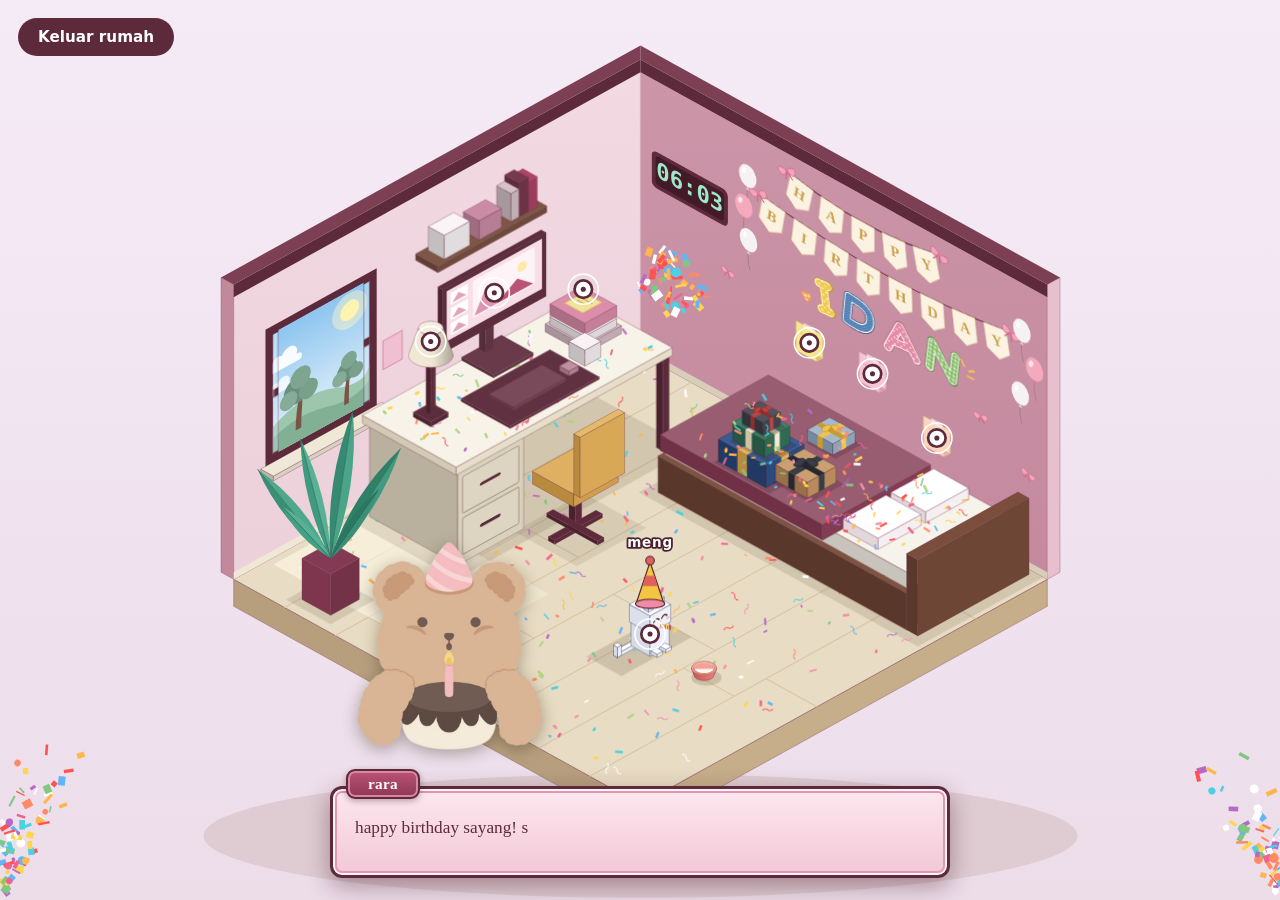
==== rara-space/index2.html @ e8132391 "Add files via upload" ====
<!DOCTYPE html>
<html lang="id">
<head>
  <meta charset="UTF-8">
  <meta name="viewport" content="width=device-width, initial-scale=1">
  <meta name="color-scheme" content="light dark">
  <meta name="supported-color-schemes" content="light dark">
  <title>his space</title>
  <link rel="stylesheet" href="style.css">
</head>
<body>

  <section class="inside" id="page2">
    <a href="index.html?exit=1" class="back-btn">Keluar rumah</a>

    <svg id="room" viewBox="0 0 1280 1132" preserveAspectRatio="xMidYMid meet"
         role="img" aria-label="Kamar tidur isometrik dengan meja kerja, tempat tidur, tanaman, kucing putih, dan mangkuk susu">
      <defs><linearGradient id="wallL" x1="0" y1="0" x2="0" y2="1"><stop offset="0" stop-color="#f2d9e2"/><stop offset="1" stop-color="#ecd0da"/></linearGradient><linearGradient id="wallR" x1="0" y1="0" x2="0" y2="1"><stop offset="0" stop-color="#cc95a8"/><stop offset="1" stop-color="#c4899e"/></linearGradient><linearGradient id="glass" x1="0" y1="0" x2="0" y2="1"><stop offset="0" stop-color="#ecb8cb"/><stop offset=".55" stop-color="#f2dbe3"/><stop offset="1" stop-color="#f3e4c8"/></linearGradient><linearGradient id="lightFloor" gradientUnits="userSpaceOnUse" x1="470" y1="640" x2="620" y2="780"><stop offset="0" stop-color="#fffbe9" stop-opacity=".6"/><stop offset="1" stop-color="#fffbe9" stop-opacity=".05"/></linearGradient><linearGradient id="gDeskLamp" x1="0" x2="1" y1="0" y2="0"><stop offset="0" stop-color="#f1e9d7"/><stop offset=".55" stop-color="#efe6d2"/><stop offset="1" stop-color="#aca697"/></linearGradient><linearGradient id="gNightLamp" x1="0" x2="1" y1="0" y2="0"><stop offset="0" stop-color="#ebb8ca"/><stop offset=".55" stop-color="#e9aec3"/><stop offset="1" stop-color="#a77e8d"/></linearGradient><radialGradient id="nightDark" gradientUnits="userSpaceOnUse" cx="376" cy="450" r="760" gradientTransform="translate(376 450) scale(1 .8) translate(-376 -450)"><stop offset="0" stop-color="#280e16" stop-opacity="0"/><stop offset=".15" stop-color="#280e16" stop-opacity=".18"/><stop offset=".35" stop-color="#280e16" stop-opacity=".62"/><stop offset=".6" stop-color="#230b12" stop-opacity=".87"/><stop offset="1" stop-color="#230b12" stop-opacity=".94"/></radialGradient><radialGradient id="nightWarm" gradientUnits="userSpaceOnUse" cx="376" cy="450" r="360" gradientTransform="translate(376 450) scale(1 .8) translate(-376 -450)"><stop offset="0" stop-color="#ffd48a" stop-opacity=".6"/><stop offset=".4" stop-color="#ffb85c" stop-opacity=".25"/><stop offset="1" stop-color="#ff9d3c" stop-opacity="0"/></radialGradient><radialGradient id="lampHalo" gradientUnits="userSpaceOnUse" cx="376" cy="440" r="70"><stop offset="0" stop-color="#fff0c0" stop-opacity=".85"/><stop offset="1" stop-color="#ffcf80" stop-opacity="0"/></radialGradient><radialGradient id="clockHalo"><stop offset="0" stop-color="#9fe8c8" stop-opacity=".55"/><stop offset=".35" stop-color="#7fd9b5" stop-opacity=".22"/><stop offset="1" stop-color="#7fd9b5" stop-opacity="0"/></radialGradient><filter id="clockGlow" x="-40%" y="-80%" width="180%" height="260%"><feGaussianBlur stdDeviation="3.2"/></filter><clipPath id="clockClip"><rect x="640" y="0" width="560" height="1100"/></clipPath><clipPath id="clockClipL"><rect x="0" y="0" width="640" height="1100"/></clipPath></defs>

      <ellipse class="room-shadow" cx="640" cy="1052" rx="550" ry="78" fill="#deccd2"/>

      <g class="room">
<polygon points="128.0,729.1 640.0,1012.3 640.0,1046.3 128.0,763.1" fill="#b79f7e" stroke="#773b4f" stroke-opacity=".5" stroke-width="0.9" stroke-linejoin="round" /><polygon points="640.0,1012.3 1152.0,729.1 1152.0,763.1 640.0,1046.3" fill="#c6ae8a" stroke="#773b4f" stroke-opacity=".5" stroke-width="0.9" stroke-linejoin="round" /><polygon points="640.0,446.0 128.0,729.1 640.0,1012.3 1152.0,729.1" fill="#e8dcc4" stroke="#773b4f" stroke-opacity=".5" stroke-width="1.2" stroke-linejoin="round" /><g stroke="#d3c2a2" stroke-width="1.5" opacity=".75" stroke-linecap="round"><line x1="704.0" y1="481.4" x2="192.0" y2="764.5"/><line x1="768.0" y1="516.8" x2="256.0" y2="799.9"/><line x1="832.0" y1="552.2" x2="320.0" y2="835.3"/><line x1="896.0" y1="587.6" x2="384.0" y2="870.7"/><line x1="960.0" y1="623.0" x2="448.0" y2="906.1"/><line x1="1024.0" y1="658.4" x2="512.0" y2="941.5"/><line x1="1088.0" y1="693.7" x2="576.0" y2="976.9"/><line x1="430.0" y1="562.1" x2="494.0" y2="597.5"/><line x1="230.0" y1="672.7" x2="294.0" y2="708.1"/><line x1="554.0" y1="564.3" x2="618.0" y2="599.7"/><line x1="354.0" y1="674.9" x2="418.0" y2="710.3"/><line x1="498.0" y1="666.1" x2="562.0" y2="701.5"/><line x1="298.0" y1="776.7" x2="362.0" y2="812.1"/><line x1="442.0" y1="767.8" x2="506.0" y2="803.2"/><line x1="754.0" y1="595.3" x2="818.0" y2="630.7"/><line x1="806.0" y1="637.3" x2="870.0" y2="672.7"/><line x1="606.0" y1="747.9" x2="670.0" y2="783.3"/><line x1="870.0" y1="672.7" x2="934.0" y2="708.1"/><line x1="670.0" y1="783.3" x2="734.0" y2="818.7"/><line x1="694.0" y1="840.8" x2="758.0" y2="876.2"/><line x1="1006.0" y1="668.3" x2="1070.0" y2="703.7"/><line x1="998.0" y1="743.5" x2="1062.0" y2="778.9"/><line x1="798.0" y1="854.1" x2="862.0" y2="889.5"/></g><polygon points="640.0,446.0 1152.0,729.1 1152.0,374.1 640.0,91.0" fill="url(#wallR)" /><polygon points="640.0,446.0 128.0,729.1 128.0,374.1 640.0,91.0" fill="url(#wallL)" /><line x1="640.0" y1="446.0" x2="640.0" y2="91.0" stroke="#d7adbc" stroke-width="1.5"/><polygon points="112.0,720.3 128.0,729.1 128.0,358.1 112.0,349.3" fill="#c2899d" stroke="#773b4f" stroke-opacity=".5" stroke-width="0.8" stroke-linejoin="round" /><polygon points="1168.0,720.3 1152.0,729.1 1152.0,358.1 1168.0,349.3" fill="#e7bfcd" stroke="#773b4f" stroke-opacity=".5" stroke-width="0.8" stroke-linejoin="round" /><polygon points="1152.0,374.1 640.0,91.0 640.0,75.0 1152.0,358.1" fill="#5d2a3b" /><polygon points="640.0,91.0 128.0,374.1 128.0,358.1 640.0,75.0" fill="#5d2a3b" /><polygon points="640.0,75.0 128.0,358.1 112.0,349.3 640.0,57.3" fill="#7c3f54" /><polygon points="640.0,75.0 640.0,57.3 1168.0,349.3 1152.0,358.1" fill="#7c3f54" /><polygon points="640.0,446.0 128.0,729.1 128.0,720.1 640.0,437.0" fill="#f0e7d4" /><polygon points="640.0,446.0 1152.0,729.1 1152.0,720.1 640.0,437.0" fill="#d8cdb8" /><polygon points="162.0,596.3 178.0,605.2 178.0,599.2 162.0,590.3" fill="#bbb5a7" stroke="#773b4f" stroke-opacity=".5" stroke-width="0.9" stroke-linejoin="round" /><polygon points="330.0,521.1 178.0,605.2 178.0,599.2 330.0,515.1" fill="#d8d1c1" stroke="#773b4f" stroke-opacity=".5" stroke-width="0.9" stroke-linejoin="round" /><polygon points="314.0,506.3 162.0,590.3 178.0,599.2 330.0,515.1" fill="#f0e8d6" stroke="#773b4f" stroke-opacity=".5" stroke-width="0.9" stroke-linejoin="round" /><g class="win" id="win" pointer-events="none" transform="matrix(1,-0.553,0,1,168.0,415.0)"><defs><linearGradient id="winSky" x1="0" y1="0" x2="0" y2="1"><stop offset="0" stop-color="#8ec5f0"/><stop offset="1" stop-color="#e9f3fb"/></linearGradient><linearGradient id="winNightSky" x1="0" y1="0" x2="0" y2="1"><stop offset="0" stop-color="#0b1330"/><stop offset="1" stop-color="#2a3b6e"/></linearGradient><clipPath id="winClip"><rect x="9" y="9" width="122" height="154"/></clipPath></defs><rect width="140" height="172" fill="#5d2a3b"/><g clip-path="url(#winClip)"><rect x="9" y="9" width="122" height="154" fill="url(#winSky)"/><g class="win-night"><rect x="9" y="9" width="122" height="154" fill="url(#winNightSky)"/><circle cx="24" cy="30" r="1.2" fill="#fff" opacity="0.9"/><circle cx="48" cy="52" r="1" fill="#fff" opacity="0.7"/><circle cx="70" cy="24" r="1.4" fill="#fff" opacity="0.95"/><circle cx="92" cy="60" r="1" fill="#fff" opacity="0.7"/><circle cx="118" cy="36" r="1.2" fill="#fff" opacity="0.85"/><circle cx="36" cy="78" r="0.9" fill="#fff" opacity="0.6"/><circle cx="104" cy="88" r="1" fill="#fff" opacity="0.7"/><circle cx="60" cy="100" r="0.9" fill="#fff" opacity="0.55"/><circle cx="104" cy="32" r="11" fill="#f6f1d2"/><circle cx="109" cy="29" r="10" fill="#2a3b6e"/></g><g class="win-day"><circle cx="106" cy="34" r="22" fill="#fff6c4" opacity=".45"/><circle cx="106" cy="34" r="12" fill="#fff3b0"/><g class="win-cloud"><g fill="#fff" opacity=".92"><rect x="0" y="52" width="46" height="9" rx="4.5"/><circle cx="16" cy="51" r="8"/><circle cx="30" cy="48" r="10"/></g></g><g class="win-cloud" style="animation-delay:-28s;animation-duration:78s"><g fill="#fff" opacity=".8"><rect x="0" y="82" width="34" height="7" rx="3.5"/><circle cx="12" cy="81" r="6"/><circle cx="23" cy="79" r="7.5"/></g></g></g><path d="M9,128 Q48,104 88,122 T131,114 V163 H9Z" fill="#9cc7ad"/><path d="M9,142 Q40,128 78,140 T131,134 V163 H9Z" fill="#82b095"/><g class="win-tree" style="--dur:4.6s;--dl:-1s"><path d="M38,148 C38,132 40,120 42,108 L47,108 C46,122 45,134 45,148 Z" fill="#7a5547"/><g class="win-canopy"><circle cx="40" cy="98" r="17" fill="#6b8f7d"/><circle cx="54" cy="104" r="12" fill="#79a08b"/><circle cx="29" cy="106" r="11" fill="#86ab98"/><circle cx="44" cy="84" r="13" fill="#7ea58f"/></g></g><g class="win-tree" style="--dur:3.8s;--dl:-2.3s"><path d="M99,150 C99,138 100,128 102,118 L106,118 C105,128 105,138 105,150 Z" fill="#7a5547"/><g class="win-canopy" style="--dur2:2.4s;--dl2:-.6s"><circle cx="103" cy="108" r="13" fill="#6a917c"/><circle cx="114" cy="113" r="9" fill="#79a08b"/><circle cx="93" cy="114" r="9" fill="#86ab98"/><circle cx="105" cy="96" r="10" fill="#7ea58f"/></g></g><rect class="win-dim" x="9" y="9" width="122" height="154" fill="#0b1330"/></g><g class="win-sash win-sash-l"><rect x="9" y="9" width="61" height="154" fill="#d6e8f8" fill-opacity=".34" stroke="#5d2a3b" stroke-width="5"/><rect x="9" y="81" width="61" height="10" fill="#5d2a3b"/><polygon points="28,12 52,12 28,95 12,95" fill="#fff" opacity=".28" class="glint"/></g><g class="win-sash win-sash-r"><rect x="70" y="9" width="61" height="154" fill="#d6e8f8" fill-opacity=".34" stroke="#5d2a3b" stroke-width="5"/><rect x="70" y="81" width="61" height="10" fill="#5d2a3b"/></g></g><g transform="matrix(1,-0.553,0,1,316.0,429.2)"><rect width="24" height="36" fill="#f0c0d2" stroke="#d895ad" stroke-width="1.5"/></g><g class="art-frame" data-art="1" transform="matrix(1,0.553,0,1,824.5,367.0) translate(0 18) translate(28 31) scale(0.6) translate(-28 -31)"><path d="M0,0 H56 V48 L42,62 H0 Z" fill="#f6e68f" stroke="#d8c26e" stroke-width="1"/><path d="M56,48 L42,62 V48 Z" fill="#d8c26e"/><rect x="16" y="-5" width="24" height="10" fill="#fff" opacity=".6" transform="rotate(-3 28 0)"/><line x1="9" y1="20" x2="47" y2="20" stroke="#d8c26e" stroke-width="1.6" stroke-linecap="round"/><line x1="9" y1="30" x2="47" y2="30" stroke="#d8c26e" stroke-width="1.6" stroke-linecap="round"/><line x1="9" y1="40" x2="30" y2="40" stroke="#d8c26e" stroke-width="1.6" stroke-linecap="round"/></g><g class="art-frame" data-art="2" transform="matrix(1,0.553,0,1,904.0,406.0) translate(0 18) translate(28 31) scale(0.6) translate(-28 -31)"><path d="M0,0 H56 V48 L42,62 H0 Z" fill="#f6c4d2" stroke="#dc9fb2" stroke-width="1"/><path d="M56,48 L42,62 V48 Z" fill="#dc9fb2"/><rect x="16" y="-5" width="24" height="10" fill="#fff" opacity=".6" transform="rotate(-3 28 0)"/><line x1="9" y1="20" x2="47" y2="20" stroke="#dc9fb2" stroke-width="1.6" stroke-linecap="round"/><line x1="9" y1="30" x2="47" y2="30" stroke="#dc9fb2" stroke-width="1.6" stroke-linecap="round"/><line x1="9" y1="40" x2="30" y2="40" stroke="#dc9fb2" stroke-width="1.6" stroke-linecap="round"/></g><g class="art-frame" data-art="3" transform="matrix(1,0.553,0,1,985.0,486.8) translate(0 18) translate(28 31) scale(0.6) translate(-28 -31)"><path d="M0,0 H56 V48 L42,62 H0 Z" fill="#fbd7bd" stroke="#e3b898" stroke-width="1"/><path d="M56,48 L42,62 V48 Z" fill="#e3b898"/><rect x="16" y="-5" width="24" height="10" fill="#fff" opacity=".6" transform="rotate(-3 28 0)"/><line x1="9" y1="20" x2="47" y2="20" stroke="#e3b898" stroke-width="1.6" stroke-linecap="round"/><line x1="9" y1="30" x2="47" y2="30" stroke="#e3b898" stroke-width="1.6" stroke-linecap="round"/><line x1="9" y1="40" x2="30" y2="40" stroke="#e3b898" stroke-width="1.6" stroke-linecap="round"/></g><g transform="matrix(1,0.553,0,1,640,91)"><g transform="translate(307 22) scale(1.2) translate(-297.5 -22)"><path d="M195,22 Q275.0,42.0 355,22" fill="none" stroke="#7a3d52" stroke-width="1.4"/><g transform="translate(211.0 25.6) rotate(11.3)"><path d="M-12,0 H12 V24 L0,32 L-12,24 Z" fill="#fbf2e1" stroke="#e0cba5" stroke-width=".8"/><text x="0" y="19" text-anchor="middle" font-family="Georgia, serif" font-size="15" font-weight="700" fill="#c9a24f">H</text></g><g transform="translate(243.0 30.4) rotate(5.7)"><path d="M-12,0 H12 V24 L0,32 L-12,24 Z" fill="#fbf2e1" stroke="#e0cba5" stroke-width=".8"/><text x="0" y="19" text-anchor="middle" font-family="Georgia, serif" font-size="15" font-weight="700" fill="#c9a24f">A</text></g><g transform="translate(275.0 32.0) rotate(0.0)"><path d="M-12,0 H12 V24 L0,32 L-12,24 Z" fill="#fbf2e1" stroke="#e0cba5" stroke-width=".8"/><text x="0" y="19" text-anchor="middle" font-family="Georgia, serif" font-size="15" font-weight="700" fill="#c9a24f">P</text></g><g transform="translate(307.0 30.4) rotate(-5.7)"><path d="M-12,0 H12 V24 L0,32 L-12,24 Z" fill="#fbf2e1" stroke="#e0cba5" stroke-width=".8"/><text x="0" y="19" text-anchor="middle" font-family="Georgia, serif" font-size="15" font-weight="700" fill="#c9a24f">P</text></g><g transform="translate(339.0 25.6) rotate(-11.3)"><path d="M-12,0 H12 V24 L0,32 L-12,24 Z" fill="#fbf2e1" stroke="#e0cba5" stroke-width=".8"/><text x="0" y="19" text-anchor="middle" font-family="Georgia, serif" font-size="15" font-weight="700" fill="#c9a24f">Y</text></g><path d="M165,62 Q297.5,86.0 430,62" fill="none" stroke="#7a3d52" stroke-width="1.4"/><g transform="translate(181.6 64.8) rotate(9.0)"><path d="M-12,0 H12 V24 L0,32 L-12,24 Z" fill="#fbf2e1" stroke="#e0cba5" stroke-width=".8"/><text x="0" y="19" text-anchor="middle" font-family="Georgia, serif" font-size="15" font-weight="700" fill="#c9a24f">B</text></g><g transform="translate(214.7 69.3) rotate(6.5)"><path d="M-12,0 H12 V24 L0,32 L-12,24 Z" fill="#fbf2e1" stroke="#e0cba5" stroke-width=".8"/><text x="0" y="19" text-anchor="middle" font-family="Georgia, serif" font-size="15" font-weight="700" fill="#c9a24f">I</text></g><g transform="translate(247.8 72.3) rotate(3.9)"><path d="M-12,0 H12 V24 L0,32 L-12,24 Z" fill="#fbf2e1" stroke="#e0cba5" stroke-width=".8"/><text x="0" y="19" text-anchor="middle" font-family="Georgia, serif" font-size="15" font-weight="700" fill="#c9a24f">R</text></g><g transform="translate(280.9 73.8) rotate(1.3)"><path d="M-12,0 H12 V24 L0,32 L-12,24 Z" fill="#fbf2e1" stroke="#e0cba5" stroke-width=".8"/><text x="0" y="19" text-anchor="middle" font-family="Georgia, serif" font-size="15" font-weight="700" fill="#c9a24f">T</text></g><g transform="translate(314.1 73.8) rotate(-1.3)"><path d="M-12,0 H12 V24 L0,32 L-12,24 Z" fill="#fbf2e1" stroke="#e0cba5" stroke-width=".8"/><text x="0" y="19" text-anchor="middle" font-family="Georgia, serif" font-size="15" font-weight="700" fill="#c9a24f">H</text></g><g transform="translate(347.2 72.3) rotate(-3.9)"><path d="M-12,0 H12 V24 L0,32 L-12,24 Z" fill="#fbf2e1" stroke="#e0cba5" stroke-width=".8"/><text x="0" y="19" text-anchor="middle" font-family="Georgia, serif" font-size="15" font-weight="700" fill="#c9a24f">D</text></g><g transform="translate(380.3 69.3) rotate(-6.5)"><path d="M-12,0 H12 V24 L0,32 L-12,24 Z" fill="#fbf2e1" stroke="#e0cba5" stroke-width=".8"/><text x="0" y="19" text-anchor="middle" font-family="Georgia, serif" font-size="15" font-weight="700" fill="#c9a24f">A</text></g><g transform="translate(413.4 64.8) rotate(-9.0)"><path d="M-12,0 H12 V24 L0,32 L-12,24 Z" fill="#fbf2e1" stroke="#e0cba5" stroke-width=".8"/><text x="0" y="19" text-anchor="middle" font-family="Georgia, serif" font-size="15" font-weight="700" fill="#c9a24f">Y</text></g><g transform="translate(195.0 22.0) rotate(-20) scale(0.90)"><path d="M0,0 C-8,-7 -13,-2 -9,3 C-6,8 -2,3 0,0 C8,-7 13,-2 9,3 C6,8 2,3 0,0Z" fill="#f3a3ba" stroke="#c96a86" stroke-width=".8"/><path d="M0,0 L-4,9 M0,0 L4,9" stroke="#c96a86" stroke-width="1.4" stroke-linecap="round" fill="none"/><circle cx="0" cy="0" r="2" fill="#e57a9a"/></g><g transform="translate(355.0 22.0) rotate(20) scale(0.90)"><path d="M0,0 C-8,-7 -13,-2 -9,3 C-6,8 -2,3 0,0 C8,-7 13,-2 9,3 C6,8 2,3 0,0Z" fill="#f3a3ba" stroke="#c96a86" stroke-width=".8"/><path d="M0,0 L-4,9 M0,0 L4,9" stroke="#c96a86" stroke-width="1.4" stroke-linecap="round" fill="none"/><circle cx="0" cy="0" r="2" fill="#e57a9a"/></g><g transform="translate(165.0 62.0) rotate(-20) scale(0.90)"><path d="M0,0 C-8,-7 -13,-2 -9,3 C-6,8 -2,3 0,0 C8,-7 13,-2 9,3 C6,8 2,3 0,0Z" fill="#f3a3ba" stroke="#c96a86" stroke-width=".8"/><path d="M0,0 L-4,9 M0,0 L4,9" stroke="#c96a86" stroke-width="1.4" stroke-linecap="round" fill="none"/><circle cx="0" cy="0" r="2" fill="#e57a9a"/></g><g transform="translate(430.0 62.0) rotate(20) scale(0.90)"><path d="M0,0 C-8,-7 -13,-2 -9,3 C-6,8 -2,3 0,0 C8,-7 13,-2 9,3 C6,8 2,3 0,0Z" fill="#f3a3ba" stroke="#c96a86" stroke-width=".8"/><path d="M0,0 L-4,9 M0,0 L4,9" stroke="#c96a86" stroke-width="1.4" stroke-linecap="round" fill="none"/><circle cx="0" cy="0" r="2" fill="#e57a9a"/></g></g><g id="idanText" transform="translate(221 134) scale(0.86)" fill="none" stroke-linecap="round" stroke-linejoin="round"><defs><pattern id="pgYel" width="9" height="9" patternUnits="userSpaceOnUse"><rect width="9" height="9" fill="#f2c94c"/><circle cx="2.2" cy="2.2" r="1.3" fill="#fff6d0"/><circle cx="6.7" cy="6.7" r="1.3" fill="#fff6d0"/></pattern><pattern id="pgGrn" width="6" height="6" patternUnits="userSpaceOnUse"><rect width="6" height="6" fill="#d6ecb8"/><rect width="3" height="6" fill="#6cae5a" opacity=".6"/><rect width="6" height="3" fill="#6cae5a" opacity=".6"/></pattern><pattern id="pgPnk" width="9" height="9" patternUnits="userSpaceOnUse"><rect width="9" height="9" fill="#e58aa8"/><circle cx="2.2" cy="2.2" r="1.3" fill="#fde7ee"/><circle cx="6.7" cy="6.7" r="1.3" fill="#fde7ee"/></pattern><pattern id="pgDen" width="4" height="4" patternUnits="userSpaceOnUse"><rect width="4" height="4" fill="#4f7fb5"/><path d="M0,4 L4,0" stroke="#8fb4dc" stroke-width=".9" opacity=".75"/><path d="M1,0 V4" stroke="#3b6598" stroke-width=".5" opacity=".6"/></pattern><pattern id="pgOrg" width="6" height="6" patternUnits="userSpaceOnUse"><rect width="6" height="6" fill="#fde3c4"/><rect width="3" height="6" fill="#f09a4a" opacity=".6"/><rect width="6" height="3" fill="#f09a4a" opacity=".6"/></pattern><path id="dI" d="M6,6 H20 M13,6 V42 M6,42 H20"/><path id="dD" d="M46,6 V42 H56 C74,42 79,32 79,24 C79,14 74,6 56,6 Z"/><path id="dA" d="M103,43 L124,5 L145,43 M112,31 H136"/><path id="dN" d="M168,43 V5 L202,43 V5"/></defs><g transform="translate(0 1) rotate(-7 13 24)"><use href="#dI" stroke="#c99a2e" stroke-width="14"/><use href="#dI" stroke="#fffaf0" stroke-width="12" stroke-dasharray="2.4 2.6"/><use href="#dI" stroke="url(#pgYel)" stroke-width="9"/></g><g transform="translate(0 -1) rotate(5 62 24)"><use href="#dD" stroke="#2f527f" stroke-width="14"/><use href="#dD" stroke="#fffaf0" stroke-width="12" stroke-dasharray="2.4 2.6"/><use href="#dD" stroke="url(#pgDen)" stroke-width="9"/></g><g transform="translate(0 1) rotate(-5 124 24)"><use href="#dA" stroke="#b5617c" stroke-width="14"/><use href="#dA" stroke="#fffaf0" stroke-width="12" stroke-dasharray="2.4 2.6"/><use href="#dA" stroke="url(#pgPnk)" stroke-width="9"/></g><g transform="translate(0 -1) rotate(6 185 24)"><use href="#dN" stroke="#4d8a40" stroke-width="14"/><use href="#dN" stroke="#fffaf0" stroke-width="12" stroke-dasharray="2.4 2.6"/><use href="#dN" stroke="url(#pgGrn)" stroke-width="9"/></g><g transform="translate(-14 38) rotate(-12)"><path d="M0,7 C-10,-1 -7,-10 0,-4 C7,-10 10,-1 0,7Z" fill="url(#pgOrg)" stroke="#f09a4a" stroke-width="1.6" stroke-linejoin="round"/></g><g stroke="#f0c24f" stroke-width="3" stroke-linecap="round" fill="none"><path d="M217,12 L212,5"/><path d="M224,16 L231,12"/><path d="M222,24 L230,24"/></g></g><g><path d="M135.0,70.0 q-2,12 2,24" fill="none" stroke="#9a7b86" stroke-width="1"/><ellipse cx="135.0" cy="56.0" rx="11" ry="14" fill="#f6f1f3"/><path d="M135.0,70.0 a11,14 0 0 0 11,-14 a11,14 0 0 1 -11,14z" fill="#d9ccd2" opacity=".55"/><polygon points="132.6,73.5 137.4,73.5 135.0,69.5" fill="#d9ccd2"/><ellipse cx="130.5" cy="51.0" rx="2.6" ry="4.4" fill="#fff" opacity=".7" transform="rotate(20 130.5 51.0)"/></g><g><path d="M130.0,110.0 q-2,12 2,24" fill="none" stroke="#9a7b86" stroke-width="1"/><ellipse cx="130.0" cy="96.0" rx="11" ry="14" fill="#f4a9bd"/><path d="M130.0,110.0 a11,14 0 0 0 11,-14 a11,14 0 0 1 -11,14z" fill="#d97c97" opacity=".55"/><polygon points="127.6,113.5 132.4,113.5 130.0,109.5" fill="#d97c97"/><ellipse cx="125.5" cy="91.0" rx="2.6" ry="4.4" fill="#fff" opacity=".7" transform="rotate(20 125.5 91.0)"/></g><g><path d="M136.0,150.0 q-2,12 2,24" fill="none" stroke="#9a7b86" stroke-width="1"/><ellipse cx="136.0" cy="136.0" rx="11" ry="14" fill="#f6f1f3"/><path d="M136.0,150.0 a11,14 0 0 0 11,-14 a11,14 0 0 1 -11,14z" fill="#d9ccd2" opacity=".55"/><polygon points="133.6,153.5 138.4,153.5 136.0,149.5" fill="#d9ccd2"/><ellipse cx="131.5" cy="131.0" rx="2.6" ry="4.4" fill="#fff" opacity=".7" transform="rotate(20 131.5 131.0)"/></g><g transform="translate(24 0)"><g><path d="M456.0,74.0 q-2,12 2,24" fill="none" stroke="#9a7b86" stroke-width="1"/><ellipse cx="456.0" cy="60.0" rx="11" ry="14" fill="#f6f1f3"/><path d="M456.0,74.0 a11,14 0 0 0 11,-14 a11,14 0 0 1 -11,14z" fill="#d9ccd2" opacity=".55"/><polygon points="453.6,77.5 458.4,77.5 456.0,73.5" fill="#d9ccd2"/><ellipse cx="451.5" cy="55.0" rx="2.6" ry="4.4" fill="#fff" opacity=".7" transform="rotate(20 451.5 55.0)"/></g><g><path d="M472.0,114.0 q-2,12 2,24" fill="none" stroke="#9a7b86" stroke-width="1"/><ellipse cx="472.0" cy="100.0" rx="11" ry="14" fill="#f4a9bd"/><path d="M472.0,114.0 a11,14 0 0 0 11,-14 a11,14 0 0 1 -11,14z" fill="#d97c97" opacity=".55"/><polygon points="469.6,117.5 474.4,117.5 472.0,113.5" fill="#d97c97"/><ellipse cx="467.5" cy="95.0" rx="2.6" ry="4.4" fill="#fff" opacity=".7" transform="rotate(20 467.5 95.0)"/></g><g><path d="M454.0,154.0 q-2,12 2,24" fill="none" stroke="#9a7b86" stroke-width="1"/><ellipse cx="454.0" cy="140.0" rx="11" ry="14" fill="#f6f1f3"/><path d="M454.0,154.0 a11,14 0 0 0 11,-14 a11,14 0 0 1 -11,14z" fill="#d9ccd2" opacity=".55"/><polygon points="451.6,157.5 456.4,157.5 454.0,153.5" fill="#d9ccd2"/><ellipse cx="449.5" cy="135.0" rx="2.6" ry="4.4" fill="#fff" opacity=".7" transform="rotate(20 449.5 135.0)"/></g></g><g transform="translate(428.0 196.0) rotate(-10) scale(0.85)"><path d="M0,0 C-8,-7 -13,-2 -9,3 C-6,8 -2,3 0,0 C8,-7 13,-2 9,3 C6,8 2,3 0,0Z" fill="#f3a3ba" stroke="#c96a86" stroke-width=".8"/><path d="M0,0 L-4,9 M0,0 L4,9" stroke="#c96a86" stroke-width="1.4" stroke-linecap="round" fill="none"/><circle cx="0" cy="0" r="2" fill="#e57a9a"/></g><g transform="translate(488.0 236.0) rotate(15) scale(0.85)"><path d="M0,0 C-8,-7 -13,-2 -9,3 C-6,8 -2,3 0,0 C8,-7 13,-2 9,3 C6,8 2,3 0,0Z" fill="#f3a3ba" stroke="#c96a86" stroke-width=".8"/><path d="M0,0 L-4,9 M0,0 L4,9" stroke="#c96a86" stroke-width="1.4" stroke-linecap="round" fill="none"/><circle cx="0" cy="0" r="2" fill="#e57a9a"/></g><g transform="translate(110.0 190.0) rotate(10) scale(0.80)"><path d="M0,0 C-8,-7 -13,-2 -9,3 C-6,8 -2,3 0,0 C8,-7 13,-2 9,3 C6,8 2,3 0,0Z" fill="#f3a3ba" stroke="#c96a86" stroke-width=".8"/><path d="M0,0 L-4,9 M0,0 L4,9" stroke="#c96a86" stroke-width="1.4" stroke-linecap="round" fill="none"/><circle cx="0" cy="0" r="2" fill="#e57a9a"/></g></g><g transform="matrix(1,0.553,0,1,702.0,237.3)"><rect x="-48" y="-23" width="96" height="46" rx="7" fill="#5d2a3b"/><rect x="-43" y="-18" width="86" height="36" rx="4" fill="#431a28"/><text x="0" y="8" text-anchor="middle" font-family="ui-monospace, Menlo, Consolas, monospace" font-size="28" font-weight="700" fill="#9fe8c8"><tspan id="clock-h">00</tspan><tspan class="clock-colon">:</tspan><tspan id="clock-m">00</tspan></text></g><polygon class="light-patch" points="318.0,632.9 178.0,710.3 385.0,824.8 525.0,747.4" fill="url(#lightFloor)"/><circle class="mote" cx="282.8" cy="676.6" r="2.3" fill="#fff8e0" style="--dx:-13px;--dy:-35px;--t:6.7s;--d:-0.6s"/><circle class="mote" cx="376.7" cy="693.5" r="2.8" fill="#fff8e0" style="--dx:-11px;--dy:-44px;--t:7.5s;--d:-4.7s"/><circle class="mote" cx="407.4" cy="706.8" r="1.7" fill="#fff8e0" style="--dx:-7px;--dy:-32px;--t:7.2s;--d:-1.1s"/><circle class="mote" cx="358.7" cy="725.3" r="2.4" fill="#fff8e0" style="--dx:3px;--dy:-41px;--t:5.4s;--d:-4.6s"/><circle class="mote" cx="310.0" cy="669.0" r="2.6" fill="#fff8e0" style="--dx:4px;--dy:-33px;--t:7.5s;--d:-4.0s"/><circle class="mote" cx="386.0" cy="754.7" r="2.3" fill="#fff8e0" style="--dx:0px;--dy:-53px;--t:6.2s;--d:-6.4s"/><circle class="mote" cx="276.1" cy="715.2" r="2.4" fill="#fff8e0" style="--dx:2px;--dy:-61px;--t:8.5s;--d:-5.8s"/><circle class="mote" cx="448.5" cy="758.3" r="1.8" fill="#fff8e0" style="--dx:-1px;--dy:-40px;--t:8.0s;--d:-1.2s"/><circle class="mote" cx="265.4" cy="682.6" r="2.5" fill="#fff8e0" style="--dx:10px;--dy:-65px;--t:7.3s;--d:-7.0s"/><polygon points="562.0,486.9 266.0,650.6 408.0,729.1 704.0,565.4" fill="#4a3b24" opacity="0.13" /><polygon points="796.0,532.3 638.0,619.7 989.0,813.7 1147.0,726.4" fill="#4a3b24" opacity="0.13" /><polygon points="568.0,620.7 481.0,668.9 560.0,712.5 647.0,664.4" fill="#4a3b24" opacity="0.1" /><polygon points="250.0,723.6 194.0,754.6 250.0,785.5 306.0,754.6" fill="#4a3b24" opacity="0.13" /><polygon points="660.0,777.8 572.0,826.5 616.0,850.8 704.0,802.1" fill="#4a3b24" opacity="0.16" /><g><g class="cf" style="animation-delay:2.96s"><path d="M-6,0 q3,-5 6,0 t6,0" fill="none" stroke="#64b5f6" stroke-width="1.8" stroke-linecap="round" transform="translate(591.2 762.8) rotate(163) scale(1 .58)"/></g><g class="cf" style="animation-delay:0.63s"><rect x="-4.5" y="-2.5" width="9.0" height="5.1" fill="#64b5f6" transform="translate(615.2 793.5) rotate(109) scale(1 .58)"/></g><g class="cf" style="animation-delay:0.46s"><rect x="-4.7" y="-2.4" width="9.4" height="4.8" fill="#ff5252" transform="translate(758.3 535.1) rotate(23) scale(1 .58)"/></g><g class="cf" style="animation-delay:2.30s"><circle r="2.8" fill="#ba68c8" transform="translate(924.8 630.7) rotate(187) scale(1 .58)"/></g><g class="cf" style="animation-delay:2.91s"><rect x="-4.3" y="-2.0" width="8.5" height="3.9" fill="#ff5252" transform="translate(806.3 704.8) rotate(358) scale(1 .58)"/></g><g class="cf" style="animation-delay:0.35s"><rect x="-3.0" y="-2.9" width="6.0" height="5.7" fill="#f06292" transform="translate(538.0 925.2) rotate(305) scale(1 .58)"/></g><g class="cf" style="animation-delay:0.40s"><rect x="-3.5" y="-2.9" width="7.1" height="5.8" fill="#ffd54f" transform="translate(772.6 886.6) rotate(112) scale(1 .58)"/></g><g class="cf" style="animation-delay:2.58s"><rect x="-2.8" y="-2.5" width="5.7" height="4.9" fill="#ff5252" transform="translate(626.5 832.1) rotate(69) scale(1 .58)"/></g><g class="cf" style="animation-delay:3.32s"><rect x="-4.0" y="-3.0" width="8.0" height="6.0" fill="#81c784" transform="translate(247.3 684.1) rotate(311) scale(1 .58)"/></g><g class="cf" style="animation-delay:1.25s"><rect x="-2.7" y="-1.6" width="5.4" height="3.3" fill="#aed581" transform="translate(277.9 695.9) rotate(118) scale(1 .58)"/></g><g class="cf" style="animation-delay:0.74s"><circle r="2.9" fill="#ff8a65" transform="translate(724.7 583.5) rotate(224) scale(1 .58)"/></g><g class="cf" style="animation-delay:1.11s"><rect x="-3.0" y="-2.6" width="5.9" height="5.2" fill="#ba68c8" transform="translate(523.4 801.0) rotate(294) scale(1 .58)"/></g><g class="cf" style="animation-delay:1.13s"><rect x="-4.3" y="-2.1" width="8.7" height="4.2" fill="#f06292" transform="translate(746.0 684.5) rotate(184) scale(1 .58)"/></g><g class="cf" style="animation-delay:1.81s"><path d="M-6,0 q3,-5 6,0 t6,0" fill="none" stroke="#ffd54f" stroke-width="1.8" stroke-linecap="round" transform="translate(630.8 740.4) rotate(46) scale(1 .58)"/></g><g class="cf" style="animation-delay:0.97s"><rect x="-2.5" y="-1.9" width="5.1" height="3.8" fill="#ba68c8" transform="translate(797.2 794.6) rotate(330) scale(1 .58)"/></g><g class="cf" style="animation-delay:0.77s"><circle r="2.7" fill="#4dd0e1" transform="translate(308.5 654.7) rotate(33) scale(1 .58)"/></g><g class="cf" style="animation-delay:3.17s"><circle r="2.8" fill="#4dd0e1" transform="translate(466.9 860.8) rotate(212) scale(1 .58)"/></g><g class="cf" style="animation-delay:1.82s"><rect x="-4.3" y="-2.0" width="8.7" height="4.0" fill="#aed581" transform="translate(494.1 622.5) rotate(229) scale(1 .58)"/></g><g class="cf" style="animation-delay:0.75s"><path d="M-6,0 q3,-5 6,0 t6,0" fill="none" stroke="#f48fb1" stroke-width="1.8" stroke-linecap="round" transform="translate(687.2 863.1) rotate(265) scale(1 .58)"/></g><g class="cf" style="animation-delay:0.44s"><rect x="-3.7" y="-1.5" width="7.5" height="3.0" fill="#ffffff" transform="translate(215.0 713.9) rotate(340) scale(1 .58)"/></g><g class="cf" style="animation-delay:2.30s"><rect x="-5.0" y="-2.8" width="10.0" height="5.6" fill="#ffd54f" transform="translate(806.2 660.6) rotate(29) scale(1 .58)"/></g><g class="cf" style="animation-delay:1.76s"><circle r="2.9" fill="#aed581" transform="translate(873.7 665.9) rotate(165) scale(1 .58)"/></g><g class="cf" style="animation-delay:1.05s"><rect x="-4.2" y="-2.2" width="8.5" height="4.5" fill="#ffd54f" transform="translate(659.1 737.2) rotate(173) scale(1 .58)"/></g><g class="cf" style="animation-delay:1.39s"><rect x="-4.8" y="-2.2" width="9.7" height="4.5" fill="#4dd0e1" transform="translate(436.3 829.8) rotate(271) scale(1 .58)"/></g><g class="cf" style="animation-delay:2.81s"><rect x="-4.8" y="-2.8" width="9.6" height="5.6" fill="#ffb74d" transform="translate(375.3 675.1) rotate(155) scale(1 .58)"/></g><g class="cf" style="animation-delay:1.42s"><rect x="-4.7" y="-1.6" width="9.5" height="3.1" fill="#4dd0e1" transform="translate(521.6 776.0) rotate(48) scale(1 .58)"/></g><g class="cf" style="animation-delay:1.86s"><path d="M-6,0 q3,-5 6,0 t6,0" fill="none" stroke="#ffffff" stroke-width="1.8" stroke-linecap="round" transform="translate(610.7 970.0) rotate(225) scale(1 .58)"/></g><g class="cf" style="animation-delay:0.76s"><rect x="-3.6" y="-1.5" width="7.3" height="3.1" fill="#aed581" transform="translate(853.6 768.9) rotate(7) scale(1 .58)"/></g><g class="cf" style="animation-delay:1.47s"><circle r="2.1" fill="#ffb74d" transform="translate(772.3 698.7) rotate(230) scale(1 .58)"/></g><g class="cf" style="animation-delay:0.90s"><circle r="2.4" fill="#ff5252" transform="translate(390.2 850.3) rotate(257) scale(1 .58)"/></g><g class="cf" style="animation-delay:0.84s"><circle r="3.4" fill="#aed581" transform="translate(482.0 840.7) rotate(359) scale(1 .58)"/></g><g class="cf" style="animation-delay:2.08s"><rect x="-4.7" y="-2.7" width="9.4" height="5.4" fill="#f06292" transform="translate(525.3 701.0) rotate(136) scale(1 .58)"/></g><g class="cf" style="animation-delay:0.73s"><circle r="2.4" fill="#ffb74d" transform="translate(795.0 562.0) rotate(333) scale(1 .58)"/></g><g class="cf" style="animation-delay:1.84s"><rect x="-2.6" y="-2.7" width="5.1" height="5.4" fill="#ffffff" transform="translate(644.8 467.0) rotate(277) scale(1 .58)"/></g><g class="cf" style="animation-delay:3.23s"><circle r="2.8" fill="#ffb74d" transform="translate(280.2 738.4) rotate(248) scale(1 .58)"/></g><g class="cf" style="animation-delay:0.85s"><rect x="-3.8" y="-2.9" width="7.6" height="5.7" fill="#f48fb1" transform="translate(354.7 744.1) rotate(202) scale(1 .58)"/></g><g class="cf" style="animation-delay:2.94s"><path d="M-6,0 q3,-5 6,0 t6,0" fill="none" stroke="#aed581" stroke-width="1.8" stroke-linecap="round" transform="translate(390.7 826.0) rotate(75) scale(1 .58)"/></g><g class="cf" style="animation-delay:1.50s"><circle r="2.9" fill="#ff5252" transform="translate(714.7 559.7) rotate(2) scale(1 .58)"/></g><g class="cf" style="animation-delay:1.79s"><path d="M-6,0 q3,-5 6,0 t6,0" fill="none" stroke="#ffffff" stroke-width="1.8" stroke-linecap="round" transform="translate(597.9 967.2) rotate(97) scale(1 .58)"/></g><g class="cf" style="animation-delay:0.68s"><path d="M-6,0 q3,-5 6,0 t6,0" fill="none" stroke="#64b5f6" stroke-width="1.8" stroke-linecap="round" transform="translate(258.0 691.5) rotate(189) scale(1 .58)"/></g><g class="cf" style="animation-delay:1.04s"><path d="M-6,0 q3,-5 6,0 t6,0" fill="none" stroke="#f06292" stroke-width="1.8" stroke-linecap="round" transform="translate(394.5 843.4) rotate(70) scale(1 .58)"/></g><g class="cf" style="animation-delay:1.87s"><rect x="-4.0" y="-2.8" width="7.9" height="5.6" fill="#aed581" transform="translate(831.5 628.3) rotate(180) scale(1 .58)"/></g><g class="cf" style="animation-delay:2.28s"><circle r="3.3" fill="#ffffff" transform="translate(766.5 852.2) rotate(8) scale(1 .58)"/></g><g class="cf" style="animation-delay:1.97s"><path d="M-6,0 q3,-5 6,0 t6,0" fill="none" stroke="#ff5252" stroke-width="1.8" stroke-linecap="round" transform="translate(758.6 750.6) rotate(230) scale(1 .58)"/></g><g class="cf" style="animation-delay:2.27s"><path d="M-6,0 q3,-5 6,0 t6,0" fill="none" stroke="#ba68c8" stroke-width="1.8" stroke-linecap="round" transform="translate(999.7 792.2) rotate(329) scale(1 .58)"/></g><g class="cf" style="animation-delay:0.40s"><rect x="-3.0" y="-2.5" width="6.0" height="5.0" fill="#ffb74d" transform="translate(684.3 844.9) rotate(247) scale(1 .58)"/></g><g class="cf" style="animation-delay:2.89s"><circle r="3.3" fill="#ff5252" transform="translate(246.2 732.2) rotate(359) scale(1 .58)"/></g><g class="cf" style="animation-delay:0.91s"><path d="M-6,0 q3,-5 6,0 t6,0" fill="none" stroke="#64b5f6" stroke-width="1.8" stroke-linecap="round" transform="translate(908.3 793.2) rotate(53) scale(1 .58)"/></g><g class="cf" style="animation-delay:0.99s"><rect x="-3.4" y="-2.5" width="6.9" height="4.9" fill="#ff5252" transform="translate(911.1 631.0) rotate(128) scale(1 .58)"/></g><g class="cf" style="animation-delay:0.64s"><rect x="-4.5" y="-2.0" width="9.0" height="4.0" fill="#ba68c8" transform="translate(545.7 649.5) rotate(218) scale(1 .58)"/></g><g class="cf" style="animation-delay:0.70s"><rect x="-4.4" y="-1.7" width="8.7" height="3.5" fill="#81c784" transform="translate(323.5 776.9) rotate(101) scale(1 .58)"/></g><g class="cf" style="animation-delay:1.59s"><rect x="-4.3" y="-1.6" width="8.6" height="3.2" fill="#ffffff" transform="translate(465.8 751.0) rotate(275) scale(1 .58)"/></g><g class="cf" style="animation-delay:3.10s"><rect x="-2.6" y="-1.9" width="5.2" height="3.8" fill="#ff8a65" transform="translate(477.9 711.4) rotate(357) scale(1 .58)"/></g><g class="cf" style="animation-delay:3.40s"><rect x="-4.1" y="-2.6" width="8.2" height="5.1" fill="#ffd54f" transform="translate(349.2 675.9) rotate(140) scale(1 .58)"/></g><g class="cf" style="animation-delay:1.39s"><rect x="-3.9" y="-2.1" width="7.7" height="4.2" fill="#81c784" transform="translate(328.1 658.6) rotate(99) scale(1 .58)"/></g><g class="cf" style="animation-delay:0.58s"><rect x="-4.0" y="-2.6" width="8.0" height="5.3" fill="#64b5f6" transform="translate(661.2 925.1) rotate(291) scale(1 .58)"/></g><g class="cf" style="animation-delay:2.17s"><rect x="-3.6" y="-2.2" width="7.1" height="4.5" fill="#64b5f6" transform="translate(291.8 713.0) rotate(195) scale(1 .58)"/></g><g class="cf" style="animation-delay:2.35s"><rect x="-3.9" y="-1.9" width="7.8" height="3.9" fill="#ff5252" transform="translate(419.3 671.6) rotate(103) scale(1 .58)"/></g><g class="cf" style="animation-delay:2.28s"><rect x="-3.5" y="-2.5" width="7.0" height="5.1" fill="#ba68c8" transform="translate(861.8 613.6) rotate(211) scale(1 .58)"/></g><g class="cf" style="animation-delay:3.11s"><circle r="2.7" fill="#ff8a65" transform="translate(535.3 775.3) rotate(26) scale(1 .58)"/></g><g class="cf" style="animation-delay:0.79s"><path d="M-6,0 q3,-5 6,0 t6,0" fill="none" stroke="#f48fb1" stroke-width="1.8" stroke-linecap="round" transform="translate(377.6 742.2) rotate(327) scale(1 .58)"/></g><g class="cf" style="animation-delay:0.73s"><path d="M-6,0 q3,-5 6,0 t6,0" fill="none" stroke="#ff8a65" stroke-width="1.8" stroke-linecap="round" transform="translate(555.2 512.8) rotate(190) scale(1 .58)"/></g><g class="cf" style="animation-delay:2.43s"><rect x="-3.4" y="-2.6" width="6.8" height="5.2" fill="#81c784" transform="translate(581.5 824.0) rotate(230) scale(1 .58)"/></g><g class="cf" style="animation-delay:1.45s"><rect x="-3.2" y="-2.5" width="6.4" height="5.1" fill="#ff5252" transform="translate(620.7 730.7) rotate(225) scale(1 .58)"/></g><g class="cf" style="animation-delay:1.11s"><circle r="3.6" fill="#ba68c8" transform="translate(706.4 780.9) rotate(68) scale(1 .58)"/></g><g class="cf" style="animation-delay:1.20s"><circle r="3.2" fill="#ffd54f" transform="translate(405.4 686.7) rotate(80) scale(1 .58)"/></g><g class="cf" style="animation-delay:2.91s"><rect x="-2.7" y="-1.7" width="5.4" height="3.4" fill="#64b5f6" transform="translate(623.6 646.4) rotate(268) scale(1 .58)"/></g><g class="cf" style="animation-delay:2.63s"><path d="M-6,0 q3,-5 6,0 t6,0" fill="none" stroke="#ba68c8" stroke-width="1.8" stroke-linecap="round" transform="translate(956.6 799.0) rotate(160) scale(1 .58)"/></g><g class="cf" style="animation-delay:2.02s"><rect x="-4.4" y="-2.9" width="8.7" height="5.8" fill="#aed581" transform="translate(527.5 531.3) rotate(117) scale(1 .58)"/></g><g class="cf" style="animation-delay:0.60s"><rect x="-3.9" y="-2.2" width="7.8" height="4.5" fill="#ff8a65" transform="translate(565.9 655.0) rotate(28) scale(1 .58)"/></g><g class="cf" style="animation-delay:3.13s"><path d="M-6,0 q3,-5 6,0 t6,0" fill="none" stroke="#ffd54f" stroke-width="1.8" stroke-linecap="round" transform="translate(829.8 615.2) rotate(112) scale(1 .58)"/></g><g class="cf" style="animation-delay:3.04s"><rect x="-3.0" y="-2.5" width="6.1" height="5.0" fill="#f48fb1" transform="translate(746.2 839.4) rotate(118) scale(1 .58)"/></g><g class="cf" style="animation-delay:1.69s"><circle r="3.3" fill="#ffb74d" transform="translate(458.2 695.6) rotate(329) scale(1 .58)"/></g><g class="cf" style="animation-delay:1.11s"><rect x="-3.4" y="-2.0" width="6.8" height="4.1" fill="#f48fb1" transform="translate(440.1 625.8) rotate(322) scale(1 .58)"/></g><g class="cf" style="animation-delay:1.47s"><rect x="-3.5" y="-1.7" width="7.0" height="3.5" fill="#ba68c8" transform="translate(500.0 669.9) rotate(266) scale(1 .58)"/></g><g class="cf" style="animation-delay:1.21s"><rect x="-2.6" y="-2.3" width="5.1" height="4.5" fill="#64b5f6" transform="translate(733.3 546.3) rotate(317) scale(1 .58)"/></g><g class="cf" style="animation-delay:1.64s"><path d="M-6,0 q3,-5 6,0 t6,0" fill="none" stroke="#ffb74d" stroke-width="1.8" stroke-linecap="round" transform="translate(685.2 767.2) rotate(303) scale(1 .58)"/></g><g class="cf" style="animation-delay:2.60s"><circle r="3.4" fill="#ff8a65" transform="translate(723.9 618.9) rotate(29) scale(1 .58)"/></g><g class="cf" style="animation-delay:1.75s"><rect x="-3.4" y="-2.7" width="6.8" height="5.4" fill="#ff5252" transform="translate(792.6 584.9) rotate(122) scale(1 .58)"/></g><g class="cf" style="animation-delay:1.60s"><rect x="-4.6" y="-2.5" width="9.1" height="5.0" fill="#aed581" transform="translate(627.8 901.5) rotate(329) scale(1 .58)"/></g><g class="cf" style="animation-delay:3.14s"><path d="M-6,0 q3,-5 6,0 t6,0" fill="none" stroke="#ffffff" stroke-width="1.8" stroke-linecap="round" transform="translate(664.4 847.9) rotate(332) scale(1 .58)"/></g><g class="cf" style="animation-delay:1.24s"><rect x="-4.9" y="-1.6" width="9.8" height="3.2" fill="#ffffff" transform="translate(778.4 833.2) rotate(153) scale(1 .58)"/></g><g class="cf" style="animation-delay:0.40s"><rect x="-3.7" y="-2.7" width="7.4" height="5.4" fill="#f06292" transform="translate(791.5 885.2) rotate(271) scale(1 .58)"/></g><g class="cf" style="animation-delay:1.03s"><circle r="2.3" fill="#64b5f6" transform="translate(495.9 779.0) rotate(214) scale(1 .58)"/></g><g class="cf" style="animation-delay:1.14s"><circle r="3.4" fill="#ff5252" transform="translate(903.7 622.4) rotate(173) scale(1 .58)"/></g><g class="cf" style="animation-delay:1.52s"><rect x="-3.8" y="-2.3" width="7.6" height="4.5" fill="#4dd0e1" transform="translate(622.2 571.1) rotate(289) scale(1 .58)"/></g><g class="cf" style="animation-delay:1.72s"><rect x="-3.1" y="-2.1" width="6.2" height="4.3" fill="#64b5f6" transform="translate(801.3 580.5) rotate(326) scale(1 .58)"/></g><g class="cf" style="animation-delay:3.00s"><path d="M-6,0 q3,-5 6,0 t6,0" fill="none" stroke="#4dd0e1" stroke-width="1.8" stroke-linecap="round" transform="translate(1023.8 681.3) rotate(93) scale(1 .58)"/></g><g class="cf" style="animation-delay:0.51s"><path d="M-6,0 q3,-5 6,0 t6,0" fill="none" stroke="#81c784" stroke-width="1.8" stroke-linecap="round" transform="translate(656.5 806.5) rotate(186) scale(1 .58)"/></g><g class="cf" style="animation-delay:0.60s"><rect x="-3.2" y="-2.6" width="6.3" height="5.1" fill="#4dd0e1" transform="translate(713.6 546.9) rotate(296) scale(1 .58)"/></g><g class="cf" style="animation-delay:2.96s"><rect x="-3.3" y="-2.7" width="6.5" height="5.4" fill="#f48fb1" transform="translate(227.5 717.7) rotate(211) scale(1 .58)"/></g><g class="cf" style="animation-delay:3.29s"><circle r="2.5" fill="#4dd0e1" transform="translate(341.4 753.5) rotate(341) scale(1 .58)"/></g><g class="cf" style="animation-delay:1.45s"><path d="M-6,0 q3,-5 6,0 t6,0" fill="none" stroke="#ffb74d" stroke-width="1.8" stroke-linecap="round" transform="translate(543.2 760.9) rotate(257) scale(1 .58)"/></g><g class="cf" style="animation-delay:0.39s"><path d="M-6,0 q3,-5 6,0 t6,0" fill="none" stroke="#ffd54f" stroke-width="1.8" stroke-linecap="round" transform="translate(531.7 707.4) rotate(235) scale(1 .58)"/></g><g class="cf" style="animation-delay:2.70s"><rect x="-4.6" y="-2.8" width="9.3" height="5.5" fill="#aed581" transform="translate(514.2 847.9) rotate(41) scale(1 .58)"/></g><g class="cf" style="animation-delay:1.35s"><rect x="-4.9" y="-2.3" width="9.7" height="4.7" fill="#ffffff" transform="translate(696.9 495.2) rotate(263) scale(1 .58)"/></g><g class="cf" style="animation-delay:2.25s"><path d="M-6,0 q3,-5 6,0 t6,0" fill="none" stroke="#ffd54f" stroke-width="1.8" stroke-linecap="round" transform="translate(869.2 633.7) rotate(37) scale(1 .58)"/></g><g class="cf" style="animation-delay:0.77s"><rect x="-3.0" y="-1.7" width="6.0" height="3.4" fill="#ffffff" transform="translate(572.2 882.5) rotate(334) scale(1 .58)"/></g><g class="cf" style="animation-delay:1.57s"><path d="M-6,0 q3,-5 6,0 t6,0" fill="none" stroke="#aed581" stroke-width="1.8" stroke-linecap="round" transform="translate(835.9 719.2) rotate(6) scale(1 .58)"/></g><g class="cf" style="animation-delay:0.93s"><circle r="2.5" fill="#f06292" transform="translate(936.6 819.7) rotate(94) scale(1 .58)"/></g><g class="cf" style="animation-delay:2.87s"><rect x="-4.0" y="-1.7" width="8.1" height="3.5" fill="#ff8a65" transform="translate(579.8 761.4) rotate(284) scale(1 .58)"/></g><g class="cf" style="animation-delay:0.95s"><rect x="-4.8" y="-3.0" width="9.7" height="6.0" fill="#4dd0e1" transform="translate(689.4 645.5) rotate(207) scale(1 .58)"/></g><g class="cf" style="animation-delay:2.48s"><rect x="-3.3" y="-2.9" width="6.6" height="5.8" fill="#64b5f6" transform="translate(803.3 885.6) rotate(208) scale(1 .58)"/></g><g class="cf" style="animation-delay:3.11s"><rect x="-3.9" y="-2.3" width="7.7" height="4.7" fill="#f48fb1" transform="translate(497.9 708.1) rotate(49) scale(1 .58)"/></g><g class="cf" style="animation-delay:0.72s"><path d="M-6,0 q3,-5 6,0 t6,0" fill="none" stroke="#ff8a65" stroke-width="1.8" stroke-linecap="round" transform="translate(701.8 595.6) rotate(217) scale(1 .58)"/></g><g class="cf" style="animation-delay:1.74s"><rect x="-3.5" y="-2.7" width="7.0" height="5.3" fill="#ff5252" transform="translate(715.4 916.2) rotate(292) scale(1 .58)"/></g><g class="cf" style="animation-delay:1.78s"><path d="M-6,0 q3,-5 6,0 t6,0" fill="none" stroke="#4dd0e1" stroke-width="1.8" stroke-linecap="round" transform="translate(758.0 808.4) rotate(72) scale(1 .58)"/></g><g class="cf" style="animation-delay:3.19s"><rect x="-2.6" y="-2.7" width="5.3" height="5.4" fill="#81c784" transform="translate(711.2 544.3) rotate(88) scale(1 .58)"/></g><g class="cf" style="animation-delay:2.25s"><rect x="-4.2" y="-2.6" width="8.4" height="5.3" fill="#ff8a65" transform="translate(540.9 727.6) rotate(148) scale(1 .58)"/></g><g class="cf" style="animation-delay:1.67s"><path d="M-6,0 q3,-5 6,0 t6,0" fill="none" stroke="#f48fb1" stroke-width="1.8" stroke-linecap="round" transform="translate(897.8 721.0) rotate(147) scale(1 .58)"/></g><g class="cf" style="animation-delay:0.52s"><rect x="-4.3" y="-2.9" width="8.6" height="5.7" fill="#f06292" transform="translate(666.6 743.2) rotate(115) scale(1 .58)"/></g><g class="cf" style="animation-delay:3.03s"><circle r="2.4" fill="#81c784" transform="translate(877.6 784.2) rotate(318) scale(1 .58)"/></g><g class="cf" style="animation-delay:1.56s"><path d="M-6,0 q3,-5 6,0 t6,0" fill="none" stroke="#ff5252" stroke-width="1.8" stroke-linecap="round" transform="translate(615.1 505.6) rotate(110) scale(1 .58)"/></g><g class="cf" style="animation-delay:0.72s"><rect x="-2.7" y="-2.3" width="5.4" height="4.6" fill="#f48fb1" transform="translate(559.5 901.8) rotate(152) scale(1 .58)"/></g><g class="cf" style="animation-delay:1.34s"><rect x="-2.7" y="-2.8" width="5.3" height="5.7" fill="#f48fb1" transform="translate(717.7 702.5) rotate(108) scale(1 .58)"/></g><g class="cf" style="animation-delay:1.28s"><rect x="-3.6" y="-2.0" width="7.3" height="3.9" fill="#aed581" transform="translate(963.0 670.8) rotate(83) scale(1 .58)"/></g><g class="cf" style="animation-delay:3.03s"><circle r="2.1" fill="#ba68c8" transform="translate(842.7 762.9) rotate(69) scale(1 .58)"/></g><g class="cf" style="animation-delay:1.88s"><rect x="-3.2" y="-1.9" width="6.5" height="3.8" fill="#4dd0e1" transform="translate(442.5 848.2) rotate(259) scale(1 .58)"/></g><g class="cf" style="animation-delay:1.27s"><rect x="-4.8" y="-2.5" width="9.6" height="5.0" fill="#ff5252" transform="translate(951.0 742.8) rotate(82) scale(1 .58)"/></g><g class="cf" style="animation-delay:1.96s"><rect x="-3.8" y="-1.6" width="7.7" height="3.1" fill="#ffd54f" transform="translate(411.5 808.2) rotate(159) scale(1 .58)"/></g><g class="cf" style="animation-delay:1.22s"><rect x="-4.4" y="-1.9" width="8.8" height="3.7" fill="#aed581" transform="translate(742.1 607.0) rotate(31) scale(1 .58)"/></g><g class="cf" style="animation-delay:0.45s"><rect x="-3.7" y="-2.6" width="7.3" height="5.3" fill="#4dd0e1" transform="translate(413.8 756.2) rotate(356) scale(1 .58)"/></g><g class="cf" style="animation-delay:1.33s"><circle r="2.8" fill="#ffb74d" transform="translate(639.9 547.8) rotate(327) scale(1 .58)"/></g><g class="cf" style="animation-delay:0.88s"><path d="M-6,0 q3,-5 6,0 t6,0" fill="none" stroke="#f48fb1" stroke-width="1.8" stroke-linecap="round" transform="translate(974.9 805.3) rotate(343) scale(1 .58)"/></g><g class="cf" style="animation-delay:2.76s"><rect x="-3.1" y="-2.2" width="6.2" height="4.5" fill="#81c784" transform="translate(750.7 579.2) rotate(283) scale(1 .58)"/></g><g class="cf" style="animation-delay:3.31s"><rect x="-2.6" y="-2.2" width="5.3" height="4.3" fill="#f06292" transform="translate(354.5 774.3) rotate(73) scale(1 .58)"/></g><g class="cf" style="animation-delay:1.15s"><path d="M-6,0 q3,-5 6,0 t6,0" fill="none" stroke="#ff5252" stroke-width="1.8" stroke-linecap="round" transform="translate(750.9 790.4) rotate(159) scale(1 .58)"/></g><g class="cf" style="animation-delay:1.65s"><rect x="-4.2" y="-2.7" width="8.5" height="5.5" fill="#4dd0e1" transform="translate(684.3 894.0) rotate(19) scale(1 .58)"/></g><g class="cf" style="animation-delay:1.13s"><circle r="2.3" fill="#ff5252" transform="translate(911.7 728.1) rotate(62) scale(1 .58)"/></g><g class="cf" style="animation-delay:2.65s"><rect x="-4.0" y="-1.7" width="8.0" height="3.4" fill="#f06292" transform="translate(548.5 652.3) rotate(46) scale(1 .58)"/></g><g class="cf" style="animation-delay:3.06s"><path d="M-6,0 q3,-5 6,0 t6,0" fill="none" stroke="#f06292" stroke-width="1.8" stroke-linecap="round" transform="translate(890.5 741.3) rotate(87) scale(1 .58)"/></g><g class="cf" style="animation-delay:3.31s"><rect x="-4.2" y="-2.6" width="8.4" height="5.2" fill="#ffffff" transform="translate(272.9 668.4) rotate(337) scale(1 .58)"/></g><g class="cf" style="animation-delay:1.38s"><rect x="-5.0" y="-2.4" width="9.9" height="4.8" fill="#ba68c8" transform="translate(1003.9 682.8) rotate(131) scale(1 .58)"/></g><g class="cf" style="animation-delay:0.89s"><path d="M-6,0 q3,-5 6,0 t6,0" fill="none" stroke="#aed581" stroke-width="1.8" stroke-linecap="round" transform="translate(479.4 839.2) rotate(333) scale(1 .58)"/></g><g class="cf" style="animation-delay:0.91s"><rect x="-3.9" y="-1.7" width="7.7" height="3.5" fill="#ffffff" transform="translate(346.4 660.4) rotate(125) scale(1 .58)"/></g><g class="cf" style="animation-delay:2.98s"><rect x="-3.0" y="-2.1" width="6.0" height="4.1" fill="#ffb74d" transform="translate(606.9 620.6) rotate(245) scale(1 .58)"/></g><g class="cf" style="animation-delay:1.91s"><rect x="-3.9" y="-2.5" width="7.8" height="4.9" fill="#4dd0e1" transform="translate(499.5 601.4) rotate(267) scale(1 .58)"/></g><g class="cf" style="animation-delay:2.70s"><path d="M-6,0 q3,-5 6,0 t6,0" fill="none" stroke="#ffffff" stroke-width="1.8" stroke-linecap="round" transform="translate(987.0 700.7) rotate(117) scale(1 .58)"/></g><g class="cf" style="animation-delay:0.92s"><rect x="-3.8" y="-1.7" width="7.6" height="3.4" fill="#ba68c8" transform="translate(659.8 477.1) rotate(176) scale(1 .58)"/></g><g class="cf" style="animation-delay:2.51s"><rect x="-3.2" y="-2.6" width="6.3" height="5.2" fill="#f48fb1" transform="translate(341.5 678.4) rotate(49) scale(1 .58)"/></g><g class="cf" style="animation-delay:1.24s"><rect x="-3.4" y="-1.8" width="6.7" height="3.6" fill="#ff8a65" transform="translate(857.9 675.4) rotate(81) scale(1 .58)"/></g><g class="cf" style="animation-delay:2.39s"><path d="M-6,0 q3,-5 6,0 t6,0" fill="none" stroke="#f48fb1" stroke-width="1.8" stroke-linecap="round" transform="translate(773.5 766.3) rotate(107) scale(1 .58)"/></g><g class="cf" style="animation-delay:2.28s"><path d="M-6,0 q3,-5 6,0 t6,0" fill="none" stroke="#ff8a65" stroke-width="1.8" stroke-linecap="round" transform="translate(833.8 823.3) rotate(84) scale(1 .58)"/></g><g class="cf" style="animation-delay:3.17s"><rect x="-3.0" y="-2.7" width="6.0" height="5.3" fill="#81c784" transform="translate(520.6 631.8) rotate(80) scale(1 .58)"/></g><g class="cf" style="animation-delay:1.64s"><circle r="2.2" fill="#f48fb1" transform="translate(487.1 849.2) rotate(123) scale(1 .58)"/></g><g class="cf" style="animation-delay:3.10s"><circle r="2.2" fill="#f48fb1" transform="translate(724.6 843.0) rotate(329) scale(1 .58)"/></g><g class="cf" style="animation-delay:1.34s"><path d="M-6,0 q3,-5 6,0 t6,0" fill="none" stroke="#81c784" stroke-width="1.8" stroke-linecap="round" transform="translate(406.5 659.5) rotate(169) scale(1 .58)"/></g><g class="cf" style="animation-delay:1.52s"><circle r="2.5" fill="#4dd0e1" transform="translate(707.3 594.2) rotate(231) scale(1 .58)"/></g><g class="cf" style="animation-delay:3.03s"><rect x="-3.5" y="-2.9" width="6.9" height="5.7" fill="#ffd54f" transform="translate(683.9 792.9) rotate(299) scale(1 .58)"/></g><g class="cf" style="animation-delay:0.94s"><rect x="-3.1" y="-2.5" width="6.1" height="5.0" fill="#f06292" transform="translate(647.2 620.7) rotate(54) scale(1 .58)"/></g><g class="cf" style="animation-delay:2.68s"><rect x="-2.7" y="-2.7" width="5.4" height="5.5" fill="#64b5f6" transform="translate(684.9 669.0) rotate(306) scale(1 .58)"/></g><g class="cf" style="animation-delay:2.25s"><rect x="-3.7" y="-2.3" width="7.5" height="4.7" fill="#4dd0e1" transform="translate(533.7 534.5) rotate(57) scale(1 .58)"/></g><g class="cf" style="animation-delay:2.32s"><circle r="2.6" fill="#ff5252" transform="translate(506.4 607.7) rotate(179) scale(1 .58)"/></g><g class="cf" style="animation-delay:2.99s"><circle r="3.4" fill="#f06292" transform="translate(997.3 736.0) rotate(59) scale(1 .58)"/></g><g class="cf" style="animation-delay:1.47s"><rect x="-4.2" y="-1.8" width="8.4" height="3.6" fill="#f48fb1" transform="translate(647.6 896.8) rotate(229) scale(1 .58)"/></g><g class="cf" style="animation-delay:2.25s"><path d="M-6,0 q3,-5 6,0 t6,0" fill="none" stroke="#ffb74d" stroke-width="1.8" stroke-linecap="round" transform="translate(705.3 519.2) rotate(254) scale(1 .58)"/></g><g class="cf" style="animation-delay:2.47s"><rect x="-4.5" y="-2.9" width="9.0" height="5.8" fill="#f06292" transform="translate(813.4 576.8) rotate(170) scale(1 .58)"/></g><g class="cf" style="animation-delay:3.20s"><rect x="-5.0" y="-1.6" width="9.9" height="3.1" fill="#ffb74d" transform="translate(402.5 599.4) rotate(143) scale(1 .58)"/></g><g class="cf" style="animation-delay:1.54s"><rect x="-4.0" y="-2.6" width="8.1" height="5.3" fill="#ffb74d" transform="translate(622.6 657.4) rotate(102) scale(1 .58)"/></g><g class="cf" style="animation-delay:2.89s"><path d="M-6,0 q3,-5 6,0 t6,0" fill="none" stroke="#4dd0e1" stroke-width="1.8" stroke-linecap="round" transform="translate(838.7 755.0) rotate(159) scale(1 .58)"/></g><g class="cf" style="animation-delay:1.34s"><path d="M-6,0 q3,-5 6,0 t6,0" fill="none" stroke="#ffffff" stroke-width="1.8" stroke-linecap="round" transform="translate(697.5 953.5) rotate(43) scale(1 .58)"/></g><g class="cf" style="animation-delay:0.37s"><rect x="-4.4" y="-2.5" width="8.8" height="5.0" fill="#f06292" transform="translate(621.8 653.1) rotate(55) scale(1 .58)"/></g><g class="cf" style="animation-delay:2.25s"><rect x="-3.2" y="-2.9" width="6.4" height="5.8" fill="#aed581" transform="translate(701.2 761.5) rotate(236) scale(1 .58)"/></g><g class="cf" style="animation-delay:3.23s"><circle r="2.9" fill="#4dd0e1" transform="translate(581.8 917.9) rotate(309) scale(1 .58)"/></g><g class="cf" style="animation-delay:1.92s"><rect x="-2.5" y="-1.8" width="5.1" height="3.6" fill="#ff5252" transform="translate(819.0 599.4) rotate(112) scale(1 .58)"/></g><g class="cf" style="animation-delay:1.29s"><path d="M-6,0 q3,-5 6,0 t6,0" fill="none" stroke="#f48fb1" stroke-width="1.8" stroke-linecap="round" transform="translate(667.9 904.5) rotate(178) scale(1 .58)"/></g><g class="cf" style="animation-delay:1.82s"><path d="M-6,0 q3,-5 6,0 t6,0" fill="none" stroke="#ffd54f" stroke-width="1.8" stroke-linecap="round" transform="translate(672.1 822.9) rotate(337) scale(1 .58)"/></g><g class="cf" style="animation-delay:2.11s"><path d="M-6,0 q3,-5 6,0 t6,0" fill="none" stroke="#aed581" stroke-width="1.8" stroke-linecap="round" transform="translate(988.1 677.2) rotate(8) scale(1 .58)"/></g><g class="cf" style="animation-delay:3.38s"><rect x="-4.1" y="-2.2" width="8.1" height="4.3" fill="#ffb74d" transform="translate(360.7 665.8) rotate(100) scale(1 .58)"/></g><g class="cf" style="animation-delay:0.99s"><rect x="-4.4" y="-2.3" width="8.7" height="4.6" fill="#ba68c8" transform="translate(797.0 782.3) rotate(267) scale(1 .58)"/></g><g class="cf" style="animation-delay:0.64s"><rect x="-4.9" y="-2.8" width="9.8" height="5.5" fill="#ff5252" transform="translate(486.7 689.8) rotate(19) scale(1 .58)"/></g><g class="cf" style="animation-delay:1.02s"><rect x="-3.5" y="-2.6" width="7.0" height="5.1" fill="#64b5f6" transform="translate(731.2 773.6) rotate(347) scale(1 .58)"/></g><g class="cf" style="animation-delay:1.69s"><rect x="-4.3" y="-2.1" width="8.6" height="4.3" fill="#aed581" transform="translate(515.2 810.4) rotate(124) scale(1 .58)"/></g><g class="cf" style="animation-delay:1.50s"><rect x="-3.9" y="-1.6" width="7.7" height="3.1" fill="#ffffff" transform="translate(890.0 692.9) rotate(181) scale(1 .58)"/></g><g class="cf" style="animation-delay:2.16s"><rect x="-4.8" y="-1.7" width="9.7" height="3.5" fill="#81c784" transform="translate(1070.0 745.0) rotate(214) scale(1 .58)"/></g><g class="cf" style="animation-delay:3.00s"><circle r="2.2" fill="#ff5252" transform="translate(883.7 623.1) rotate(145) scale(1 .58)"/></g><g class="cf" style="animation-delay:0.39s"><path d="M-6,0 q3,-5 6,0 t6,0" fill="none" stroke="#64b5f6" stroke-width="1.8" stroke-linecap="round" transform="translate(856.7 587.9) rotate(75) scale(1 .58)"/></g><g class="cf" style="animation-delay:2.04s"><path d="M-6,0 q3,-5 6,0 t6,0" fill="none" stroke="#ba68c8" stroke-width="1.8" stroke-linecap="round" transform="translate(565.1 722.8) rotate(26) scale(1 .58)"/></g><g class="cf" style="animation-delay:2.70s"><rect x="-3.9" y="-2.9" width="7.7" height="5.7" fill="#64b5f6" transform="translate(934.0 723.8) rotate(308) scale(1 .58)"/></g><g class="cf" style="animation-delay:3.36s"><circle r="2.3" fill="#64b5f6" transform="translate(526.0 926.6) rotate(26) scale(1 .58)"/></g><g class="cf" style="animation-delay:2.93s"><rect x="-4.9" y="-2.5" width="9.7" height="5.0" fill="#ff8a65" transform="translate(812.4 689.8) rotate(252) scale(1 .58)"/></g><g class="cf" style="animation-delay:0.95s"><rect x="-5.0" y="-2.5" width="10.0" height="5.1" fill="#aed581" transform="translate(412.9 592.4) rotate(129) scale(1 .58)"/></g><g class="cf" style="animation-delay:0.57s"><rect x="-3.2" y="-2.1" width="6.3" height="4.1" fill="#ffffff" transform="translate(881.9 649.9) rotate(72) scale(1 .58)"/></g><g class="cf" style="animation-delay:1.41s"><rect x="-4.3" y="-1.9" width="8.5" height="3.7" fill="#ffd54f" transform="translate(755.4 604.1) rotate(339) scale(1 .58)"/></g><g class="cf" style="animation-delay:0.59s"><path d="M-6,0 q3,-5 6,0 t6,0" fill="none" stroke="#81c784" stroke-width="1.8" stroke-linecap="round" transform="translate(721.2 607.2) rotate(343) scale(1 .58)"/></g><g class="cf" style="animation-delay:2.18s"><rect x="-3.6" y="-1.6" width="7.2" height="3.2" fill="#ba68c8" transform="translate(791.9 573.7) rotate(268) scale(1 .58)"/></g><g class="cf" style="animation-delay:2.47s"><rect x="-4.2" y="-1.9" width="8.4" height="3.7" fill="#81c784" transform="translate(557.2 605.2) rotate(105) scale(1 .58)"/></g><g class="cf" style="animation-delay:1.20s"><path d="M-6,0 q3,-5 6,0 t6,0" fill="none" stroke="#81c784" stroke-width="1.8" stroke-linecap="round" transform="translate(549.4 520.8) rotate(140) scale(1 .58)"/></g><g class="cf" style="animation-delay:0.44s"><rect x="-4.0" y="-2.5" width="8.0" height="5.1" fill="#ff8a65" transform="translate(801.2 702.5) rotate(6) scale(1 .58)"/></g><g class="cf" style="animation-delay:3.31s"><rect x="-4.9" y="-3.0" width="9.9" height="6.0" fill="#ffb74d" transform="translate(302.5 732.3) rotate(218) scale(1 .58)"/></g><g class="cf" style="animation-delay:0.53s"><circle r="3.6" fill="#f48fb1" transform="translate(532.6 915.0) rotate(40) scale(1 .58)"/></g><g class="cf" style="animation-delay:0.99s"><path d="M-6,0 q3,-5 6,0 t6,0" fill="none" stroke="#ff5252" stroke-width="1.8" stroke-linecap="round" transform="translate(799.9 893.3) rotate(356) scale(1 .58)"/></g><g class="cf" style="animation-delay:2.47s"><rect x="-4.5" y="-2.9" width="8.9" height="5.7" fill="#4dd0e1" transform="translate(532.1 865.9) rotate(345) scale(1 .58)"/></g><g class="cf" style="animation-delay:2.97s"><rect x="-4.9" y="-2.8" width="9.7" height="5.7" fill="#4dd0e1" transform="translate(613.1 946.4) rotate(6) scale(1 .58)"/></g><g class="cf" style="animation-delay:1.90s"><rect x="-2.8" y="-2.4" width="5.6" height="4.7" fill="#ffd54f" transform="translate(676.7 748.1) rotate(109) scale(1 .58)"/></g><g class="cf" style="animation-delay:1.77s"><path d="M-6,0 q3,-5 6,0 t6,0" fill="none" stroke="#ba68c8" stroke-width="1.8" stroke-linecap="round" transform="translate(652.5 612.4) rotate(213) scale(1 .58)"/></g><g class="cf" style="animation-delay:1.59s"><rect x="-4.0" y="-2.8" width="8.1" height="5.6" fill="#aed581" transform="translate(957.1 731.1) rotate(189) scale(1 .58)"/></g><g class="cf" style="animation-delay:1.88s"><path d="M-6,0 q3,-5 6,0 t6,0" fill="none" stroke="#4dd0e1" stroke-width="1.8" stroke-linecap="round" transform="translate(628.7 816.2) rotate(204) scale(1 .58)"/></g><g class="cf" style="animation-delay:2.76s"><rect x="-3.5" y="-2.5" width="6.9" height="4.9" fill="#ff8a65" transform="translate(434.5 864.5) rotate(30) scale(1 .58)"/></g><g class="cf" style="animation-delay:1.57s"><rect x="-3.1" y="-1.6" width="6.1" height="3.3" fill="#ffffff" transform="translate(446.6 746.6) rotate(197) scale(1 .58)"/></g><g class="cf" style="animation-delay:1.96s"><rect x="-4.3" y="-2.1" width="8.7" height="4.1" fill="#ba68c8" transform="translate(508.9 624.0) rotate(187) scale(1 .58)"/></g><g class="cf" style="animation-delay:2.91s"><rect x="-3.0" y="-2.6" width="6.0" height="5.3" fill="#aed581" transform="translate(832.1 648.2) rotate(250) scale(1 .58)"/></g><g class="cf" style="animation-delay:1.49s"><path d="M-6,0 q3,-5 6,0 t6,0" fill="none" stroke="#ffffff" stroke-width="1.8" stroke-linecap="round" transform="translate(346.4 779.6) rotate(233) scale(1 .58)"/></g><g class="cf" style="animation-delay:2.30s"><rect x="-2.6" y="-2.9" width="5.1" height="5.8" fill="#4dd0e1" transform="translate(630.1 669.7) rotate(334) scale(1 .58)"/></g><g class="cf" style="animation-delay:1.37s"><rect x="-4.1" y="-2.9" width="8.1" height="5.7" fill="#f48fb1" transform="translate(898.8 774.2) rotate(173) scale(1 .58)"/></g><g class="cf" style="animation-delay:1.44s"><circle r="3.3" fill="#ffd54f" transform="translate(583.7 953.9) rotate(344) scale(1 .58)"/></g><g class="cf" style="animation-delay:2.06s"><rect x="-4.8" y="-1.8" width="9.6" height="3.6" fill="#f48fb1" transform="translate(857.1 843.9) rotate(343) scale(1 .58)"/></g><g class="cf" style="animation-delay:1.19s"><path d="M-6,0 q3,-5 6,0 t6,0" fill="none" stroke="#ffd54f" stroke-width="1.8" stroke-linecap="round" transform="translate(552.8 749.6) rotate(56) scale(1 .58)"/></g><g class="cf" style="animation-delay:1.82s"><rect x="-3.9" y="-2.8" width="7.7" height="5.6" fill="#ffffff" transform="translate(847.8 725.8) rotate(184) scale(1 .58)"/></g><g class="cf" style="animation-delay:1.50s"><rect x="-4.5" y="-2.5" width="9.0" height="5.1" fill="#4dd0e1" transform="translate(919.5 629.4) rotate(235) scale(1 .58)"/></g><g class="cf" style="animation-delay:2.50s"><rect x="-3.5" y="-1.6" width="7.0" height="3.3" fill="#aed581" transform="translate(591.7 779.3) rotate(53) scale(1 .58)"/></g><g class="cf" style="animation-delay:1.13s"><rect x="-2.7" y="-2.7" width="5.3" height="5.5" fill="#ffffff" transform="translate(629.3 803.9) rotate(207) scale(1 .58)"/></g><g class="cf" style="animation-delay:0.90s"><rect x="-3.5" y="-2.3" width="7.1" height="4.6" fill="#aed581" transform="translate(514.6 851.5) rotate(23) scale(1 .58)"/></g><g class="cf" style="animation-delay:0.46s"><circle r="3.1" fill="#ff5252" transform="translate(318.7 796.9) rotate(305) scale(1 .58)"/></g><g class="cf" style="animation-delay:3.31s"><rect x="-3.4" y="-2.0" width="6.8" height="3.9" fill="#4dd0e1" transform="translate(709.7 758.2) rotate(161) scale(1 .58)"/></g><g class="cf" style="animation-delay:3.09s"><rect x="-4.8" y="-2.5" width="9.6" height="5.1" fill="#ba68c8" transform="translate(883.3 640.8) rotate(210) scale(1 .58)"/></g><g class="cf" style="animation-delay:0.69s"><path d="M-6,0 q3,-5 6,0 t6,0" fill="none" stroke="#f48fb1" stroke-width="1.8" stroke-linecap="round" transform="translate(863.8 610.6) rotate(354) scale(1 .58)"/></g><g class="cf" style="animation-delay:1.12s"><path d="M-6,0 q3,-5 6,0 t6,0" fill="none" stroke="#ffb74d" stroke-width="1.8" stroke-linecap="round" transform="translate(494.6 543.6) rotate(105) scale(1 .58)"/></g><g class="cf" style="animation-delay:3.23s"><rect x="-2.9" y="-2.1" width="5.8" height="4.2" fill="#81c784" transform="translate(262.7 720.4) rotate(286) scale(1 .58)"/></g><g class="cf" style="animation-delay:2.59s"><rect x="-3.8" y="-2.5" width="7.7" height="5.0" fill="#ffd54f" transform="translate(969.6 754.1) rotate(196) scale(1 .58)"/></g><g class="cf" style="animation-delay:2.08s"><circle r="2.6" fill="#ffb74d" transform="translate(591.7 655.7) rotate(182) scale(1 .58)"/></g><g class="cf" style="animation-delay:0.78s"><path d="M-6,0 q3,-5 6,0 t6,0" fill="none" stroke="#81c784" stroke-width="1.8" stroke-linecap="round" transform="translate(707.0 513.8) rotate(127) scale(1 .58)"/></g><g class="cf" style="animation-delay:3.32s"><rect x="-4.8" y="-2.3" width="9.6" height="4.6" fill="#ffb74d" transform="translate(272.1 679.9) rotate(351) scale(1 .58)"/></g><g class="cf" style="animation-delay:1.87s"><rect x="-3.0" y="-2.6" width="6.0" height="5.1" fill="#f48fb1" transform="translate(575.3 830.6) rotate(128) scale(1 .58)"/></g><g class="cf" style="animation-delay:3.22s"><rect x="-4.7" y="-1.6" width="9.5" height="3.3" fill="#64b5f6" transform="translate(555.3 721.0) rotate(11) scale(1 .58)"/></g><g class="cf" style="animation-delay:3.20s"><path d="M-6,0 q3,-5 6,0 t6,0" fill="none" stroke="#4dd0e1" stroke-width="1.8" stroke-linecap="round" transform="translate(282.8 752.3) rotate(309) scale(1 .58)"/></g><g class="cf" style="animation-delay:0.87s"><circle r="3.2" fill="#aed581" transform="translate(732.8 834.1) rotate(114) scale(1 .58)"/></g><g class="cf" style="animation-delay:2.12s"><rect x="-4.4" y="-2.7" width="8.8" height="5.4" fill="#aed581" transform="translate(552.1 530.4) rotate(187) scale(1 .58)"/></g><g class="cf" style="animation-delay:3.09s"><rect x="-3.1" y="-1.6" width="6.2" height="3.1" fill="#ff8a65" transform="translate(981.4 676.7) rotate(141) scale(1 .58)"/></g><g class="cf" style="animation-delay:1.06s"><circle r="3.4" fill="#ff8a65" transform="translate(506.6 855.1) rotate(164) scale(1 .58)"/></g></g><polygon points="357.0,327.5 385.0,343.0 385.0,335.0 357.0,319.5" fill="#5f3f33" stroke="#773b4f" stroke-opacity=".5" stroke-width="0.9" stroke-linejoin="round" /><polygon points="522.0,267.2 385.0,343.0 385.0,335.0 522.0,259.2" fill="#6e4a3b" stroke="#773b4f" stroke-opacity=".5" stroke-width="0.9" stroke-linejoin="round" /><polygon points="494.0,243.7 357.0,319.5 385.0,335.0 522.0,259.2" fill="#7d5646" stroke="#773b4f" stroke-opacity=".5" stroke-width="0.9" stroke-linejoin="round" /><polygon points="481.0,256.5 499.0,266.4 499.0,228.4 481.0,218.5" fill="#893452" stroke="#773b4f" stroke-opacity=".5" stroke-width="0.9" stroke-linejoin="round" /><polygon points="499.0,266.4 510.0,260.3 510.0,222.3 499.0,228.4" fill="#9d3d5e" stroke="#773b4f" stroke-opacity=".5" stroke-width="0.9" stroke-linejoin="round" /><polygon points="481.0,218.5 492.0,212.4 510.0,222.3 499.0,228.4" fill="#af4369" stroke="#773b4f" stroke-opacity=".5" stroke-width="0.9" stroke-linejoin="round" /><polygon points="469.0,263.1 487.0,273.0 487.0,230.0 469.0,220.1" fill="#5e2d3d" stroke="#773b4f" stroke-opacity=".5" stroke-width="0.9" stroke-linejoin="round" /><polygon points="487.0,273.0 499.0,266.4 499.0,223.4 487.0,230.0" fill="#6c3346" stroke="#773b4f" stroke-opacity=".5" stroke-width="0.9" stroke-linejoin="round" /><polygon points="469.0,220.1 481.0,213.5 499.0,223.4 487.0,230.0" fill="#77394d" stroke="#773b4f" stroke-opacity=".5" stroke-width="0.9" stroke-linejoin="round" /><polygon points="459.0,268.6 477.0,278.6 477.0,243.6 459.0,233.6" fill="#a7989d" stroke="#773b4f" stroke-opacity=".5" stroke-width="0.9" stroke-linejoin="round" /><polygon points="477.0,278.6 487.0,273.0 487.0,238.0 477.0,243.6" fill="#c0b0b5" stroke="#773b4f" stroke-opacity=".5" stroke-width="0.9" stroke-linejoin="round" /><polygon points="459.0,233.6 469.0,228.1 487.0,238.0 477.0,243.6" fill="#d6c3c9" stroke="#773b4f" stroke-opacity=".5" stroke-width="0.9" stroke-linejoin="round" /><polygon points="417.0,290.7 437.0,301.8 437.0,277.8 417.0,266.7" fill="#9e6d80" stroke="#773b4f" stroke-opacity=".5" stroke-width="0.9" stroke-linejoin="round" /><polygon points="437.0,301.8 465.0,286.3 465.0,262.3 437.0,277.8" fill="#b67e94" stroke="#773b4f" stroke-opacity=".5" stroke-width="0.9" stroke-linejoin="round" /><polygon points="417.0,266.7 445.0,251.3 465.0,262.3 437.0,277.8" fill="#ca8ca4" stroke="#773b4f" stroke-opacity=".5" stroke-width="0.9" stroke-linejoin="round" /><polygon points="373.0,315.1 393.0,326.1 393.0,296.1 373.0,285.1" fill="#c3bec0" stroke="#773b4f" stroke-opacity=".5" stroke-width="0.9" stroke-linejoin="round" /><polygon points="393.0,326.1 425.0,308.4 425.0,278.4 393.0,296.1" fill="#e1dcde" stroke="#773b4f" stroke-opacity=".5" stroke-width="0.9" stroke-linejoin="round" /><polygon points="373.0,285.1 405.0,267.4 425.0,278.4 393.0,296.1" fill="#faf4f6" stroke="#773b4f" stroke-opacity=".5" stroke-width="0.9" stroke-linejoin="round" /><polygon points="660.0,563.2 668.0,567.7 668.0,449.7 660.0,445.2" fill="#49202e" stroke="#773b4f" stroke-opacity=".5" stroke-width="0.9" stroke-linejoin="round" /><polygon points="676.0,563.2 668.0,567.7 668.0,449.7 676.0,445.2" fill="#5a2c3c" stroke="#773b4f" stroke-opacity=".5" stroke-width="0.9" stroke-linejoin="round" /><polygon points="668.0,440.8 660.0,445.2 668.0,449.7 676.0,445.2" fill="#5a2c3c" stroke="#773b4f" stroke-opacity=".5" stroke-width="0.9" stroke-linejoin="round" /><polygon points="299.0,650.1 410.0,711.4 410.0,593.4 299.0,532.1" fill="#b9b09d" stroke="#773b4f" stroke-opacity=".5" stroke-width="0.9" stroke-linejoin="round" /><polygon points="493.0,665.5 410.0,711.4 410.0,593.4 493.0,547.5" fill="#d9d1be" stroke="#773b4f" stroke-opacity=".5" stroke-width="0.9" stroke-linejoin="round" /><polygon points="382.0,486.2 299.0,532.1 410.0,593.4 493.0,547.5" fill="#cfc6b3" stroke="#773b4f" stroke-opacity=".5" stroke-width="0.9" stroke-linejoin="round" /><polygon points="290.0,532.6 408.0,597.9 408.0,587.9 290.0,522.6" fill="#d3cab6" stroke="#773b4f" stroke-opacity=".5" stroke-width="0.9" stroke-linejoin="round" /><polygon points="680.0,447.4 408.0,597.9 408.0,587.9 680.0,437.4" fill="#e6dec9" stroke="#773b4f" stroke-opacity=".5" stroke-width="0.9" stroke-linejoin="round" /><polygon points="562.0,372.2 290.0,522.6 408.0,587.9 680.0,437.4" fill="#f8f3e8" stroke="#773b4f" stroke-opacity=".5" stroke-width="0.9" stroke-linejoin="round" /><g><g class="cf" style="animation-delay:3.15s"><rect x="-3.0" y="-2.5" width="5.9" height="5.0" fill="#64b5f6" transform="translate(362.2 509.0) rotate(80) scale(1 .58)"/></g><g class="cf" style="animation-delay:0.91s"><circle r="2.4" fill="#aed581" transform="translate(520.9 473.5) rotate(316) scale(1 .58)"/></g><g class="cf" style="animation-delay:1.11s"><circle r="2.1" fill="#ffb74d" transform="translate(420.8 491.7) rotate(12) scale(1 .58)"/></g><g class="cf" style="animation-delay:3.37s"><rect x="-3.4" y="-2.0" width="6.9" height="4.1" fill="#f06292" transform="translate(506.0 490.6) rotate(149) scale(1 .58)"/></g><g class="cf" style="animation-delay:2.39s"><rect x="-3.1" y="-3.0" width="6.2" height="6.0" fill="#4dd0e1" transform="translate(652.3 436.9) rotate(151) scale(1 .58)"/></g><g class="cf" style="animation-delay:3.32s"><circle r="3.5" fill="#f48fb1" transform="translate(555.0 406.2) rotate(25) scale(1 .58)"/></g><g class="cf" style="animation-delay:0.79s"><path d="M-6,0 q3,-5 6,0 t6,0" fill="none" stroke="#ffffff" stroke-width="1.8" stroke-linecap="round" transform="translate(319.5 517.8) rotate(329) scale(1 .58)"/></g><g class="cf" style="animation-delay:3.19s"><path d="M-6,0 q3,-5 6,0 t6,0" fill="none" stroke="#ff8a65" stroke-width="1.8" stroke-linecap="round" transform="translate(547.7 410.0) rotate(123) scale(1 .58)"/></g><g class="cf" style="animation-delay:2.49s"><path d="M-6,0 q3,-5 6,0 t6,0" fill="none" stroke="#ba68c8" stroke-width="1.8" stroke-linecap="round" transform="translate(499.8 428.8) rotate(85) scale(1 .58)"/></g><g class="cf" style="animation-delay:1.49s"><path d="M-6,0 q3,-5 6,0 t6,0" fill="none" stroke="#ffb74d" stroke-width="1.8" stroke-linecap="round" transform="translate(543.8 415.9) rotate(163) scale(1 .58)"/></g><g class="cf" style="animation-delay:2.56s"><path d="M-6,0 q3,-5 6,0 t6,0" fill="none" stroke="#ffd54f" stroke-width="1.8" stroke-linecap="round" transform="translate(387.0 488.6) rotate(354) scale(1 .58)"/></g><g class="cf" style="animation-delay:1.96s"><rect x="-3.9" y="-2.4" width="7.7" height="4.7" fill="#aed581" transform="translate(409.8 542.8) rotate(44) scale(1 .58)"/></g><g class="cf" style="animation-delay:0.40s"><path d="M-6,0 q3,-5 6,0 t6,0" fill="none" stroke="#ffd54f" stroke-width="1.8" stroke-linecap="round" transform="translate(520.2 492.1) rotate(235) scale(1 .58)"/></g><g class="cf" style="animation-delay:0.84s"><path d="M-6,0 q3,-5 6,0 t6,0" fill="none" stroke="#ffb74d" stroke-width="1.8" stroke-linecap="round" transform="translate(649.8 439.6) rotate(181) scale(1 .58)"/></g><g class="cf" style="animation-delay:2.19s"><rect x="-4.6" y="-2.2" width="9.2" height="4.4" fill="#aed581" transform="translate(483.7 460.4) rotate(166) scale(1 .58)"/></g><g class="cf" style="animation-delay:2.13s"><path d="M-6,0 q3,-5 6,0 t6,0" fill="none" stroke="#f06292" stroke-width="1.8" stroke-linecap="round" transform="translate(562.6 400.0) rotate(158) scale(1 .58)"/></g><g class="cf" style="animation-delay:1.00s"><rect x="-2.5" y="-1.8" width="5.1" height="3.7" fill="#ffffff" transform="translate(435.1 512.9) rotate(265) scale(1 .58)"/></g><g class="cf" style="animation-delay:1.39s"><circle r="2.3" fill="#64b5f6" transform="translate(517.3 498.1) rotate(9) scale(1 .58)"/></g><g class="cf" style="animation-delay:1.79s"><path d="M-6,0 q3,-5 6,0 t6,0" fill="none" stroke="#ff5252" stroke-width="1.8" stroke-linecap="round" transform="translate(495.3 531.0) rotate(133) scale(1 .58)"/></g><g class="cf" style="animation-delay:1.62s"><rect x="-3.9" y="-2.2" width="7.7" height="4.4" fill="#aed581" transform="translate(452.7 512.8) rotate(209) scale(1 .58)"/></g><g class="cf" style="animation-delay:3.04s"><rect x="-2.9" y="-2.3" width="5.8" height="4.5" fill="#aed581" transform="translate(570.3 412.7) rotate(307) scale(1 .58)"/></g><g class="cf" style="animation-delay:2.04s"><rect x="-3.5" y="-2.6" width="7.0" height="5.1" fill="#f48fb1" transform="translate(484.7 538.4) rotate(113) scale(1 .58)"/></g><g class="cf" style="animation-delay:2.06s"><circle r="2.8" fill="#f06292" transform="translate(502.4 451.2) rotate(125) scale(1 .58)"/></g><g class="cf" style="animation-delay:1.57s"><rect x="-3.7" y="-2.8" width="7.5" height="5.5" fill="#f06292" transform="translate(534.4 503.5) rotate(239) scale(1 .58)"/></g><g class="cf" style="animation-delay:2.31s"><rect x="-4.9" y="-1.9" width="9.9" height="3.8" fill="#ffb74d" transform="translate(381.4 545.6) rotate(173) scale(1 .58)"/></g><g class="cf" style="animation-delay:1.57s"><path d="M-6,0 q3,-5 6,0 t6,0" fill="none" stroke="#ba68c8" stroke-width="1.8" stroke-linecap="round" transform="translate(374.8 534.1) rotate(210) scale(1 .58)"/></g><g class="cf" style="animation-delay:2.04s"><circle r="3.5" fill="#ffd54f" transform="translate(358.9 494.7) rotate(153) scale(1 .58)"/></g><g class="cf" style="animation-delay:1.39s"><rect x="-3.0" y="-1.8" width="6.0" height="3.6" fill="#ffb74d" transform="translate(479.4 481.9) rotate(181) scale(1 .58)"/></g><g class="cf" style="animation-delay:2.78s"><path d="M-6,0 q3,-5 6,0 t6,0" fill="none" stroke="#4dd0e1" stroke-width="1.8" stroke-linecap="round" transform="translate(597.2 458.1) rotate(247) scale(1 .58)"/></g><g class="cf" style="animation-delay:1.80s"><path d="M-6,0 q3,-5 6,0 t6,0" fill="none" stroke="#4dd0e1" stroke-width="1.8" stroke-linecap="round" transform="translate(585.5 449.9) rotate(42) scale(1 .58)"/></g><g class="cf" style="animation-delay:1.79s"><path d="M-6,0 q3,-5 6,0 t6,0" fill="none" stroke="#ff5252" stroke-width="1.8" stroke-linecap="round" transform="translate(394.2 556.0) rotate(237) scale(1 .58)"/></g><g class="cf" style="animation-delay:3.33s"><rect x="-2.9" y="-1.9" width="5.8" height="3.8" fill="#ffb74d" transform="translate(544.5 464.4) rotate(312) scale(1 .58)"/></g><g class="cf" style="animation-delay:2.66s"><rect x="-5.0" y="-2.4" width="9.9" height="4.9" fill="#aed581" transform="translate(434.5 482.5) rotate(250) scale(1 .58)"/></g><g class="cf" style="animation-delay:2.75s"><rect x="-4.7" y="-2.4" width="9.4" height="4.7" fill="#ffffff" transform="translate(501.1 426.2) rotate(277) scale(1 .58)"/></g><g class="cf" style="animation-delay:0.47s"><rect x="-4.7" y="-2.2" width="9.4" height="4.5" fill="#ffffff" transform="translate(568.0 487.4) rotate(256) scale(1 .58)"/></g><g class="cf" style="animation-delay:1.92s"><circle r="2.5" fill="#ffd54f" transform="translate(469.7 546.1) rotate(250) scale(1 .58)"/></g><g class="cf" style="animation-delay:0.66s"><circle r="2.5" fill="#ffb74d" transform="translate(382.1 509.7) rotate(278) scale(1 .58)"/></g><g class="cf" style="animation-delay:3.29s"><circle r="3.2" fill="#aed581" transform="translate(318.2 518.8) rotate(223) scale(1 .58)"/></g><g class="cf" style="animation-delay:0.64s"><circle r="3.1" fill="#64b5f6" transform="translate(411.7 500.6) rotate(24) scale(1 .58)"/></g><g class="cf" style="animation-delay:2.12s"><circle r="2.4" fill="#81c784" transform="translate(500.4 417.5) rotate(72) scale(1 .58)"/></g><g class="cf" style="animation-delay:2.97s"><rect x="-4.6" y="-2.3" width="9.3" height="4.6" fill="#ff8a65" transform="translate(358.7 529.2) rotate(106) scale(1 .58)"/></g><g class="cf" style="animation-delay:1.67s"><path d="M-6,0 q3,-5 6,0 t6,0" fill="none" stroke="#ffd54f" stroke-width="1.8" stroke-linecap="round" transform="translate(559.2 404.8) rotate(44) scale(1 .58)"/></g><g class="cf" style="animation-delay:1.88s"><circle r="3.5" fill="#ffb74d" transform="translate(570.8 454.9) rotate(333) scale(1 .58)"/></g><g class="cf" style="animation-delay:2.69s"><rect x="-2.6" y="-1.7" width="5.3" height="3.5" fill="#ffd54f" transform="translate(474.3 496.3) rotate(68) scale(1 .58)"/></g><g class="cf" style="animation-delay:1.17s"><circle r="3.3" fill="#f48fb1" transform="translate(433.7 514.6) rotate(337) scale(1 .58)"/></g><g class="cf" style="animation-delay:0.94s"><rect x="-3.1" y="-2.9" width="6.3" height="5.7" fill="#ffd54f" transform="translate(324.6 513.7) rotate(343) scale(1 .58)"/></g><g class="cf" style="animation-delay:0.74s"><rect x="-3.6" y="-2.4" width="7.1" height="4.7" fill="#aed581" transform="translate(365.9 552.0) rotate(158) scale(1 .58)"/></g><g class="cf" style="animation-delay:1.60s"><circle r="2.1" fill="#ffb74d" transform="translate(487.2 508.1) rotate(311) scale(1 .58)"/></g><g class="cf" style="animation-delay:0.57s"><circle r="2.6" fill="#ffffff" transform="translate(428.2 519.1) rotate(6) scale(1 .58)"/></g><g class="cf" style="animation-delay:2.14s"><path d="M-6,0 q3,-5 6,0 t6,0" fill="none" stroke="#f48fb1" stroke-width="1.8" stroke-linecap="round" transform="translate(382.9 532.7) rotate(175) scale(1 .58)"/></g><g class="cf" style="animation-delay:2.90s"><rect x="-4.3" y="-2.4" width="8.6" height="4.7" fill="#81c784" transform="translate(586.0 402.0) rotate(8) scale(1 .58)"/></g><g class="cf" style="animation-delay:2.51s"><rect x="-3.6" y="-2.0" width="7.2" height="4.1" fill="#f06292" transform="translate(603.5 443.3) rotate(285) scale(1 .58)"/></g><g class="cf" style="animation-delay:3.01s"><rect x="-4.1" y="-1.6" width="8.1" height="3.3" fill="#aed581" transform="translate(466.4 482.8) rotate(8) scale(1 .58)"/></g><g class="cf" style="animation-delay:3.09s"><circle r="3.6" fill="#ffb74d" transform="translate(541.9 476.8) rotate(135) scale(1 .58)"/></g><g class="cf" style="animation-delay:1.05s"><circle r="3.0" fill="#f48fb1" transform="translate(491.4 510.9) rotate(82) scale(1 .58)"/></g><g class="cf" style="animation-delay:1.04s"><rect x="-4.4" y="-2.3" width="8.9" height="4.6" fill="#ba68c8" transform="translate(619.9 417.2) rotate(235) scale(1 .58)"/></g><g class="cf" style="animation-delay:1.40s"><circle r="2.7" fill="#f06292" transform="translate(497.5 530.8) rotate(302) scale(1 .58)"/></g><g class="cf" style="animation-delay:0.95s"><path d="M-6,0 q3,-5 6,0 t6,0" fill="none" stroke="#81c784" stroke-width="1.8" stroke-linecap="round" transform="translate(410.4 472.1) rotate(358) scale(1 .58)"/></g><g class="cf" style="animation-delay:1.54s"><circle r="2.9" fill="#ba68c8" transform="translate(419.6 565.8) rotate(301) scale(1 .58)"/></g><g class="cf" style="animation-delay:1.13s"><circle r="3.1" fill="#aed581" transform="translate(573.5 456.6) rotate(172) scale(1 .58)"/></g><g class="cf" style="animation-delay:2.57s"><rect x="-4.9" y="-1.9" width="9.8" height="3.8" fill="#aed581" transform="translate(389.2 521.9) rotate(117) scale(1 .58)"/></g><g class="cf" style="animation-delay:2.77s"><rect x="-3.7" y="-2.2" width="7.5" height="4.5" fill="#4dd0e1" transform="translate(499.4 480.2) rotate(332) scale(1 .58)"/></g><g class="cf" style="animation-delay:1.75s"><circle r="2.8" fill="#ffd54f" transform="translate(646.0 439.8) rotate(218) scale(1 .58)"/></g><g class="cf" style="animation-delay:0.51s"><path d="M-6,0 q3,-5 6,0 t6,0" fill="none" stroke="#ff8a65" stroke-width="1.8" stroke-linecap="round" transform="translate(555.7 499.9) rotate(156) scale(1 .58)"/></g><g class="cf" style="animation-delay:1.51s"><rect x="-3.2" y="-2.0" width="6.4" height="4.1" fill="#ff8a65" transform="translate(443.2 444.2) rotate(298) scale(1 .58)"/></g><g class="cf" style="animation-delay:2.75s"><rect x="-4.1" y="-2.8" width="8.1" height="5.5" fill="#ffb74d" transform="translate(370.0 548.1) rotate(146) scale(1 .58)"/></g><g class="cf" style="animation-delay:0.43s"><rect x="-3.0" y="-1.5" width="6.0" height="3.1" fill="#ffd54f" transform="translate(423.7 527.3) rotate(229) scale(1 .58)"/></g><g class="cf" style="animation-delay:0.99s"><circle r="3.1" fill="#81c784" transform="translate(457.6 442.1) rotate(309) scale(1 .58)"/></g><g class="cf" style="animation-delay:2.49s"><path d="M-6,0 q3,-5 6,0 t6,0" fill="none" stroke="#ba68c8" stroke-width="1.8" stroke-linecap="round" transform="translate(465.9 514.6) rotate(304) scale(1 .58)"/></g><g class="cf" style="animation-delay:3.36s"><path d="M-6,0 q3,-5 6,0 t6,0" fill="none" stroke="#81c784" stroke-width="1.8" stroke-linecap="round" transform="translate(538.2 393.9) rotate(219) scale(1 .58)"/></g><g class="cf" style="animation-delay:3.16s"><circle r="3.3" fill="#4dd0e1" transform="translate(385.6 501.8) rotate(233) scale(1 .58)"/></g><g class="cf" style="animation-delay:0.87s"><rect x="-3.4" y="-2.6" width="6.8" height="5.1" fill="#aed581" transform="translate(445.8 548.2) rotate(244) scale(1 .58)"/></g><g class="cf" style="animation-delay:0.53s"><path d="M-6,0 q3,-5 6,0 t6,0" fill="none" stroke="#ba68c8" stroke-width="1.8" stroke-linecap="round" transform="translate(549.9 410.0) rotate(172) scale(1 .58)"/></g><g class="cf" style="animation-delay:2.92s"><path d="M-6,0 q3,-5 6,0 t6,0" fill="none" stroke="#f48fb1" stroke-width="1.8" stroke-linecap="round" transform="translate(526.5 456.3) rotate(23) scale(1 .58)"/></g><g class="cf" style="animation-delay:2.67s"><rect x="-3.7" y="-2.3" width="7.5" height="4.6" fill="#f06292" transform="translate(510.5 471.1) rotate(214) scale(1 .58)"/></g></g><g transform="matrix(1,-0.553,0,1,410.0,593.4)"><rect x="6" y="10" width="71" height="46" rx="2" fill="#ddd5c1" stroke="#a79d86" stroke-width="1.4"/><rect x="6" y="62" width="71" height="46" rx="2" fill="#ddd5c1" stroke="#a79d86" stroke-width="1.4"/><rect x="28" y="30" width="26" height="4" rx="2" fill="#5d2a3b"/><rect x="28" y="82" width="26" height="4" rx="2" fill="#5d2a3b"/></g><polygon points="520.0,417.5 570.0,445.2 570.0,435.2 520.0,407.5" fill="#a6949a" stroke="#773b4f" stroke-opacity=".5" stroke-width="0.9" stroke-linejoin="round" /><polygon points="616.0,419.8 570.0,445.2 570.0,435.2 616.0,409.8" fill="#bfabb2" stroke="#773b4f" stroke-opacity=".5" stroke-width="0.9" stroke-linejoin="round" /><polygon points="566.0,382.1 520.0,407.5 570.0,435.2 616.0,409.8" fill="#d4bec5" stroke="#773b4f" stroke-opacity=".5" stroke-width="0.9" stroke-linejoin="round" /><polygon points="526.0,408.6 570.0,433.0 570.0,423.0 526.0,398.6" fill="#c0bbbd" stroke="#773b4f" stroke-opacity=".5" stroke-width="0.9" stroke-linejoin="round" /><polygon points="610.0,410.9 570.0,433.0 570.0,423.0 610.0,400.9" fill="#ded7d9" stroke="#773b4f" stroke-opacity=".5" stroke-width="0.9" stroke-linejoin="round" /><polygon points="566.0,376.5 526.0,398.6 570.0,423.0 610.0,400.9" fill="#f7eff2" stroke="#773b4f" stroke-opacity=".5" stroke-width="0.9" stroke-linejoin="round" /><polygon points="526.0,396.4 570.0,420.8 570.0,406.8 526.0,382.4" fill="#ab6e84" stroke="#773b4f" stroke-opacity=".5" stroke-width="0.9" stroke-linejoin="round" /><polygon points="610.0,398.6 570.0,420.8 570.0,406.8 610.0,384.6" fill="#c57f98" stroke="#773b4f" stroke-opacity=".5" stroke-width="0.9" stroke-linejoin="round" /><polygon points="566.0,360.3 526.0,382.4 570.0,406.8 610.0,384.6" fill="#db8da9" stroke="#773b4f" stroke-opacity=".5" stroke-width="0.9" stroke-linejoin="round" /><g id="sticky-paper" transform="matrix(0.75,0.415,-0.75,0.415,568.75,368.1)"><rect width="30" height="32" fill="#f3e29c" stroke="#d8c26e" stroke-width="1.5"/><line x1="6" y1="10" x2="24" y2="10" stroke="#c9b25c" stroke-width="2"/><line x1="6" y1="17" x2="20" y2="17" stroke="#c9b25c" stroke-width="2"/></g><polygon points="550.0,449.6 570.0,460.7 570.0,440.7 550.0,429.6" fill="#c2bebf" stroke="#773b4f" stroke-opacity=".5" stroke-width="0.9" stroke-linejoin="round" /><polygon points="590.0,449.6 570.0,460.7 570.0,440.7 590.0,429.6" fill="#e0dbdd" stroke="#773b4f" stroke-opacity=".5" stroke-width="0.9" stroke-linejoin="round" /><polygon points="570.0,418.6 550.0,429.6 570.0,440.7 590.0,429.6" fill="#f9f3f5" stroke="#773b4f" stroke-opacity=".5" stroke-width="0.9" stroke-linejoin="round" /><polygon points="415.0,453.5 455.0,475.6 455.0,471.6 415.0,449.5" fill="#542e3b" stroke="#773b4f" stroke-opacity=".5" stroke-width="0.9" stroke-linejoin="round" /><polygon points="505.0,448.0 455.0,475.6 455.0,471.6 505.0,444.0" fill="#5f3543" stroke="#773b4f" stroke-opacity=".5" stroke-width="0.9" stroke-linejoin="round" /><polygon points="465.0,421.8 415.0,449.5 455.0,471.6 505.0,444.0" fill="#693a4a" stroke="#773b4f" stroke-opacity=".5" stroke-width="0.9" stroke-linejoin="round" /><polygon points="437.0,439.5 445.0,444.0 445.0,404.0 437.0,399.5" fill="#542e3b" stroke="#773b4f" stroke-opacity=".5" stroke-width="0.9" stroke-linejoin="round" /><polygon points="455.0,438.4 445.0,444.0 445.0,404.0 455.0,398.4" fill="#5f3543" stroke="#773b4f" stroke-opacity=".5" stroke-width="0.9" stroke-linejoin="round" /><polygon points="447.0,394.0 437.0,399.5 445.0,404.0 455.0,398.4" fill="#693a4a" stroke="#773b4f" stroke-opacity=".5" stroke-width="0.9" stroke-linejoin="round" /><polygon points="385.0,441.1 391.0,444.5 391.0,364.5 385.0,361.1" fill="#492431" stroke="#773b4f" stroke-opacity=".5" stroke-width="0.9" stroke-linejoin="round" /><polygon points="521.0,372.6 391.0,444.5 391.0,364.5 521.0,292.6" fill="#532937" stroke="#773b4f" stroke-opacity=".5" stroke-width="0.9" stroke-linejoin="round" /><polygon points="515.0,289.2 385.0,361.1 391.0,364.5 521.0,292.6" fill="#5b2d3d" stroke="#773b4f" stroke-opacity=".5" stroke-width="0.9" stroke-linejoin="round" /><g transform="matrix(1,-0.553,0,1,391.0,364.5)"><rect width="130" height="80" fill="#5b2d3d"/><rect x="5" y="5" width="120" height="63" fill="#f8dee7"/><rect x="10" y="10" width="22" height="15" rx="1.5" fill="#fff"/><polygon points="12,23 20,14 30,23" fill="#e2a3b9"/><rect x="10" y="29" width="22" height="15" rx="1.5" fill="#fff"/><polygon points="12,42 20,33 30,42" fill="#e2a3b9"/><rect x="10" y="48" width="22" height="15" rx="1.5" fill="#fff"/><polygon points="12,61 20,52 30,61" fill="#e2a3b9"/><rect x="38" y="10" width="78" height="47" rx="2" fill="#fef4f8"/><polygon points="40,55 55,26 81,55" fill="#dd94ae"/><polygon points="68,55 94,38 114,55" fill="#bb5376"/><circle cx="100" cy="26" r="6" fill="#ffe9a8"/><rect class="monitor-glow" x="5" y="5" width="120" height="63" fill="#fff" opacity="0"/></g><polygon points="414.0,504.9 476.0,539.2 476.0,536.2 414.0,501.9" fill="#4f2533" stroke="#773b4f" stroke-opacity=".5" stroke-width="0.9" stroke-linejoin="round" /><polygon points="588.0,477.3 476.0,539.2 476.0,536.2 588.0,474.3" fill="#603141" stroke="#773b4f" stroke-opacity=".5" stroke-width="0.9" stroke-linejoin="round" /><polygon points="526.0,440.0 414.0,501.9 476.0,536.2 588.0,474.3" fill="#603141" stroke="#773b4f" stroke-opacity=".5" stroke-width="0.9" stroke-linejoin="round" /><polygon points="450.0,499.7 480.0,516.3 480.0,512.3 450.0,495.7" fill="#5f3a46" stroke="#773b4f" stroke-opacity=".5" stroke-width="0.9" stroke-linejoin="round" /><polygon points="546.0,479.8 480.0,516.3 480.0,512.3 546.0,475.8" fill="#6c4351" stroke="#773b4f" stroke-opacity=".5" stroke-width="0.9" stroke-linejoin="round" /><polygon points="516.0,459.2 450.0,495.7 480.0,512.3 546.0,475.8" fill="#794a5a" stroke="#773b4f" stroke-opacity=".5" stroke-width="0.9" stroke-linejoin="round" /><polygon points="538.0,466.5 550.0,473.2 550.0,467.2 538.0,460.5" fill="#966f7c" stroke="#773b4f" stroke-opacity=".5" stroke-width="0.9" stroke-linejoin="round" /><polygon points="562.0,466.5 550.0,473.2 550.0,467.2 562.0,460.5" fill="#ac8190" stroke="#773b4f" stroke-opacity=".5" stroke-width="0.9" stroke-linejoin="round" /><polygon points="550.0,453.9 538.0,460.5 550.0,467.2 562.0,460.5" fill="#c08fa0" stroke="#773b4f" stroke-opacity=".5" stroke-width="0.9" stroke-linejoin="round" /><polygon points="354.0,524.8 376.0,537.0 376.0,531.0 354.0,518.8" fill="#492431" stroke="#773b4f" stroke-opacity=".5" stroke-width="0.9" stroke-linejoin="round" /><polygon points="398.0,524.8 376.0,537.0 376.0,531.0 398.0,518.8" fill="#532937" stroke="#773b4f" stroke-opacity=".5" stroke-width="0.9" stroke-linejoin="round" /><polygon points="376.0,506.7 354.0,518.8 376.0,531.0 398.0,518.8" fill="#5b2d3d" stroke="#773b4f" stroke-opacity=".5" stroke-width="0.9" stroke-linejoin="round" /><polygon points="370.0,518.8 376.0,522.1 376.0,450.1 370.0,446.8" fill="#49202e" stroke="#773b4f" stroke-opacity=".5" stroke-width="0.9" stroke-linejoin="round" /><polygon points="382.0,518.8 376.0,522.1 376.0,450.1 382.0,446.8" fill="#5b2d3d" stroke="#773b4f" stroke-opacity=".5" stroke-width="0.9" stroke-linejoin="round" /><polygon points="376.0,443.5 370.0,446.8 376.0,450.1 382.0,446.8" fill="#5b2d3d" stroke="#773b4f" stroke-opacity=".5" stroke-width="0.9" stroke-linejoin="round" /><path d="M347.7,446.8 A28.3,15.6 0 0 0 404.3,446.8 L391.6,412.8 A15.6,8.6 0 0 1 360.4,412.8 Z" fill="url(#gDeskLamp)" stroke="#773b4f" stroke-opacity=".5" stroke-width=".9" stroke-linejoin="round"/><ellipse cx="376.0" cy="412.8" rx="15.6" ry="8.6" fill="#f4eee0" stroke="#773b4f" stroke-opacity=".5" stroke-width=".9"/><polygon points="662.0,619.7 975.0,792.7 975.0,746.7 662.0,573.7" fill="#59372b" stroke="#773b4f" stroke-opacity=".5" stroke-width="0.9" stroke-linejoin="round" /><polygon points="1115.0,715.3 975.0,792.7 975.0,746.7 1115.0,669.3" fill="#6c4636" stroke="#773b4f" stroke-opacity=".5" stroke-width="0.9" stroke-linejoin="round" /><polygon points="802.0,496.3 662.0,573.7 975.0,746.7 1115.0,669.3" fill="#7d5342" stroke="#773b4f" stroke-opacity=".5" stroke-width="0.9" stroke-linejoin="round" /><polygon points="671.0,572.0 977.0,741.2 977.0,721.2 671.0,552.0" fill="#c9c4bb" stroke="#773b4f" stroke-opacity=".5" stroke-width="0.9" stroke-linejoin="round" /><polygon points="1105.0,670.4 977.0,741.2 977.0,721.2 1105.0,650.4" fill="#f0ede4" stroke="#773b4f" stroke-opacity=".5" stroke-width="0.9" stroke-linejoin="round" /><polygon points="799.0,481.2 671.0,552.0 977.0,721.2 1105.0,650.4" fill="#f6f3ec" stroke="#773b4f" stroke-opacity=".5" stroke-width="0.9" stroke-linejoin="round" /><polygon points="665.0,567.1 869.0,679.9 869.0,659.9 665.0,547.1" fill="#703046" stroke="#773b4f" stroke-opacity=".5" stroke-width="0.9" stroke-linejoin="round" /><polygon points="1005.0,604.7 869.0,679.9 869.0,659.9 1005.0,584.7" fill="#823c54" stroke="#773b4f" stroke-opacity=".5" stroke-width="0.9" stroke-linejoin="round" /><polygon points="801.0,471.9 665.0,547.1 869.0,659.9 1005.0,584.7" fill="#995d72" stroke="#773b4f" stroke-opacity=".5" stroke-width="0.9" stroke-linejoin="round" /><polygon points="955.0,633.8 999.0,658.2 999.0,644.2 955.0,619.8" fill="#e3d7db" stroke="#773b4f" stroke-opacity=".5" stroke-width="0.9" stroke-linejoin="round" /><polygon points="1053.0,628.3 999.0,658.2 999.0,644.2 1053.0,614.3" fill="#f6eff1" stroke="#773b4f" stroke-opacity=".5" stroke-width="0.9" stroke-linejoin="round" /><polygon points="1009.0,590.0 955.0,619.8 999.0,644.2 1053.0,614.3" fill="#ffffff" stroke="#773b4f" stroke-opacity=".5" stroke-width="0.9" stroke-linejoin="round" /><polygon points="895.0,667.0 939.0,691.3 939.0,677.3 895.0,653.0" fill="#e3d7db" stroke="#773b4f" stroke-opacity=".5" stroke-width="0.9" stroke-linejoin="round" /><polygon points="993.0,661.5 939.0,691.3 939.0,677.3 993.0,647.5" fill="#f6eff1" stroke="#773b4f" stroke-opacity=".5" stroke-width="0.9" stroke-linejoin="round" /><polygon points="949.0,623.1 895.0,653.0 939.0,677.3 993.0,647.5" fill="#ffffff" stroke="#773b4f" stroke-opacity=".5" stroke-width="0.9" stroke-linejoin="round" /><g class="cf" style="animation-delay:1.00s"><polygon points="880.6,538.4 918.4,559.3 885.4,577.6 847.6,556.7" fill="#3a1a28" opacity=".22"/><polygon points="850.0,554.9 882.0,572.6 882.0,558.6 850.0,540.9" fill="#75899e" stroke="#3a1a28" stroke-opacity=".4" stroke-width=".8" stroke-linejoin="round"/><polygon points="882.0,572.6 910.0,557.1 910.0,543.1 882.0,558.6" fill="#8fa3b8" stroke="#3a1a28" stroke-opacity=".4" stroke-width=".8" stroke-linejoin="round"/><polygon points="878.0,525.4 910.0,543.1 882.0,558.6 850.0,540.9" fill="#a6b8cb" stroke="#3a1a28" stroke-opacity=".4" stroke-width=".8" stroke-linejoin="round"/><polygon points="862.8,562.0 869.2,565.5 869.2,551.5 862.8,548.0" fill="#c99a2e"/><polygon points="898.8,563.3 893.2,566.4 893.2,552.4 898.8,549.3" fill="#f0c24f"/><polygon points="890.8,532.5 897.2,536.0 869.2,551.5 862.8,548.0" fill="#f0c24f"/><polygon points="866.8,531.6 898.8,549.3 893.2,552.4 861.2,534.7" fill="#c99a2e"/><g transform="translate(880.0 542.0) scale(1.00)"><ellipse cx="-6" cy="-3" rx="6.2" ry="3.4" transform="rotate(-24 -6 -3)" fill="#f0c24f" stroke="#c99a2e" stroke-width=".8"/><ellipse cx="6" cy="-3" rx="6.2" ry="3.4" transform="rotate(24 6 -3)" fill="#f0c24f" stroke="#c99a2e" stroke-width=".8"/><circle cx="0" cy="-1.5" r="2.4" fill="#c99a2e" stroke="#c99a2e" stroke-width=".8"/></g></g><g class="cf" style="animation-delay:1.20s"><polygon points="787.9,550.8 858.7,589.9 802.1,621.2 731.3,582.1" fill="#3a1a28" opacity=".22"/><polygon points="738.0,580.7 798.0,613.9 798.0,585.9 738.0,552.7" fill="#223a63" stroke="#3a1a28" stroke-opacity=".4" stroke-width=".8" stroke-linejoin="round"/><polygon points="798.0,613.9 846.0,587.3 846.0,559.3 798.0,585.9" fill="#2c4a7c" stroke="#3a1a28" stroke-opacity=".4" stroke-width=".8" stroke-linejoin="round"/><polygon points="786.0,526.1 846.0,559.3 798.0,585.9 738.0,552.7" fill="#3a5c94" stroke="#3a1a28" stroke-opacity=".4" stroke-width=".8" stroke-linejoin="round"/><polygon points="762.0,594.0 774.0,600.6 774.0,572.6 762.0,566.0" fill="#b88a3e"/><polygon points="826.8,597.9 817.2,603.2 817.2,575.2 826.8,569.9" fill="#e0b062"/><polygon points="810.0,539.4 822.0,546.0 774.0,572.6 762.0,566.0" fill="#e0b062"/><polygon points="766.8,536.8 826.8,569.9 817.2,575.2 757.2,542.1" fill="#b88a3e"/><g transform="translate(792.0 556.0) scale(1.71)"><ellipse cx="-6" cy="-3" rx="6.2" ry="3.4" transform="rotate(-24 -6 -3)" fill="#e0b062" stroke="#b88a3e" stroke-width=".8"/><ellipse cx="6" cy="-3" rx="6.2" ry="3.4" transform="rotate(24 6 -3)" fill="#e0b062" stroke="#b88a3e" stroke-width=".8"/><circle cx="0" cy="-1.5" r="2.4" fill="#b88a3e" stroke="#b88a3e" stroke-width=".8"/></g></g><g class="cf" style="animation-delay:1.50s"><polygon points="790.3,534.5 837.5,560.6 799.7,581.5 752.5,555.4" fill="#3a1a28" opacity=".22"/><polygon points="756.0,553.8 796.0,575.9 796.0,553.9 756.0,531.8" fill="#265643" stroke="#3a1a28" stroke-opacity=".4" stroke-width=".8" stroke-linejoin="round"/><polygon points="796.0,575.9 828.0,558.2 828.0,536.2 796.0,553.9" fill="#2f6b52" stroke="#3a1a28" stroke-opacity=".4" stroke-width=".8" stroke-linejoin="round"/><polygon points="788.0,514.1 828.0,536.2 796.0,553.9 756.0,531.8" fill="#3b8466" stroke="#3a1a28" stroke-opacity=".4" stroke-width=".8" stroke-linejoin="round"/><polygon points="772.0,562.6 780.0,567.1 780.0,545.1 772.0,540.6" fill="#cfc3a6"/><polygon points="815.2,565.3 808.8,568.8 808.8,546.8 815.2,543.3" fill="#f3ead6"/><polygon points="804.0,522.9 812.0,527.4 780.0,545.1 772.0,540.6" fill="#f3ead6"/><polygon points="775.2,521.2 815.2,543.3 808.8,546.8 768.8,524.7" fill="#cfc3a6"/><g transform="translate(792.0 534.0) scale(1.14)"><ellipse cx="-6" cy="-3" rx="6.2" ry="3.4" transform="rotate(-24 -6 -3)" fill="#f3ead6" stroke="#cfc3a6" stroke-width=".8"/><ellipse cx="6" cy="-3" rx="6.2" ry="3.4" transform="rotate(24 6 -3)" fill="#f3ead6" stroke="#cfc3a6" stroke-width=".8"/><circle cx="0" cy="-1.5" r="2.4" fill="#cfc3a6" stroke="#cfc3a6" stroke-width=".8"/></g></g><g class="cf" style="animation-delay:1.80s"><polygon points="792.6,520.3 823.3,537.3 797.4,551.7 766.7,534.7" fill="#3a1a28" opacity=".22"/><polygon points="768.0,532.9 794.0,547.3 794.0,531.3 768.0,516.9" fill="#31343c" stroke="#3a1a28" stroke-opacity=".4" stroke-width=".8" stroke-linejoin="round"/><polygon points="794.0,547.3 816.0,535.1 816.0,519.1 794.0,531.3" fill="#40434d" stroke="#3a1a28" stroke-opacity=".4" stroke-width=".8" stroke-linejoin="round"/><polygon points="790.0,504.7 816.0,519.1 794.0,531.3 768.0,516.9" fill="#50545f" stroke="#3a1a28" stroke-opacity=".4" stroke-width=".8" stroke-linejoin="round"/><polygon points="778.4,538.6 783.6,541.5 783.6,525.5 778.4,522.6" fill="#8f2f2b"/><polygon points="807.2,540.0 802.8,542.4 802.8,526.4 807.2,524.0" fill="#c0443f"/><polygon points="800.4,510.5 805.6,513.4 783.6,525.5 778.4,522.6" fill="#c0443f"/><polygon points="781.2,509.6 807.2,524.0 802.8,526.4 776.8,512.0" fill="#8f2f2b"/><g transform="translate(792.0 518.0) scale(0.79)"><ellipse cx="-6" cy="-3" rx="6.2" ry="3.4" transform="rotate(-24 -6 -3)" fill="#c0443f" stroke="#8f2f2b" stroke-width=".8"/><ellipse cx="6" cy="-3" rx="6.2" ry="3.4" transform="rotate(24 6 -3)" fill="#c0443f" stroke="#8f2f2b" stroke-width=".8"/><circle cx="0" cy="-1.5" r="2.4" fill="#8f2f2b" stroke="#8f2f2b" stroke-width=".8"/></g></g><g class="cf" style="animation-delay:1.35s"><polygon points="848.6,583.2 895.8,609.3 853.4,632.8 806.2,606.7" fill="#3a1a28" opacity=".22"/><polygon points="810.0,604.9 850.0,627.0 850.0,607.0 810.0,584.9" fill="#9a704a" stroke="#3a1a28" stroke-opacity=".4" stroke-width=".8" stroke-linejoin="round"/><polygon points="850.0,627.0 886.0,607.1 886.0,587.1 850.0,607.0" fill="#b98a5c" stroke="#3a1a28" stroke-opacity=".4" stroke-width=".8" stroke-linejoin="round"/><polygon points="846.0,565.0 886.0,587.1 850.0,607.0 810.0,584.9" fill="#cc9f72" stroke="#3a1a28" stroke-opacity=".4" stroke-width=".8" stroke-linejoin="round"/><polygon points="826.0,613.7 834.0,618.2 834.0,598.2 826.0,593.7" fill="#262831"/><polygon points="871.6,615.1 864.4,619.1 864.4,599.1 871.6,595.1" fill="#3a3d46"/><polygon points="862.0,573.8 870.0,578.3 834.0,598.2 826.0,593.7" fill="#3a3d46"/><polygon points="831.6,572.9 871.6,595.1 864.4,599.1 824.4,576.9" fill="#262831"/><g transform="translate(848.0 586.0) scale(1.29)"><ellipse cx="-6" cy="-3" rx="6.2" ry="3.4" transform="rotate(-24 -6 -3)" fill="#3a3d46" stroke="#262831" stroke-width=".8"/><ellipse cx="6" cy="-3" rx="6.2" ry="3.4" transform="rotate(24 6 -3)" fill="#3a3d46" stroke="#262831" stroke-width=".8"/><circle cx="0" cy="-1.5" r="2.4" fill="#262831" stroke="#262831" stroke-width=".8"/></g></g><g><g class="cf" style="animation-delay:2.04s"><rect x="-2.6" y="-1.7" width="5.2" height="3.5" fill="#f48fb1" transform="translate(890.6 564.5) rotate(221) scale(1 .58)"/></g><g class="cf" style="animation-delay:1.44s"><path d="M-6,0 q3,-5 6,0 t6,0" fill="none" stroke="#ba68c8" stroke-width="1.8" stroke-linecap="round" transform="translate(885.7 658.1) rotate(202) scale(1 .58)"/></g><g class="cf" style="animation-delay:1.46s"><rect x="-3.5" y="-1.8" width="7.1" height="3.5" fill="#81c784" transform="translate(819.0 595.8) rotate(5) scale(1 .58)"/></g><g class="cf" style="animation-delay:1.30s"><rect x="-4.7" y="-2.6" width="9.4" height="5.3" fill="#ffb74d" transform="translate(756.2 572.3) rotate(184) scale(1 .58)"/></g><g class="cf" style="animation-delay:2.84s"><circle r="2.6" fill="#ff5252" transform="translate(941.3 609.9) rotate(88) scale(1 .58)"/></g><g class="cf" style="animation-delay:1.25s"><circle r="2.6" fill="#ba68c8" transform="translate(815.4 568.4) rotate(103) scale(1 .58)"/></g><g class="cf" style="animation-delay:3.00s"><rect x="-4.6" y="-2.5" width="9.2" height="5.1" fill="#ff5252" transform="translate(875.4 654.2) rotate(69) scale(1 .58)"/></g><g class="cf" style="animation-delay:1.04s"><rect x="-4.0" y="-2.5" width="7.9" height="5.0" fill="#ffffff" transform="translate(970.8 615.1) rotate(180) scale(1 .58)"/></g><g class="cf" style="animation-delay:2.01s"><rect x="-3.8" y="-2.0" width="7.6" height="3.9" fill="#ff5252" transform="translate(957.0 679.1) rotate(350) scale(1 .58)"/></g><g class="cf" style="animation-delay:0.69s"><path d="M-6,0 q3,-5 6,0 t6,0" fill="none" stroke="#ffd54f" stroke-width="1.8" stroke-linecap="round" transform="translate(991.9 656.5) rotate(191) scale(1 .58)"/></g><g class="cf" style="animation-delay:3.37s"><circle r="3.4" fill="#ffd54f" transform="translate(1026.3 638.8) rotate(161) scale(1 .58)"/></g><g class="cf" style="animation-delay:1.77s"><rect x="-4.8" y="-2.5" width="9.5" height="5.0" fill="#f48fb1" transform="translate(919.3 612.4) rotate(62) scale(1 .58)"/></g><g class="cf" style="animation-delay:3.16s"><circle r="3.0" fill="#ff8a65" transform="translate(802.0 560.6) rotate(356) scale(1 .58)"/></g><g class="cf" style="animation-delay:2.67s"><path d="M-6,0 q3,-5 6,0 t6,0" fill="none" stroke="#aed581" stroke-width="1.8" stroke-linecap="round" transform="translate(776.8 510.9) rotate(26) scale(1 .58)"/></g><g class="cf" style="animation-delay:0.91s"><circle r="2.3" fill="#ffd54f" transform="translate(895.1 545.5) rotate(352) scale(1 .58)"/></g><g class="cf" style="animation-delay:2.78s"><rect x="-2.9" y="-1.8" width="5.7" height="3.6" fill="#ff8a65" transform="translate(939.0 665.4) rotate(12) scale(1 .58)"/></g><g class="cf" style="animation-delay:3.10s"><rect x="-4.4" y="-2.0" width="8.7" height="4.0" fill="#ff8a65" transform="translate(716.0 549.9) rotate(290) scale(1 .58)"/></g><g class="cf" style="animation-delay:3.03s"><circle r="3.1" fill="#aed581" transform="translate(721.6 573.4) rotate(109) scale(1 .58)"/></g><g class="cf" style="animation-delay:1.08s"><rect x="-3.2" y="-2.9" width="6.4" height="5.8" fill="#ffb74d" transform="translate(873.8 574.1) rotate(349) scale(1 .58)"/></g><g class="cf" style="animation-delay:3.20s"><rect x="-4.2" y="-1.7" width="8.3" height="3.4" fill="#ba68c8" transform="translate(886.0 656.6) rotate(137) scale(1 .58)"/></g><g class="cf" style="animation-delay:0.37s"><circle r="2.7" fill="#f48fb1" transform="translate(943.4 612.2) rotate(115) scale(1 .58)"/></g><g class="cf" style="animation-delay:3.35s"><rect x="-3.4" y="-2.0" width="6.9" height="4.0" fill="#ffd54f" transform="translate(868.3 639.5) rotate(10) scale(1 .58)"/></g><g class="cf" style="animation-delay:0.38s"><path d="M-6,0 q3,-5 6,0 t6,0" fill="none" stroke="#4dd0e1" stroke-width="1.8" stroke-linecap="round" transform="translate(799.9 540.4) rotate(73) scale(1 .58)"/></g><g class="cf" style="animation-delay:2.56s"><circle r="2.1" fill="#64b5f6" transform="translate(949.5 616.4) rotate(68) scale(1 .58)"/></g><g class="cf" style="animation-delay:1.68s"><rect x="-3.4" y="-1.7" width="6.9" height="3.5" fill="#64b5f6" transform="translate(935.7 688.4) rotate(81) scale(1 .58)"/></g><g class="cf" style="animation-delay:0.85s"><rect x="-2.6" y="-1.5" width="5.2" height="3.1" fill="#ffd54f" transform="translate(893.9 555.6) rotate(53) scale(1 .58)"/></g><g class="cf" style="animation-delay:1.39s"><rect x="-5.0" y="-2.7" width="9.9" height="5.4" fill="#f06292" transform="translate(980.1 667.6) rotate(50) scale(1 .58)"/></g><g class="cf" style="animation-delay:0.96s"><rect x="-4.1" y="-1.8" width="8.2" height="3.5" fill="#64b5f6" transform="translate(882.3 633.2) rotate(40) scale(1 .58)"/></g><g class="cf" style="animation-delay:2.63s"><rect x="-2.7" y="-1.5" width="5.5" height="3.0" fill="#4dd0e1" transform="translate(798.9 547.3) rotate(136) scale(1 .58)"/></g><g class="cf" style="animation-delay:1.64s"><rect x="-4.5" y="-2.8" width="8.9" height="5.6" fill="#ff8a65" transform="translate(891.2 539.5) rotate(337) scale(1 .58)"/></g><g class="cf" style="animation-delay:2.51s"><circle r="2.6" fill="#4dd0e1" transform="translate(803.6 582.4) rotate(138) scale(1 .58)"/></g><g class="cf" style="animation-delay:1.10s"><rect x="-5.0" y="-1.6" width="10.0" height="3.3" fill="#81c784" transform="translate(994.3 606.8) rotate(107) scale(1 .58)"/></g><g class="cf" style="animation-delay:0.69s"><circle r="3.6" fill="#ff8a65" transform="translate(970.6 628.2) rotate(276) scale(1 .58)"/></g><g class="cf" style="animation-delay:2.11s"><rect x="-4.7" y="-2.8" width="9.4" height="5.7" fill="#aed581" transform="translate(998.8 614.8) rotate(244) scale(1 .58)"/></g><g class="cf" style="animation-delay:0.79s"><rect x="-3.5" y="-2.3" width="7.0" height="4.7" fill="#81c784" transform="translate(794.0 583.9) rotate(346) scale(1 .58)"/></g><g class="cf" style="animation-delay:0.99s"><rect x="-4.9" y="-2.1" width="9.8" height="4.2" fill="#ffb74d" transform="translate(817.4 525.6) rotate(208) scale(1 .58)"/></g><g class="cf" style="animation-delay:1.47s"><path d="M-6,0 q3,-5 6,0 t6,0" fill="none" stroke="#f06292" stroke-width="1.8" stroke-linecap="round" transform="translate(842.4 554.1) rotate(95) scale(1 .58)"/></g><g class="cf" style="animation-delay:2.20s"><path d="M-6,0 q3,-5 6,0 t6,0" fill="none" stroke="#ba68c8" stroke-width="1.8" stroke-linecap="round" transform="translate(906.0 651.6) rotate(137) scale(1 .58)"/></g><g class="cf" style="animation-delay:1.19s"><circle r="3.6" fill="#ffb74d" transform="translate(908.4 662.6) rotate(118) scale(1 .58)"/></g><g class="cf" style="animation-delay:0.89s"><circle r="2.7" fill="#ba68c8" transform="translate(875.6 650.9) rotate(288) scale(1 .58)"/></g><g class="cf" style="animation-delay:1.30s"><rect x="-4.4" y="-2.2" width="8.7" height="4.4" fill="#ff5252" transform="translate(901.0 586.0) rotate(143) scale(1 .58)"/></g><g class="cf" style="animation-delay:2.18s"><path d="M-6,0 q3,-5 6,0 t6,0" fill="none" stroke="#ba68c8" stroke-width="1.8" stroke-linecap="round" transform="translate(899.2 652.7) rotate(45) scale(1 .58)"/></g><g class="cf" style="animation-delay:2.10s"><path d="M-6,0 q3,-5 6,0 t6,0" fill="none" stroke="#ff5252" stroke-width="1.8" stroke-linecap="round" transform="translate(931.0 635.1) rotate(263) scale(1 .58)"/></g><g class="cf" style="animation-delay:0.77s"><rect x="-4.2" y="-1.9" width="8.4" height="3.8" fill="#ffd54f" transform="translate(992.2 597.9) rotate(336) scale(1 .58)"/></g><g class="cf" style="animation-delay:2.33s"><path d="M-6,0 q3,-5 6,0 t6,0" fill="none" stroke="#ffd54f" stroke-width="1.8" stroke-linecap="round" transform="translate(814.0 566.1) rotate(21) scale(1 .58)"/></g><g class="cf" style="animation-delay:1.41s"><circle r="2.1" fill="#ffd54f" transform="translate(834.3 623.5) rotate(58) scale(1 .58)"/></g><g class="cf" style="animation-delay:2.57s"><path d="M-6,0 q3,-5 6,0 t6,0" fill="none" stroke="#ff8a65" stroke-width="1.8" stroke-linecap="round" transform="translate(986.9 609.0) rotate(242) scale(1 .58)"/></g><g class="cf" style="animation-delay:3.32s"><circle r="2.5" fill="#f06292" transform="translate(1002.5 657.5) rotate(244) scale(1 .58)"/></g><g class="cf" style="animation-delay:2.95s"><rect x="-3.7" y="-2.9" width="7.4" height="5.7" fill="#f06292" transform="translate(980.9 635.3) rotate(159) scale(1 .58)"/></g><g class="cf" style="animation-delay:2.43s"><circle r="3.6" fill="#ff8a65" transform="translate(763.9 563.0) rotate(218) scale(1 .58)"/></g><g class="cf" style="animation-delay:1.20s"><rect x="-4.9" y="-2.5" width="9.8" height="5.1" fill="#ff5252" transform="translate(945.7 660.4) rotate(151) scale(1 .58)"/></g><g class="cf" style="animation-delay:0.49s"><path d="M-6,0 q3,-5 6,0 t6,0" fill="none" stroke="#ffd54f" stroke-width="1.8" stroke-linecap="round" transform="translate(1030.3 656.2) rotate(360) scale(1 .58)"/></g><g class="cf" style="animation-delay:2.08s"><circle r="2.2" fill="#4dd0e1" transform="translate(810.2 613.0) rotate(160) scale(1 .58)"/></g><g class="cf" style="animation-delay:3.06s"><circle r="2.3" fill="#81c784" transform="translate(770.6 582.1) rotate(132) scale(1 .58)"/></g><g class="cf" style="animation-delay:0.70s"><rect x="-4.7" y="-2.6" width="9.4" height="5.2" fill="#4dd0e1" transform="translate(795.9 500.0) rotate(58) scale(1 .58)"/></g><g class="cf" style="animation-delay:0.51s"><rect x="-4.8" y="-2.0" width="9.7" height="4.0" fill="#4dd0e1" transform="translate(866.0 634.0) rotate(218) scale(1 .58)"/></g><g class="cf" style="animation-delay:1.36s"><rect x="-3.5" y="-2.9" width="7.0" height="5.8" fill="#f06292" transform="translate(820.8 527.5) rotate(351) scale(1 .58)"/></g><g class="cf" style="animation-delay:1.27s"><path d="M-6,0 q3,-5 6,0 t6,0" fill="none" stroke="#4dd0e1" stroke-width="1.8" stroke-linecap="round" transform="translate(1000.8 620.8) rotate(169) scale(1 .58)"/></g><g class="cf" style="animation-delay:0.83s"><circle r="2.7" fill="#ffd54f" transform="translate(971.0 685.1) rotate(151) scale(1 .58)"/></g><g class="cf" style="animation-delay:1.08s"><rect x="-4.6" y="-2.3" width="9.2" height="4.5" fill="#f06292" transform="translate(746.3 580.1) rotate(294) scale(1 .58)"/></g><g class="cf" style="animation-delay:0.86s"><rect x="-4.4" y="-2.6" width="8.7" height="5.3" fill="#ff5252" transform="translate(875.6 622.5) rotate(114) scale(1 .58)"/></g><g class="cf" style="animation-delay:0.54s"><circle r="2.8" fill="#f48fb1" transform="translate(832.6 581.0) rotate(81) scale(1 .58)"/></g><g class="cf" style="animation-delay:0.96s"><rect x="-2.7" y="-1.8" width="5.4" height="3.7" fill="#ffb74d" transform="translate(782.1 576.1) rotate(175) scale(1 .58)"/></g><g class="cf" style="animation-delay:2.22s"><rect x="-4.4" y="-2.4" width="8.8" height="4.8" fill="#ff5252" transform="translate(888.3 634.2) rotate(215) scale(1 .58)"/></g><g class="cf" style="animation-delay:3.13s"><rect x="-4.5" y="-1.7" width="8.9" height="3.4" fill="#ffb74d" transform="translate(1049.3 629.2) rotate(353) scale(1 .58)"/></g><g class="cf" style="animation-delay:2.41s"><circle r="3.3" fill="#81c784" transform="translate(813.7 564.6) rotate(288) scale(1 .58)"/></g><g class="cf" style="animation-delay:3.31s"><rect x="-2.9" y="-2.9" width="5.9" height="5.7" fill="#ff8a65" transform="translate(872.7 574.2) rotate(205) scale(1 .58)"/></g><g class="cf" style="animation-delay:2.27s"><circle r="2.9" fill="#ffb74d" transform="translate(929.8 606.6) rotate(191) scale(1 .58)"/></g><g class="cf" style="animation-delay:1.79s"><rect x="-3.0" y="-1.9" width="6.0" height="3.9" fill="#ffd54f" transform="translate(964.9 645.1) rotate(127) scale(1 .58)"/></g><g class="cf" style="animation-delay:2.09s"><circle r="3.2" fill="#f06292" transform="translate(840.6 603.9) rotate(75) scale(1 .58)"/></g><g class="cf" style="animation-delay:2.19s"><rect x="-2.5" y="-2.2" width="5.1" height="4.4" fill="#ffd54f" transform="translate(829.5 632.4) rotate(285) scale(1 .58)"/></g><g class="cf" style="animation-delay:1.14s"><rect x="-2.8" y="-2.4" width="5.7" height="4.9" fill="#ffffff" transform="translate(894.5 628.3) rotate(158) scale(1 .58)"/></g><g class="cf" style="animation-delay:0.62s"><rect x="-3.9" y="-1.6" width="7.8" height="3.3" fill="#ff8a65" transform="translate(982.0 629.2) rotate(291) scale(1 .58)"/></g><g class="cf" style="animation-delay:3.09s"><rect x="-4.9" y="-2.6" width="9.8" height="5.3" fill="#ff8a65" transform="translate(762.8 543.6) rotate(208) scale(1 .58)"/></g><g class="cf" style="animation-delay:1.93s"><path d="M-6,0 q3,-5 6,0 t6,0" fill="none" stroke="#ffb74d" stroke-width="1.8" stroke-linecap="round" transform="translate(925.9 625.6) rotate(43) scale(1 .58)"/></g><g class="cf" style="animation-delay:2.86s"><circle r="3.2" fill="#f48fb1" transform="translate(1028.6 639.1) rotate(219) scale(1 .58)"/></g><g class="cf" style="animation-delay:2.72s"><circle r="2.2" fill="#4dd0e1" transform="translate(909.9 571.9) rotate(346) scale(1 .58)"/></g><g class="cf" style="animation-delay:1.36s"><circle r="3.4" fill="#ffb74d" transform="translate(747.7 566.7) rotate(280) scale(1 .58)"/></g><g class="cf" style="animation-delay:1.00s"><circle r="2.6" fill="#ffd54f" transform="translate(914.7 680.9) rotate(326) scale(1 .58)"/></g><g class="cf" style="animation-delay:1.94s"><circle r="2.3" fill="#4dd0e1" transform="translate(949.4 613.4) rotate(149) scale(1 .58)"/></g><g class="cf" style="animation-delay:2.17s"><circle r="2.9" fill="#ffd54f" transform="translate(848.8 611.2) rotate(197) scale(1 .58)"/></g><g class="cf" style="animation-delay:1.51s"><path d="M-6,0 q3,-5 6,0 t6,0" fill="none" stroke="#ba68c8" stroke-width="1.8" stroke-linecap="round" transform="translate(897.9 608.0) rotate(301) scale(1 .58)"/></g><g class="cf" style="animation-delay:3.01s"><path d="M-6,0 q3,-5 6,0 t6,0" fill="none" stroke="#4dd0e1" stroke-width="1.8" stroke-linecap="round" transform="translate(830.3 526.9) rotate(253) scale(1 .58)"/></g><g class="cf" style="animation-delay:1.06s"><circle r="3.4" fill="#ff8a65" transform="translate(896.6 594.8) rotate(59) scale(1 .58)"/></g><g class="cf" style="animation-delay:1.22s"><rect x="-4.6" y="-2.3" width="9.2" height="4.6" fill="#ff8a65" transform="translate(1000.3 666.7) rotate(33) scale(1 .58)"/></g><g class="cf" style="animation-delay:1.89s"><rect x="-4.9" y="-2.8" width="9.8" height="5.6" fill="#ff8a65" transform="translate(899.4 547.6) rotate(286) scale(1 .58)"/></g><g class="cf" style="animation-delay:1.45s"><rect x="-2.6" y="-1.6" width="5.2" height="3.2" fill="#ff5252" transform="translate(1044.1 661.7) rotate(139) scale(1 .58)"/></g><g class="cf" style="animation-delay:1.03s"><path d="M-6,0 q3,-5 6,0 t6,0" fill="none" stroke="#f06292" stroke-width="1.8" stroke-linecap="round" transform="translate(919.2 560.8) rotate(29) scale(1 .58)"/></g><g class="cf" style="animation-delay:1.51s"><rect x="-2.9" y="-1.7" width="5.9" height="3.3" fill="#ffb74d" transform="translate(813.0 522.5) rotate(302) scale(1 .58)"/></g><g class="cf" style="animation-delay:3.22s"><rect x="-3.0" y="-2.1" width="6.0" height="4.1" fill="#f48fb1" transform="translate(782.8 508.4) rotate(294) scale(1 .58)"/></g><g class="cf" style="animation-delay:1.43s"><path d="M-6,0 q3,-5 6,0 t6,0" fill="none" stroke="#f06292" stroke-width="1.8" stroke-linecap="round" transform="translate(831.4 623.2) rotate(163) scale(1 .58)"/></g><g class="cf" style="animation-delay:2.18s"><rect x="-4.9" y="-2.9" width="9.8" height="5.8" fill="#ffd54f" transform="translate(914.6 577.7) rotate(331) scale(1 .58)"/></g><g class="cf" style="animation-delay:1.27s"><rect x="-3.6" y="-2.8" width="7.2" height="5.5" fill="#ba68c8" transform="translate(853.3 518.0) rotate(44) scale(1 .58)"/></g><g class="cf" style="animation-delay:1.25s"><path d="M-6,0 q3,-5 6,0 t6,0" fill="none" stroke="#ff5252" stroke-width="1.8" stroke-linecap="round" transform="translate(904.0 648.6) rotate(12) scale(1 .58)"/></g><g class="cf" style="animation-delay:2.85s"><rect x="-2.7" y="-1.9" width="5.4" height="3.7" fill="#ffd54f" transform="translate(1040.2 645.5) rotate(214) scale(1 .58)"/></g><g class="cf" style="animation-delay:1.29s"><rect x="-3.2" y="-1.9" width="6.4" height="3.9" fill="#ffd54f" transform="translate(934.3 647.6) rotate(279) scale(1 .58)"/></g><g class="cf" style="animation-delay:1.37s"><rect x="-3.7" y="-2.1" width="7.5" height="4.1" fill="#64b5f6" transform="translate(1012.2 664.9) rotate(243) scale(1 .58)"/></g><g class="cf" style="animation-delay:1.07s"><rect x="-4.5" y="-2.4" width="9.0" height="4.8" fill="#81c784" transform="translate(770.5 594.6) rotate(57) scale(1 .58)"/></g><g class="cf" style="animation-delay:0.42s"><rect x="-2.8" y="-2.7" width="5.5" height="5.4" fill="#ff5252" transform="translate(898.3 668.3) rotate(189) scale(1 .58)"/></g><g class="cf" style="animation-delay:2.77s"><rect x="-4.6" y="-2.8" width="9.2" height="5.7" fill="#81c784" transform="translate(903.1 610.4) rotate(181) scale(1 .58)"/></g><g class="cf" style="animation-delay:2.90s"><rect x="-3.8" y="-3.0" width="7.6" height="6.0" fill="#ff5252" transform="translate(972.1 625.0) rotate(323) scale(1 .58)"/></g><g class="cf" style="animation-delay:3.12s"><path d="M-6,0 q3,-5 6,0 t6,0" fill="none" stroke="#ff5252" stroke-width="1.8" stroke-linecap="round" transform="translate(1045.9 645.1) rotate(215) scale(1 .58)"/></g><g class="cf" style="animation-delay:2.07s"><rect x="-2.9" y="-2.6" width="5.7" height="5.3" fill="#aed581" transform="translate(758.3 532.7) rotate(59) scale(1 .58)"/></g><g class="cf" style="animation-delay:1.04s"><rect x="-4.3" y="-2.8" width="8.7" height="5.6" fill="#ffffff" transform="translate(912.6 584.2) rotate(3) scale(1 .58)"/></g><g class="cf" style="animation-delay:3.19s"><rect x="-4.0" y="-2.6" width="7.9" height="5.1" fill="#f48fb1" transform="translate(939.6 659.0) rotate(166) scale(1 .58)"/></g><g class="cf" style="animation-delay:3.05s"><rect x="-4.8" y="-1.7" width="9.7" height="3.4" fill="#4dd0e1" transform="translate(762.1 539.1) rotate(38) scale(1 .58)"/></g><g class="cf" style="animation-delay:1.52s"><circle r="2.8" fill="#ffd54f" transform="translate(846.0 607.5) rotate(66) scale(1 .58)"/></g><g class="cf" style="animation-delay:3.12s"><rect x="-4.6" y="-1.8" width="9.1" height="3.7" fill="#f06292" transform="translate(851.8 629.0) rotate(335) scale(1 .58)"/></g><g class="cf" style="animation-delay:2.35s"><circle r="2.5" fill="#aed581" transform="translate(811.3 564.0) rotate(253) scale(1 .58)"/></g><g class="cf" style="animation-delay:3.23s"><path d="M-6,0 q3,-5 6,0 t6,0" fill="none" stroke="#f48fb1" stroke-width="1.8" stroke-linecap="round" transform="translate(887.5 649.2) rotate(343) scale(1 .58)"/></g></g><polygon points="975.0,792.7 989.0,800.4 989.0,704.4 975.0,696.7" fill="#5a382b" stroke="#773b4f" stroke-opacity=".5" stroke-width="0.9" stroke-linejoin="round" /><polygon points="1129.0,723.0 989.0,800.4 989.0,704.4 1129.0,627.0" fill="#6e4636" stroke="#773b4f" stroke-opacity=".5" stroke-width="0.9" stroke-linejoin="round" /><polygon points="1115.0,619.3 975.0,696.7 989.0,704.4 1129.0,627.0" fill="#7a4d3c" stroke="#773b4f" stroke-opacity=".5" stroke-width="0.9" stroke-linejoin="round" /><polygon points="550.0,662.1 558.0,666.5 558.0,612.5 550.0,608.1" fill="#48202e" stroke="#773b4f" stroke-opacity=".5" stroke-width="0.9" stroke-linejoin="round" /><polygon points="566.0,662.1 558.0,666.5 558.0,612.5 566.0,608.1" fill="#5d2a3b" stroke="#773b4f" stroke-opacity=".5" stroke-width="0.9" stroke-linejoin="round" /><polygon points="558.0,603.7 550.0,608.1 558.0,612.5 566.0,608.1" fill="#5d2a3b" stroke="#773b4f" stroke-opacity=".5" stroke-width="0.9" stroke-linejoin="round" /><polygon points="524.0,680.5 532.0,684.9 532.0,679.9 524.0,675.5" fill="#48202e" stroke="#773b4f" stroke-opacity=".5" stroke-width="0.9" stroke-linejoin="round" /><polygon points="592.0,651.7 532.0,684.9 532.0,679.9 592.0,646.7" fill="#5d2a3b" stroke="#773b4f" stroke-opacity=".5" stroke-width="0.9" stroke-linejoin="round" /><polygon points="584.0,642.3 524.0,675.5 532.0,679.9 592.0,646.7" fill="#5d2a3b" stroke="#773b4f" stroke-opacity=".5" stroke-width="0.9" stroke-linejoin="round" /><polygon points="522.0,650.6 586.0,686.0 586.0,681.0 522.0,645.6" fill="#48202e" stroke="#773b4f" stroke-opacity=".5" stroke-width="0.9" stroke-linejoin="round" /><polygon points="594.0,681.6 586.0,686.0 586.0,681.0 594.0,676.6" fill="#5d2a3b" stroke="#773b4f" stroke-opacity=".5" stroke-width="0.9" stroke-linejoin="round" /><polygon points="530.0,641.2 522.0,645.6 586.0,681.0 594.0,676.6" fill="#5d2a3b" stroke="#773b4f" stroke-opacity=".5" stroke-width="0.9" stroke-linejoin="round" /><polygon points="504.0,609.2 556.0,638.0 556.0,622.0 504.0,593.2" fill="#b88a3e" stroke="#773b4f" stroke-opacity=".5" stroke-width="0.9" stroke-linejoin="round" /><polygon points="612.0,607.0 556.0,638.0 556.0,622.0 612.0,591.0" fill="#d09d4f" stroke="#773b4f" stroke-opacity=".5" stroke-width="0.9" stroke-linejoin="round" /><polygon points="560.0,562.2 504.0,593.2 556.0,622.0 612.0,591.0" fill="#e0b062" stroke="#773b4f" stroke-opacity=".5" stroke-width="0.9" stroke-linejoin="round" /><polygon points="556.0,622.0 564.0,626.4 564.0,550.4 556.0,546.0" fill="#b88a3e" stroke="#773b4f" stroke-opacity=".5" stroke-width="0.9" stroke-linejoin="round" /><polygon points="620.0,595.4 564.0,626.4 564.0,550.4 620.0,519.4" fill="#d9a857" stroke="#773b4f" stroke-opacity=".5" stroke-width="0.9" stroke-linejoin="round" /><polygon points="612.0,515.0 556.0,546.0 564.0,550.4 620.0,519.4" fill="#e6b96a" stroke="#773b4f" stroke-opacity=".5" stroke-width="0.9" stroke-linejoin="round" /><polygon points="214.0,754.6 250.0,774.5 250.0,722.5 214.0,702.6" fill="#7e354e" stroke="#773b4f" stroke-opacity=".5" stroke-width="0.9" stroke-linejoin="round" /><polygon points="286.0,754.6 250.0,774.5 250.0,722.5 286.0,702.6" fill="#743249" stroke="#773b4f" stroke-opacity=".5" stroke-width="0.9" stroke-linejoin="round" /><polygon points="250.0,682.7 214.0,702.6 250.0,722.5 286.0,702.6" fill="#843a54" stroke="#773b4f" stroke-opacity=".5" stroke-width="0.9" stroke-linejoin="round" /><g class="leaf" style="transform-origin:250.0px 702.6px;--dl:-0.4s;--du:4.2s"><path d="M250.0,702.6 Q219.5,633.9 158.0,590.6 Z" fill="#4fa88b"/><path d="M250.0,702.6 Q188.5,659.3 158.0,590.6 Z" fill="#3a8f77"/><line x1="250.0" y1="702.6" x2="158.0" y2="590.6" stroke="#256a56" stroke-width="1.2" opacity=".7"/></g><g class="leaf" style="transform-origin:250.0px 702.6px;--dl:-1.6s;--du:3.9s"><path d="M250.0,702.6 Q311.7,644.9 338.0,564.6 Z" fill="#3f9a80"/><path d="M250.0,702.6 Q276.3,622.3 338.0,564.6 Z" fill="#2f7f69"/><line x1="250.0" y1="702.6" x2="338.0" y2="564.6" stroke="#256a56" stroke-width="1.2" opacity=".7"/></g><g class="leaf" style="transform-origin:250.0px 702.6px;--dl:-2.4s;--du:4.6s"><path d="M250.0,702.6 Q247.5,623.4 212.0,552.6 Z" fill="#58b095"/><path d="M250.0,702.6 Q214.5,631.7 212.0,552.6 Z" fill="#3f9a80"/><line x1="250.0" y1="702.6" x2="212.0" y2="552.6" stroke="#256a56" stroke-width="1.2" opacity=".7"/></g><g class="leaf" style="transform-origin:250.0px 702.6px;--dl:-0.9s;--du:4.4s"><path d="M250.0,702.6 Q285.8,612.8 278.0,516.6 Z" fill="#4aa488"/><path d="M250.0,702.6 Q242.2,606.3 278.0,516.6 Z" fill="#378a72"/><line x1="250.0" y1="702.6" x2="278.0" y2="516.6" stroke="#256a56" stroke-width="1.2" opacity=".7"/></g><g class="leaf" style="transform-origin:250.0px 702.6px;--dl:-3s;--du:3.7s"><path d="M250.0,702.6 Q292.3,668.2 310.0,616.6 Z" fill="#3a8f77"/><path d="M250.0,702.6 Q267.7,651.0 310.0,616.6 Z" fill="#2c7762"/><line x1="250.0" y1="702.6" x2="310.0" y2="616.6" stroke="#256a56" stroke-width="1.2" opacity=".7"/></g><g class="leaf" style="transform-origin:250.0px 702.6px;--dl:-1.2s;--du:3.5s"><path d="M250.0,702.6 Q229.2,660.0 188.0,636.6 Z" fill="#58b095"/><path d="M250.0,702.6 Q208.8,679.2 188.0,636.6 Z" fill="#42a085"/><line x1="250.0" y1="702.6" x2="188.0" y2="636.6" stroke="#256a56" stroke-width="1.2" opacity=".7"/></g><g class="cat-bowl">
<ellipse cx="723" cy="853" rx="19" ry="10" fill="#4a3b24" opacity=".18"/>
<defs><linearGradient id="bowlSide" x1="0" y1="0" x2="1" y2="0"><stop offset="0" stop-color="#c4574c"/><stop offset=".55" stop-color="#dd7066"/><stop offset="1" stop-color="#ea8a80"/></linearGradient></defs>
<path d="M704,841 L707.5,849.5 A12.5 6.9 0 0 0 732.5,849.5 L736,841 Z" fill="url(#bowlSide)" stroke="#773b4f" stroke-opacity=".5" stroke-width=".9" stroke-linejoin="round"/>
<ellipse cx="720" cy="841" rx="16" ry="8.8" fill="#f4a095" stroke="#773b4f" stroke-opacity=".5" stroke-width=".9"/>
<ellipse cx="720" cy="841.4" rx="13.4" ry="7.3" fill="#b44a40"/>
<ellipse cx="720" cy="840.6" rx="12.6" ry="6.8" fill="#fffdf6"/>
<ellipse cx="717" cy="839.6" rx="6" ry="2.4" fill="#fff"/>
<ellipse cx="722" cy="841.4" rx="6.5" ry="3.2" fill="none" stroke="#e9e3d4" stroke-width=".8"/>
<g class="bowl-fx"></g></g>
<g class="cat"><g class="cat-awake"><g class="cat-tail"><polygon points="606.0,824.9 611.0,827.7 611.0,822.7 606.0,819.9" fill="#d6dbe8" stroke="#27345a" stroke-opacity=".5" stroke-width="0.9" stroke-linejoin="round"/><polygon points="611.0,827.7 633.0,815.5 633.0,810.5 611.0,822.7" fill="#eceff6" stroke="#27345a" stroke-opacity=".5" stroke-width="0.9" stroke-linejoin="round"/><polygon points="606.0,819.9 611.0,822.7 633.0,810.5 628.0,807.7" fill="#ffffff" stroke="#27345a" stroke-opacity=".5" stroke-width="0.9" stroke-linejoin="round"/><polygon points="606.0,824.9 611.0,827.7 611.0,814.7 606.0,811.9" fill="#d6dbe8" stroke="#27345a" stroke-opacity=".5" stroke-width="0.9" stroke-linejoin="round"/><polygon points="611.0,827.7 616.0,824.9 616.0,811.9 611.0,814.7" fill="#eceff6" stroke="#27345a" stroke-opacity=".5" stroke-width="0.9" stroke-linejoin="round"/><polygon points="606.0,811.9 611.0,814.7 616.0,811.9 611.0,809.1" fill="#ffffff" stroke="#27345a" stroke-opacity=".5" stroke-width="0.9" stroke-linejoin="round"/></g><g class="cat-body"><polygon points="628.0,812.7 652.0,826.0 652.0,796.0 628.0,782.7" fill="#d6dbe8" stroke="#27345a" stroke-opacity=".5" stroke-width="0.9" stroke-linejoin="round"/><polygon points="652.0,826.0 676.0,812.7 676.0,782.7 652.0,796.0" fill="#eceff6" stroke="#27345a" stroke-opacity=".5" stroke-width="0.9" stroke-linejoin="round"/><polygon points="628.0,782.7 652.0,796.0 676.0,782.7 652.0,769.4" fill="#ffffff" stroke="#27345a" stroke-opacity=".5" stroke-width="0.9" stroke-linejoin="round"/><polygon points="653.0,823.2 661.0,827.6 661.0,823.6 653.0,819.2" fill="#dde2ee" stroke="#27345a" stroke-opacity=".5" stroke-width="0.9" stroke-linejoin="round"/><polygon points="661.0,827.6 668.0,823.8 668.0,819.8 661.0,823.6" fill="#f2f4fa" stroke="#27345a" stroke-opacity=".5" stroke-width="0.9" stroke-linejoin="round"/><polygon points="653.0,819.2 661.0,823.6 668.0,819.8 660.0,815.3" fill="#ffffff" stroke="#27345a" stroke-opacity=".5" stroke-width="0.9" stroke-linejoin="round"/><g class="cat-paw"><polygon points="664.0,817.1 672.0,821.5 672.0,817.5 664.0,813.1" fill="#dde2ee" stroke="#27345a" stroke-opacity=".5" stroke-width="0.9" stroke-linejoin="round"/><polygon points="672.0,821.5 679.0,817.7 679.0,813.7 672.0,817.5" fill="#f2f4fa" stroke="#27345a" stroke-opacity=".5" stroke-width="0.9" stroke-linejoin="round"/><polygon points="664.0,813.1 672.0,817.5 679.0,813.7 671.0,809.3" fill="#ffffff" stroke="#27345a" stroke-opacity=".5" stroke-width="0.9" stroke-linejoin="round"/></g><g class="cat-head"><polygon points="626.0,782.7 652.0,797.1 652.0,775.1 626.0,760.7" fill="#dbe0ec" stroke="#27345a" stroke-opacity=".5" stroke-width="0.9" stroke-linejoin="round"/><polygon points="652.0,797.1 678.0,782.7 678.0,760.7 652.0,775.1" fill="#eff1f7" stroke="#27345a" stroke-opacity=".5" stroke-width="0.9" stroke-linejoin="round"/><polygon points="626.0,760.7 652.0,775.1 678.0,760.7 652.0,746.3" fill="#ffffff" stroke="#27345a" stroke-opacity=".5" stroke-width="0.9" stroke-linejoin="round"/><g class="cat-ears"><polygon points="644.0,767.3 650.0,770.7 650.0,762.7 644.0,759.3" fill="#cfd4e2" stroke="#27345a" stroke-opacity=".5" stroke-width="0.9" stroke-linejoin="round"/><polygon points="650.0,770.7 656.0,767.3 656.0,759.3 650.0,762.7" fill="#e5e8f1" stroke="#27345a" stroke-opacity=".5" stroke-width="0.9" stroke-linejoin="round"/><polygon points="644.0,759.3 650.0,762.7 656.0,759.3 650.0,756.0" fill="#f6f8fc" stroke="#27345a" stroke-opacity=".5" stroke-width="0.9" stroke-linejoin="round"/><polygon points="658.0,759.6 664.0,762.9 664.0,754.9 658.0,751.6" fill="#cfd4e2" stroke="#27345a" stroke-opacity=".5" stroke-width="0.9" stroke-linejoin="round"/><polygon points="664.0,762.9 670.0,759.6 670.0,751.6 664.0,754.9" fill="#e5e8f1" stroke="#27345a" stroke-opacity=".5" stroke-width="0.9" stroke-linejoin="round"/><polygon points="658.0,751.6 664.0,754.9 670.0,751.6 664.0,748.3" fill="#f6f8fc" stroke="#27345a" stroke-opacity=".5" stroke-width="0.9" stroke-linejoin="round"/></g><g class="cat-hat" transform="translate(652 760) scale(1.6) translate(-652 -760)"><polygon points="641,760 663,760 652,727" fill="#f4c542" stroke="#4a2230" stroke-width=".9" stroke-linejoin="round"/><polygon points="646,746 658,746 655.4,738 648.6,738" fill="#e0605a"/><ellipse cx="652" cy="760" rx="11.5" ry="3.6" fill="#f08aa6" stroke="#4a2230" stroke-width=".9"/><circle cx="652" cy="726" r="3.4" fill="#e0605a" stroke="#4a2230" stroke-width=".8"/></g><g transform="matrix(1,-0.553,0,1,652.0,775.1)"><g class="cat-eyes"><path d="M4.6,11 Q8,6.2 11.4,11" fill="none" stroke="#4a2230" stroke-width="1.7" stroke-linecap="round"/><path d="M14.6,11 Q18,6.2 21.4,11" fill="none" stroke="#4a2230" stroke-width="1.7" stroke-linecap="round"/><ellipse cx="3.4" cy="14.8" rx="2.3" ry="1.4" fill="#f4a8b8" opacity=".8"/><ellipse cx="22.6" cy="14.8" rx="2.3" ry="1.4" fill="#f4a8b8" opacity=".8"/></g><polygon points="11.5,14.2 14.5,14.2 13,16.4" fill="#e89aa8"/></g><g transform="translate(665.5,786.6)"><g class="cat-horn"><path d="M0,0 C10,2 20,4 30,3" stroke="#e0605a" stroke-width="4.4" stroke-linecap="round" fill="none"/><path d="M0,0 C10,2 20,4 30,3" stroke="#ffd54f" stroke-width="4.4" stroke-dasharray="4.2 4.2" fill="none"/><ellipse cx="31" cy="3" rx="2.4" ry="3.2" fill="#e0605a" stroke="#4a2230" stroke-width=".6"/></g></g><g class="cat-name" pointer-events="none"><text x="652" y="688" text-anchor="middle" font-family="system-ui, sans-serif" font-size="17" font-weight="900" letter-spacing="1" fill="#fff" stroke="#4a2230" stroke-width="4.5" stroke-linejoin="round" paint-order="stroke">meng</text></g></g></g></g><g class="cat-sleep"><polygon points="610.0,821.5 636.0,835.9 636.0,830.9 610.0,816.5" fill="#d6dbe8" stroke="#27345a" stroke-opacity=".5" stroke-width="0.9" stroke-linejoin="round"/><polygon points="636.0,835.9 641.0,833.1 641.0,828.1 636.0,830.9" fill="#eceff6" stroke="#27345a" stroke-opacity=".5" stroke-width="0.9" stroke-linejoin="round"/><polygon points="610.0,816.5 636.0,830.9 641.0,828.1 615.0,813.7" fill="#ffffff" stroke="#27345a" stroke-opacity=".5" stroke-width="0.9" stroke-linejoin="round"/><g class="cat-body"><polygon points="612.0,817.1 642.0,833.7 642.0,819.7 612.0,803.1" fill="#d6dbe8" stroke="#27345a" stroke-opacity=".5" stroke-width="0.9" stroke-linejoin="round"/><polygon points="642.0,833.7 676.0,814.9 676.0,800.9 642.0,819.7" fill="#eceff6" stroke="#27345a" stroke-opacity=".5" stroke-width="0.9" stroke-linejoin="round"/><polygon points="612.0,803.1 642.0,819.7 676.0,800.9 646.0,784.3" fill="#ffffff" stroke="#27345a" stroke-opacity=".5" stroke-width="0.9" stroke-linejoin="round"/></g><polygon points="644.0,827.0 666.0,839.2 666.0,828.2 644.0,816.0" fill="#dbe0ec" stroke="#27345a" stroke-opacity=".5" stroke-width="0.9" stroke-linejoin="round"/><polygon points="666.0,839.2 688.0,827.0 688.0,816.0 666.0,828.2" fill="#eff1f7" stroke="#27345a" stroke-opacity=".5" stroke-width="0.9" stroke-linejoin="round"/><polygon points="644.0,816.0 666.0,828.2 688.0,816.0 666.0,803.8" fill="#ffffff" stroke="#27345a" stroke-opacity=".5" stroke-width="0.9" stroke-linejoin="round"/><g class="cat-sleep-ears"><polygon points="658.0,821.5 663.0,824.3 663.0,819.3 658.0,816.5" fill="#cfd4e2" stroke="#27345a" stroke-opacity=".5" stroke-width="0.9" stroke-linejoin="round"/><polygon points="663.0,824.3 668.0,821.5 668.0,816.5 663.0,819.3" fill="#e5e8f1" stroke="#27345a" stroke-opacity=".5" stroke-width="0.9" stroke-linejoin="round"/><polygon points="658.0,816.5 663.0,819.3 668.0,816.5 663.0,813.8" fill="#f6f8fc" stroke="#27345a" stroke-opacity=".5" stroke-width="0.9" stroke-linejoin="round"/><polygon points="671.0,814.3 676.0,817.1 676.0,812.1 671.0,809.3" fill="#cfd4e2" stroke="#27345a" stroke-opacity=".5" stroke-width="0.9" stroke-linejoin="round"/><polygon points="676.0,817.1 681.0,814.3 681.0,809.3 676.0,812.1" fill="#e5e8f1" stroke="#27345a" stroke-opacity=".5" stroke-width="0.9" stroke-linejoin="round"/><polygon points="671.0,809.3 676.0,812.1 681.0,809.3 676.0,806.6" fill="#f6f8fc" stroke="#27345a" stroke-opacity=".5" stroke-width="0.9" stroke-linejoin="round"/></g><g class="cat-sleep-hat" transform="translate(666 818.5) scale(1.6) translate(-666 -818.5)"><polygon points="658,819 674,818 665.6,797" fill="#f4c542" stroke="#4a2230" stroke-width=".8" stroke-linejoin="round"/><circle cx="665.6" cy="796.4" r="2.6" fill="#e0605a" stroke="#4a2230" stroke-width=".7"/></g><g transform="matrix(1,-0.553,0,1,666.0,828.2)"><path d="M4.5,6 Q7,8.8 9.5,6" fill="none" stroke="#1b2845" stroke-width="1.6" stroke-linecap="round"/><path d="M12.5,6 Q15,8.8 17.5,6" fill="none" stroke="#1b2845" stroke-width="1.6" stroke-linecap="round"/><polygon points="9.6,8.6 12.4,8.6 11,10.6" fill="#e89aa8"/></g></g></g>
<defs><clipPath id="bowlFrontClip"><path clip-rule="evenodd" d="M690,841.4 H750 V870 H690 Z M706.6,841.4 A13.4 7.3 0 1 0 733.4,841.4 A13.4 7.3 0 1 0 706.6,841.4 Z"/></clipPath></defs><g class="cat-bowl-front" clip-path="url(#bowlFrontClip)" pointer-events="none"><path d="M704,841 L707.5,849.5 A12.5 6.9 0 0 0 732.5,849.5 L736,841 Z" fill="url(#bowlSide)" stroke="#773b4f" stroke-opacity=".5" stroke-width=".9" stroke-linejoin="round"/><ellipse cx="720" cy="841" rx="16" ry="8.8" fill="#f4a095" stroke="#773b4f" stroke-opacity=".5" stroke-width=".9"/></g><polygon class="night-layer night-dark" points="112,349.3 640,57.3 1168,349.3 1168,720.3 1152,729.1 1152,763.1 640,1046.3 128,763.1 128,729.1 112,720.3" fill="url(#nightDark)"/><polygon class="night-layer night-warm" points="112,349.3 640,57.3 1168,349.3 1168,720.3 1152,729.1 1152,763.1 640,1046.3 128,763.1 128,729.1 112,720.3" fill="url(#nightWarm)"/><g class="night-layer lamp-lit"><circle cx="376" cy="440" r="70" fill="url(#lampHalo)" style="mix-blend-mode:screen"/><path d="M347.7,446.8 A28.3,15.6 0 0 0 404.3,446.8 L391.6,412.8 A15.6,8.6 0 0 1 360.4,412.8 Z" fill="#ffe7a6"/><ellipse cx="376" cy="412.8" rx="15.6" ry="8.6" fill="#fff6d8"/></g><g class="night-layer clock-glow-layer" clip-path="url(#clockClip)" pointer-events="none"><g transform="matrix(1,0.553,0,1,702.0,237.3)"><ellipse class="clock-halo" cx="0" cy="0" rx="135" ry="88" fill="url(#clockHalo)"/><rect x="-43" y="-18" width="86" height="36" rx="4" fill="#9fe8c8" opacity=".14"/></g></g><g class="night-layer clock-glow-layer" clip-path="url(#clockClipL)" pointer-events="none"><g transform="matrix(1,-0.553,0,1,640,203)" opacity=".36"><ellipse class="clock-halo" cx="0" cy="0" rx="100" ry="78" fill="url(#clockHalo)"/></g></g><g class="night-layer clock-lit" pointer-events="none"><g transform="matrix(1,0.553,0,1,702.0,237.3)"><rect x="-43" y="-18" width="86" height="36" rx="4" fill="#431a28" opacity=".55"/><text x="0" y="8" text-anchor="middle" font-family="ui-monospace, Menlo, Consolas, monospace" font-size="28" font-weight="700" fill="#9fe8c8" filter="url(#clockGlow)" opacity=".9"><tspan class="clock-h-mirror">00</tspan><tspan class="clock-colon">:</tspan><tspan class="clock-m-mirror">00</tspan></text><text x="0" y="8" text-anchor="middle" font-family="ui-monospace, Menlo, Consolas, monospace" font-size="28" font-weight="700" fill="#d8fff0"><tspan class="clock-h-mirror">00</tspan><tspan class="clock-colon">:</tspan><tspan class="clock-m-mirror">00</tspan></text><polygon points="-43,-18 -10,-18 -28,18 -43,18" fill="#fff" opacity=".08"/><rect x="-48" y="-23" width="96" height="46" rx="7" fill="none" stroke="#9fe8c8" stroke-opacity=".35" stroke-width="1.5"/></g></g><g class="hotspot" tabindex="0" role="button" aria-label="Lampu meja" transform="translate(376.0,429.8)"><circle class="hs-ring" r="19" fill="none" stroke="#fff" stroke-width="2"/><circle class="hs-hit" r="26" fill="transparent"/><circle class="hs-dot" r="11" fill="#fff" stroke="#5d2a3b" stroke-width="3.4"/><circle r="3.2" fill="#5d2a3b"/><g class="tip" opacity="0" pointer-events="none"><rect x="-72" y="-62" width="145" height="32" rx="9" fill="#5d2a3b"/><polygon points="-7,-30 7,-30 0,-21" fill="#5d2a3b"/><text x="0" y="-41" text-anchor="middle" fill="#fff" font-size="18" font-weight="600" font-family="system-ui, sans-serif">Lampu meja</text></g></g><g class="hotspot" tabindex="0" role="button" aria-label="Layar komputer" transform="translate(456.0,368.5)"><circle class="hs-ring" r="19" fill="none" stroke="#fff" stroke-width="2"/><circle class="hs-hit" r="26" fill="transparent"/><circle class="hs-dot" r="11" fill="#fff" stroke="#5d2a3b" stroke-width="3.4"/><circle r="3.2" fill="#5d2a3b"/><g class="tip" opacity="0" pointer-events="none"><rect x="-96" y="-62" width="191" height="32" rx="9" fill="#5d2a3b"/><polygon points="-7,-30 7,-30 0,-21" fill="#5d2a3b"/><text x="0" y="-41" text-anchor="middle" fill="#fff" font-size="18" font-weight="600" font-family="system-ui, sans-serif">Layar komputer</text></g></g><g class="hotspot" tabindex="0" role="button" aria-label="Catatan" transform="translate(568.0,364.0)"><circle class="hs-ring" r="19" fill="none" stroke="#fff" stroke-width="2"/><circle class="hs-hit" r="26" fill="transparent"/><circle class="hs-dot" r="11" fill="#fff" stroke="#5d2a3b" stroke-width="3.4"/><circle r="3.2" fill="#5d2a3b"/><g class="tip" opacity="0" pointer-events="none"><rect x="-96" y="-62" width="191" height="32" rx="9" fill="#5d2a3b"/><polygon points="-7,-30 7,-30 0,-21" fill="#5d2a3b"/><text x="0" y="-41" text-anchor="middle" fill="#fff" font-size="18" font-weight="600" font-family="system-ui, sans-serif">Catatan</text></g></g><g class="hotspot" tabindex="0" role="button" aria-label="Note 1" data-art="1" transform="translate(852.5,431.5)"><circle class="hs-ring" r="19" fill="none" stroke="#fff" stroke-width="2"/><circle class="hs-hit" r="26" fill="transparent"/><circle class="hs-dot" r="11" fill="#fff" stroke="#5d2a3b" stroke-width="3.4"/><circle r="3.2" fill="#5d2a3b"/><g class="tip" opacity="0" pointer-events="none"><rect x="-45" y="-62" width="90" height="32" rx="9" fill="#5d2a3b"/><polygon points="-7,-30 7,-30 0,-21" fill="#5d2a3b"/><text x="0" y="-41" text-anchor="middle" fill="#fff" font-size="18" font-weight="600" font-family="system-ui, sans-serif">Note 1</text></g></g><g class="hotspot" tabindex="0" role="button" aria-label="Note 2" data-art="2" transform="translate(932.0,470.5)"><circle class="hs-ring" r="19" fill="none" stroke="#fff" stroke-width="2"/><circle class="hs-hit" r="26" fill="transparent"/><circle class="hs-dot" r="11" fill="#fff" stroke="#5d2a3b" stroke-width="3.4"/><circle r="3.2" fill="#5d2a3b"/><g class="tip" opacity="0" pointer-events="none"><rect x="-45" y="-62" width="90" height="32" rx="9" fill="#5d2a3b"/><polygon points="-7,-30 7,-30 0,-21" fill="#5d2a3b"/><text x="0" y="-41" text-anchor="middle" fill="#fff" font-size="18" font-weight="600" font-family="system-ui, sans-serif">Note 2</text></g></g><g class="hotspot" tabindex="0" role="button" aria-label="Note 3" data-art="3" transform="translate(1013.0,551.3)"><circle class="hs-ring" r="19" fill="none" stroke="#fff" stroke-width="2"/><circle class="hs-hit" r="26" fill="transparent"/><circle class="hs-dot" r="11" fill="#fff" stroke="#5d2a3b" stroke-width="3.4"/><circle r="3.2" fill="#5d2a3b"/><g class="tip" opacity="0" pointer-events="none"><rect x="-45" y="-62" width="90" height="32" rx="9" fill="#5d2a3b"/><polygon points="-7,-30 7,-30 0,-21" fill="#5d2a3b"/><text x="0" y="-41" text-anchor="middle" fill="#fff" font-size="18" font-weight="600" font-family="system-ui, sans-serif">Note 3</text></g></g><g class="hotspot" tabindex="0" role="button" aria-label="Kucing" transform="translate(652.0,778.6)"><circle class="hs-ring" r="19" fill="none" stroke="#fff" stroke-width="2"/><circle class="hs-hit" r="26" fill="transparent"/><circle class="hs-dot" r="11" fill="#fff" stroke="#5d2a3b" stroke-width="3.4"/><circle r="3.2" fill="#5d2a3b"/><g class="tip" opacity="0" pointer-events="none"><rect x="-50" y="-62" width="99" height="32" rx="9" fill="#5d2a3b"/><polygon points="-7,-30 7,-30 0,-21" fill="#5d2a3b"/><text x="0" y="-41" text-anchor="middle" fill="#fff" font-size="18" font-weight="600" font-family="system-ui, sans-serif">Kucing</text></g></g>
      </g>
    </svg>
  </section>


  <svg width="0" height="0" style="position:absolute" aria-hidden="true" focusable="false">
    <symbol id="ic-folder" viewBox="0 0 48 48"><path d="M4 13a4 4 0 0 1 4-4h11l4 5h17a4 4 0 0 1 4 4v3H4z" fill="#e0a93a"/><path d="M4 19h40v19a4 4 0 0 1-4 4H8a4 4 0 0 1-4-4z" fill="#f6cf6b"/></symbol>
    <symbol id="ic-note" viewBox="0 0 48 48"><path d="M9 5h24l8 8v28a2 2 0 0 1-2 2H9a2 2 0 0 1-2-2V7a2 2 0 0 1 2-2z" fill="#fbe9a0"/><path d="M33 5v8h8z" fill="#e2c867"/><path d="M13 21h22M13 28h22M13 35h14" stroke="#b79a3c" stroke-width="2.4" stroke-linecap="round" fill="none"/></symbol>
    <symbol id="ic-photo" viewBox="0 0 48 48"><rect x="5" y="9" width="38" height="30" rx="3" fill="#f9dde7" stroke="#bb5376" stroke-width="2.4"/><circle cx="16" cy="19" r="3.5" fill="#f1c24f"/><path d="M7 37l11-12 8 8 6-6 9 10z" fill="#bb5376"/></symbol>
    <symbol id="ic-win" viewBox="0 0 48 48"><rect x="5" y="5" width="18" height="18" rx="2" fill="#f796b9"/><rect x="25" y="5" width="18" height="18" rx="2" fill="#fac1d5"/><rect x="5" y="25" width="18" height="18" rx="2" fill="#fac1d5"/><rect x="25" y="25" width="18" height="18" rx="2" fill="#f796b9"/></symbol>
    <symbol id="ic-power" viewBox="0 0 48 48"><path d="M24 6v16M14 12a16 16 0 1 0 20 0" fill="none" stroke="currentColor" stroke-width="4" stroke-linecap="round"/></symbol>
    <symbol id="ic-roblox" viewBox="0 0 48 48"><rect x="3" y="3" width="42" height="42" rx="10" fill="#443d40"/><g transform="rotate(15 24 24)"><path fill="#fff" fill-rule="evenodd" d="M13 13h22v22H13z M21 21h6v6h-6z"/></g></symbol>
    <symbol id="ic-musicfolder" viewBox="0 0 48 48"><path d="M4 13a4 4 0 0 1 4-4h11l4 5h17a4 4 0 0 1 4 4v3H4z" fill="#cf6c88"/><path d="M4 19h40v19a4 4 0 0 1-4 4H8a4 4 0 0 1-4-4z" fill="#e997ae"/><circle cx="22" cy="35" r="3.4" fill="#fff"/><circle cx="31" cy="33" r="3.4" fill="#fff"/><path d="M25.2 35V24.5l9-2V33" fill="none" stroke="#fff" stroke-width="2.4" stroke-linecap="round" stroke-linejoin="round"/></symbol>
    <symbol id="ic-music" viewBox="0 0 24 24"><circle cx="8" cy="18" r="3" fill="currentColor"/><circle cx="17" cy="16" r="3" fill="currentColor"/><path d="M11 18V6l9-2v12" fill="none" stroke="currentColor" stroke-width="2" stroke-linecap="round" stroke-linejoin="round"/></symbol>
    <symbol id="ic-play" viewBox="0 0 24 24"><path d="M8 5v14l11-7z" fill="currentColor"/></symbol>
    <symbol id="ic-pause" viewBox="0 0 24 24"><path d="M6 5h4v14H6zM14 5h4v14h-4z" fill="currentColor"/></symbol>
    <symbol id="ic-prev" viewBox="0 0 24 24"><path d="M6 5h2.5v14H6zM20 5v14L9.5 12z" fill="currentColor"/></symbol>
    <symbol id="ic-next" viewBox="0 0 24 24"><path d="M15.5 5H18v14h-2.5zM4 5v14l10.5-7z" fill="currentColor"/></symbol>
    <symbol id="ic-shuffle" viewBox="0 0 24 24"><path d="M16 3h5v5M4 20 21 3M21 16v5h-5M15 15l6 6M4 4l5 5" fill="none" stroke="currentColor" stroke-width="2" stroke-linecap="round" stroke-linejoin="round"/></symbol>
    <symbol id="ic-repeat" viewBox="0 0 24 24"><path d="M17 2l4 4-4 4M3 11V9a3 3 0 0 1 3-3h15M7 22l-4-4 4-4M21 13v2a3 3 0 0 1-3 3H3" fill="none" stroke="currentColor" stroke-width="2" stroke-linecap="round" stroke-linejoin="round"/></symbol>
    <symbol id="ic-repeat1" viewBox="0 0 24 24"><path d="M17 2l4 4-4 4M3 11V9a3 3 0 0 1 3-3h15M7 22l-4-4 4-4M21 13v2a3 3 0 0 1-3 3H3M11 10.5l1.6-1.1v5.6" fill="none" stroke="currentColor" stroke-width="2" stroke-linecap="round" stroke-linejoin="round"/></symbol>
    <symbol id="ic-vol" viewBox="0 0 24 24"><path d="M3 9v6h4l5 4V5L7 9z" fill="currentColor"/><path d="M15.5 8.5a5 5 0 0 1 0 7M18.5 5.5a9 9 0 0 1 0 13" fill="none" stroke="currentColor" stroke-width="2" stroke-linecap="round"/></symbol>
    <symbol id="ic-vol-off" viewBox="0 0 24 24"><path d="M3 9v6h4l5 4V5L7 9z" fill="currentColor"/><path d="M16 9.5l5 5M21 9.5l-5 5" fill="none" stroke="currentColor" stroke-width="2" stroke-linecap="round"/></symbol>
  </svg>

  <div class="pc" id="pc" hidden role="dialog" aria-modal="true" aria-label="Komputer">
    <button class="pc-close" id="pc-close" type="button" aria-label="Tutup monitor">&#10005;</button>
    <div class="pc-monitor">
      <div class="pc-bezel">
        <div class="pc-screen" id="pc-screen" tabindex="-1">
          <div class="lock" id="lock">
            <div class="lock-time" id="lock-time">00:00</div>
            <div class="lock-date" id="lock-date"></div>
            <form class="lock-form" id="lock-form" autocomplete="off">
              <div class="lock-avatar" aria-hidden="true"><img id="lock-avatar-img" alt="" hidden><svg viewBox="0 0 48 48"><circle cx="24" cy="18" r="8" fill="#fdeaf0"/><path d="M8 42c2-10 9-15 16-15s14 5 16 15z" fill="#fdeaf0"/></svg></div>
              <div class="lock-user">lihat password di note</div>
              <div class="lock-field">
                <input id="lock-input" type="password" placeholder="Kata sandi" aria-label="Kata sandi" autocomplete="off" autocapitalize="off" spellcheck="false">
                <button type="submit" aria-label="Masuk">&#8594;</button>
              </div>
              <div class="lock-msg" id="lock-msg" role="alert"></div>
              <button type="button" class="lock-logout" id="lock-logout">Logout</button>
            </form>
          </div>
          <div class="desk" id="desk">
            <div class="desk-icons">
              <button class="desk-icon" type="button" data-app="files" title="Klik dua kali untuk membuka"><svg><use href="#ic-folder"/></svg><span>Note</span></button>
              <button class="desk-icon" type="button" data-app="notes" title="Klik dua kali untuk membuka"><svg><use href="#ic-note"/></svg><span>Catatan</span></button>
              <button class="desk-icon" type="button" data-app="music" title="Klik dua kali untuk membuka"><svg><use href="#ic-musicfolder"/></svg><span>Lagu</span></button>
              <button class="desk-icon" type="button" data-pop="roblox" title="Klik dua kali untuk membuka"><svg><use href="#ic-roblox"/></svg><span>Roblox</span></button>
            </div>

            <section class="win" id="win-files" data-app="files" hidden>
              <header class="win-bar"><svg class="win-ico"><use href="#ic-folder"/></svg><span class="win-title">Note</span>
                <div class="win-ctl"><button type="button" data-act="min" aria-label="Kecilkan">&#8211;</button><button type="button" data-act="close" aria-label="Tutup">&#10005;</button></div></header>
              <div class="win-body">
                <div class="addr"><span>Komputer</span><i>&#8250;</i><span>Note</span></div>
                <div class="thumbs" id="thumbs"><button type="button" class="thumb" data-title="Note 1"><span class="pic"><svg><use href="#ic-note"/></svg></span><span class="nm">Note 1</span><span class="pnote" hidden>tgl 26 november ulang tahunnya idan!! aku engga boleh lupa, ga boleh marahan juga pokoknya pas hari ulang tahun idan nanti!</span></button><button type="button" class="thumb" data-title="Note 2"><span class="pic"><svg><use href="#ic-note"/></svg></span><span class="nm">Note 2</span><span class="pnote" hidden>idan kalau main ke rumah, pasti mau buka komputer aku, kalau kamu liat note ini, kamu harus tau kalau semua yang aku kerjain selalu ada kamu di dalamnya</span></button><button type="button" class="thumb" data-title="Note 3"><span class="pic"><svg><use href="#ic-note"/></svg></span><span class="nm">Note 3</span><span class="pnote" hidden>hayoooo, main komputer aku terus nih sampai lupa waktu!! kamu ga mau liat aplikasi yang lain di komputer aku sayang? main game atau denger laguu?</span></button></div>
                <div class="status" id="files-status"></div>
              </div>
            </section>  

            <section class="win" id="win-notes" data-app="notes" hidden>
              <header class="win-bar"><svg class="win-ico"><use href="#ic-note"/></svg><span class="win-title">Catatan.txt &ndash; Notepad</span>
                <div class="win-ctl"><button type="button" data-act="min" aria-label="Kecilkan">&#8211;</button><button type="button" data-act="close" aria-label="Tutup">&#10005;</button></div></header>
              <div class="win-body">
          
                <textarea id="note-text" spellcheck="false" aria-label="Isi catatan">note activity rara :


- jangan lupa kasih makan meng
- jangan lupa sayangi idan
- jangan lupa cintai idan
- jangan lupa pacaran sama idan
- jangan lupa rayain semua soal idan
</textarea>
              
                <div class="status">Catatan.txt</div>
              </div>
            </section>

            <section class="win" id="win-viewer" data-app="viewer" hidden>
              <header class="win-bar"><svg class="win-ico"><use href="#ic-note"/></svg><span class="win-title" id="viewer-title">Note</span>
                <div class="win-ctl"><button type="button" data-act="min" aria-label="Kecilkan">&#8211;</button><button type="button" data-act="close" aria-label="Tutup">&#10005;</button></div></header>
              <div class="win-body">
                <div class="viewer-stage" id="viewer-stage"></div>
                <div class="viewer-bar">
                  <button type="button" id="viewer-prev" aria-label="Foto sebelumnya">&#8249;</button>
                  <span id="viewer-cap"></span>
                  <button type="button" id="viewer-next" aria-label="Foto berikutnya">&#8250;</button>
                </div>
              </div>
            </section>

          
            <section class="win" id="win-music" data-app="music" hidden>
              <header class="win-bar"><svg class="win-ico"><use href="#ic-musicfolder"/></svg><span class="win-title">Lagu</span>
                <div class="win-ctl"><button type="button" data-act="min" aria-label="Kecilkan">&#8211;</button><button type="button" data-act="close" aria-label="Tutup">&#10005;</button></div></header>
              <div class="win-body">
                <div class="addr"><span>Komputer</span><i>&#8250;</i><span>Lagu</span></div>
                <div class="songs" id="songs" data-volume="20">
                  <button type="button" class="song" data-src="music/selamat ulang tahun.mp3" data-title="selamat ulang tahun" data-artist="Jamrud" data-cover="music/cover-1.jpg"></button>
                  <!-- <button type="button" class="song" data-src="music/love epiphany.mp3" data-title="Love Epiphany" data-artist="Reality Club" data-cover="music/cover-2.jpg"></button>
                  <button type="button" class="song" data-src="music/mrs magic.mp3" data-title="Mrs Magic" data-artist="Strawberry Guy" data-cover="music/cover-3.jpg"></button>
                  <button type="button" class="song" data-src="music/green day.mp3" data-title="Last Night On Earth" data-artist="Green Day" data-cover="music/cover-4.jpg"></button> -->
                </div>
                <div class="status" id="music-status"></div>
              </div>
            </section>

            <section class="win" id="win-player" data-app="player" hidden>
              <header class="win-bar"><svg class="win-ico"><use href="#ic-music"/></svg><span class="win-title">Pemutar Musik</span>
                <div class="win-ctl"><button type="button" data-act="min" aria-label="Kecilkan">&#8211;</button><button type="button" data-act="close" aria-label="Tutup">&#10005;</button></div></header>
              <div class="win-body player">
                <div class="pl-top">
                  <div class="pl-cover" aria-hidden="true"><svg><use href="#ic-music"/></svg><img id="pl-cover-img" alt="" hidden></div>
                  <div class="pl-info">
                    <div class="pl-name" id="pl-name">&ndash;</div>
                    <div class="pl-artist" id="pl-artist"></div>
                    <div class="pl-msg" id="pl-msg" role="status"></div>
                  </div>
                </div>
                <div class="pl-seek">
                  <span id="pl-cur">0:00</span>
                  <input type="range" class="rng" id="pl-seek" min="0" max="1000" value="0" aria-label="Posisi lagu">
                  <span id="pl-dur">0:00</span>
                </div>
                <div class="pl-ctl">
                  <button type="button" class="pl-btn" id="pl-shuffle" aria-label="Acak" aria-pressed="false" title="Acak"><svg><use href="#ic-shuffle"/></svg></button>
                  <button type="button" class="pl-btn" id="pl-prev" aria-label="Lagu sebelumnya" title="Sebelumnya"><svg><use href="#ic-prev"/></svg></button>
                  <button type="button" class="pl-btn big" id="pl-play" aria-label="Putar" title="Putar / Jeda"><svg><use href="#ic-play"/></svg></button>
                  <button type="button" class="pl-btn" id="pl-next" aria-label="Lagu berikutnya" title="Berikutnya"><svg><use href="#ic-next"/></svg></button>
                  <button type="button" class="pl-btn" id="pl-repeat" aria-label="Ulangi semua" title="Ulangi"><svg><use href="#ic-repeat"/></svg></button>
                </div>
                <div class="pl-vol">
                  <button type="button" class="pl-btn sm" id="pl-mute" aria-label="Bisukan"><svg><use href="#ic-vol"/></svg></button>
                  <input type="range" class="rng" id="pl-vol" min="0" max="100" value="50" aria-label="Volume">
                  <span id="pl-volval">50%</span>
                </div>
              </div>
            </section>

            <div class="msg-ov" id="msg-roblox" hidden>
              <div class="msg-box" role="alertdialog" aria-modal="true" aria-labelledby="msg-roblox-title" aria-describedby="msg-roblox-text">
                <header class="win-bar"><svg class="win-ico"><use href="#ic-roblox"/></svg><span class="win-title" id="msg-roblox-title">Roblox</span>
                  <div class="win-ctl"><button type="button" data-act="close" id="msg-roblox-x" aria-label="Tutup">&#10005;</button></div></header>
                <div class="msg-body">
                  <svg aria-hidden="true"><use href="#ic-roblox"/></svg>
                  <p class="msg-text" id="msg-roblox-text">nge game muluu, sama aku nya kapan?</p>
                </div>
                <div class="msg-actions"><button type="button" class="msg-ok" id="msg-roblox-ok">Oke</button></div>
              </div>
            </div>

          </div>

          <div class="start-menu" id="start-menu" hidden>
            <div class="sm-title">Aplikasi</div>
            <button type="button" class="sm-item" data-app="files"><svg><use href="#ic-folder"/></svg><span>Note</span></button>
            <button type="button" class="sm-item" data-app="notes"><svg><use href="#ic-note"/></svg><span>Catatan</span></button>
            <button type="button" class="sm-item" data-app="music"><svg><use href="#ic-musicfolder"/></svg><span>Lagu</span></button>
            <button type="button" class="sm-item" data-app="player"><svg><use href="#ic-music"/></svg><span>Pemutar Musik</span></button>
            <div class="sm-foot"><span>his space</span><button type="button" id="sm-power" aria-label="Tutup monitor"><svg><use href="#ic-power"/></svg></button></div>
          </div>

                    <div class="vol-fly" id="vol-fly" hidden>
            <button type="button" class="vf-now" id="vf-now" title="Buka pemutar"><span class="vf-cover" aria-hidden="true"><svg><use href="#ic-music"/></svg><img id="vf-cover-img" alt="" hidden></span><span class="vf-text"><b id="vf-name">&ndash;</b><span id="vf-artist"></span></span></button>
            <div class="vf-ctl">
              <button type="button" class="pl-btn" id="vf-prev" aria-label="Lagu sebelumnya"><svg><use href="#ic-prev"/></svg></button>
              <button type="button" class="pl-btn big" id="vf-play" aria-label="Putar"><svg><use href="#ic-play"/></svg></button>
              <button type="button" class="pl-btn" id="vf-next" aria-label="Lagu berikutnya"><svg><use href="#ic-next"/></svg></button>
            </div>
            <div class="vf-vol">
              <button type="button" class="pl-btn sm" id="vf-mute" aria-label="Bisukan"><svg><use href="#ic-vol"/></svg></button>
              <input type="range" class="rng" id="vf-vol" min="0" max="100" value="50" aria-label="Volume">
            </div>
          </div>

          <nav class="taskbar" aria-label="Taskbar">
            <div class="tb-center">
              <button class="tb-btn tb-start" id="tb-start" type="button" aria-label="Mulai" aria-expanded="false"><svg><use href="#ic-win"/></svg></button>
              <button class="tb-btn" type="button" data-app="files" aria-label="Note"><svg><use href="#ic-folder"/></svg></button>
              <button class="tb-btn" type="button" data-app="notes" aria-label="Catatan"><svg><use href="#ic-note"/></svg></button>
              <button class="tb-btn" type="button" data-app="music" aria-label="Lagu"><svg><use href="#ic-musicfolder"/></svg></button>
              <button class="tb-btn" type="button" data-app="viewer" aria-label="Pembaca note" hidden><svg><use href="#ic-note"/></svg></button>
              <button class="tb-btn" type="button" data-app="player" aria-label="Pemutar musik" hidden><svg><use href="#ic-music"/></svg></button>
            </div>
            <div class="tb-tray">
              <button class="tb-vol" id="tb-vol" type="button" aria-label="Volume dan musik" aria-expanded="false"><svg><use href="#ic-vol"/></svg></button>
              <button class="tb-power" id="tb-power" type="button" aria-label="Tutup monitor"><svg><use href="#ic-power"/></svg></button>
              <div class="tb-clock"><b id="pc-time">00:00</b><span id="pc-date"></span></div>
            </div>
          </nav>
        </div>
      </div>
      <div class="pc-neck"></div>
      <div class="pc-base"></div>
    </div>
  </div>

  <div class="sticky-ov" id="sticky" hidden role="dialog" aria-modal="true" aria-label="Catatan">
    <div class="sticky-note" id="sticky-note" tabindex="-1">
      <button class="sticky-close" id="sticky-close" type="button" aria-label="Tutup catatan">&#10005;</button>
      <div class="sticky-text" id="sticky-text">
        <b>Password PC:</b><br>
        2611
      </div>
    </div>
  </div>

  <div class="art-ov" id="art" hidden role="dialog" aria-modal="true" aria-label="Foto dinding">
    <div class="art-card" id="art-card" tabindex="-1">
      <button class="art-close" id="art-close" type="button" aria-label="Tutup">&#10005;</button>
      <div class="art-body" id="art-body"></div>
    </div>
  </div>

 
  <template data-art="1"><p class="note-copy">selamat ulang tahun, idan sayangku. hari ini memang harinya kamu, tapi rasanya aku juga ikut seneng dan berbahagia karena masih dikasih kesempatan buat ngerayain satu tahun lagi kehidupan kamu. semoga banyak hal baik yang datang dan semoga aku masih boleh jadi bagian dari setiap perayaan berikutnya yaa</p></template>
<template data-art="2"><p class="note-copy">aku selalu berharap terlebih di hari ulang tahun kamu ini, kamu punya banyak alasan buat bahagia. semoga semua yang lagi kamu usahakan ketemu jalannya ya. kalau nanti ada hari yang terasa berat, jangan lupa kalau ada aku yang selalu mau dengerin cerita kamu, ya sayang?</p></template>
<template data-art="3"><p class="note-copy">sekali lagi, selamat bertambah usia, cintaku. terima kasih sudah lahir dan tumbuh sejauh ini. aku sayang kamu, banget banget banget banget. semoga tahun ini baik sama kamu, dan semoga di antara banyak hal yang kamu temukan nanti, kamu tetap menemukan aku di sisi kamu ya sayang</p></template>

  <div class="dialog me" id="dialog" role="dialog" aria-label="Percakapan" hidden>
    <div class="dlg-wrap">
      <img class="dlg-portrait" src="picture/doll.png" alt="" onerror="this.remove()">
      <div class="dlg-name">rara</div>
      <div class="dlg-box">
        <p class="dlg-text"><span id="dlg-typed"></span><span id="dlg-rest"></span></p>
        <span class="dlg-next" aria-hidden="true">&#9660;</span>
      </div>
    </div>
  </div>

  <aside class="quest" id="quest" hidden role="status" aria-live="polite">
    <div class="quest-tag">QUEST</div>
    <div class="quest-text">atur volume music di komputer rara</div>
  </aside>

  <div class="flash" id="flash" aria-hidden="true" style="opacity:1"></div>

  <canvas id="confetti" aria-hidden="true"></canvas>

  <audio id="bgm" preload="auto"></audio>

  <script src="room.js"></script>
</body>
</html>
---- rara-space/style.css ----
@property --wind {
  syntax: '<number>';
  inherits: true;
  initial-value: 1;
}

:root {
  color-scheme: light dark;
  --wind: 1;
  transition: --wind 2.5s ease-in-out;
}

* { box-sizing: border-box; margin: 0; padding: 0; }

html { scroll-behavior: smooth; }

body {
  min-height: 100%;
  overflow-x: hidden;
  background: #d7dde8;
}


.scene {
  position: relative;
  overflow: hidden;     
  min-height: 100vh;
  display: grid;
  place-items: center;
  background: linear-gradient(180deg, #a8b6cf 0%, #bcc7d9 45%, #d7dde8 100%);
}

#scene {
  width: clamp(520px, 92vw, 1150px);
  height: auto;
  overflow: visible;
  display: block;
}

[hidden] { display: none !important; }

.hint {
  position: fixed;
  left: 50%;
  bottom: 6vh;
  transform: translateX(-50%);
  font: 500 1rem/1 system-ui, sans-serif;
  color: #2f3b57;
  opacity: 0;
  animation: hint-in 1.2s ease-out 2s forwards;
  pointer-events: none;
  transition: opacity .5s;
}
.hint.gone { opacity: 0 !important; animation: none; }

@keyframes hint-in { to { opacity: .7; } }

.door { cursor: pointer; outline: none; }

.door-panel {
  transform-box: view-box;
  transform-origin: 56px 45px;     
  transition: transform .45s cubic-bezier(.3, .7, .3, 1);
}

.door:hover .door-panel,
.door:focus-visible .door-panel { transform: scaleX(.84); }

.door:focus-visible .door-frame { stroke: #3d4965; stroke-width: 3; }

.door-shade { transition: opacity .9s ease; }

#scene.is-open .door { cursor: default; pointer-events: none; }
#scene.is-open .door-panel { transform: scaleX(.12); transition-duration: .9s; }
#scene.is-open .door-shade { opacity: .45; }

.door-spill { opacity: 0; transition: opacity 1s ease-out; }
#scene.is-open .door-spill { opacity: 1; }

.door-burst {
  opacity: 0;
  transform-box: fill-box;
  transform-origin: center;
  transform: scale(2.6);
  transition: opacity 1.2s ease-out;
}
#scene.is-open .door-burst { opacity: 1; }

#camera { transform-origin: 0 0; }

#scene.zooming { transform-origin: 0 0; will-change: transform; }

.flash {
  position: fixed;
  inset: 0;
  z-index: 10;
  opacity: 0;
  pointer-events: none;
  background: radial-gradient(circle at center, #fffdf0 0%, #ffefb8 45%, #ffd98a 100%);
}

.inside {
  position: relative;
  min-height: 100vh;
  display: grid;
  place-items: center;
  overflow: hidden;
  font-family: system-ui, sans-serif;
  background: linear-gradient(180deg, #f8eef1 0%, #f0e0e6 100%);
  animation: page-in 1.2s ease-out;
}

#room {
  width: min(100%, calc(100vh * 1.13));
  height: auto;
  display: block;
  overflow: visible;
  animation: room-settle 2.2s cubic-bezier(.2, .7, .2, 1);
}

@keyframes room-settle {
  from { transform: scale(1.12); }
  to   { transform: scale(1); }
}

.back-btn {
  position: absolute;
  top: 18px;
  left: 18px;
  z-index: 2;
  padding: 10px 20px;
  border: 0;
  border-radius: 999px;
  background: #5d2a3b;
  color: #fff;
  font: 600 .95rem system-ui, sans-serif;
  cursor: pointer;
  transition: background .2s;
}
.back-btn:hover { background: #6a3749; }
.back-btn:focus-visible { outline: 3px solid #906171; outline-offset: 3px; }

#room .room { animation: bob 7s ease-in-out infinite; }
#room .room-shadow {
  transform-box: fill-box;
  transform-origin: center;
  animation: shadow-breathe 7s ease-in-out infinite;
}

.leaf {
  animation: leaf-sway var(--du, 4s) ease-in-out infinite;
  animation-delay: var(--dl, 0s);
}
@keyframes leaf-sway {
  0%, 100% { transform: rotate(-2.2deg); }
  50%      { transform: rotate(2.6deg); }
}

.cat-body {
  transform-box: fill-box;
  transform-origin: 50% 100%;
  animation: breathe 3.4s ease-in-out infinite;
}
@keyframes breathe {
  0%, 100% { transform: scaleY(1); }
  50%      { transform: scaleY(1.07); }
}

.light-patch { animation: light-breathe 6s ease-in-out infinite; }
@keyframes light-breathe {
  0%, 100% { opacity: 1; }
  50%      { opacity: .72; }
}
.glint { animation: glint 7s ease-in-out infinite; }
@keyframes glint {
  0%, 100% { opacity: .28; }
  50%      { opacity: .08; }
}

.mote {
  opacity: 0;
  animation: mote-float var(--t, 7s) ease-in-out infinite;
  animation-delay: var(--d, 0s);
}
@keyframes mote-float {
  0%   { opacity: 0;  transform: translate(0, 0); }
  25%  { opacity: .9; }
  100% { opacity: 0;  transform: translate(var(--dx, 8px), var(--dy, -50px)); }
}

.monitor-glow { animation: screen-glow 4.5s ease-in-out infinite; }
@keyframes screen-glow {
  0%, 100% { opacity: 0; }
  50%      { opacity: .32; }
}

.hotspot { cursor: pointer; outline: none; }

.hs-ring {
  transform-box: fill-box;
  transform-origin: center;
  animation: hs-pulse 2.6s ease-out infinite;
}
@keyframes hs-pulse {
  0%   { transform: scale(.7); opacity: .9; }
  100% { transform: scale(1.5); opacity: 0; }
}

.hs-dot {
  transform-box: fill-box;
  transform-origin: center;
  transition: transform .2s ease;
}
.hotspot:hover .hs-dot,
.hotspot:focus-visible .hs-dot { transform: scale(1.2); }

.tip { opacity: 0; transition: opacity .2s ease; }
@media (hover: hover) { .hotspot:hover .tip { opacity: 1; } }
.hotspot:focus-visible .tip,
.hotspot:active .tip { opacity: 1; }

.scene.back-in { animation: page-in 1s ease-out; }

@keyframes page-in { from { opacity: 0; } to { opacity: 1; } }

.island {
  animation: bob 7s ease-in-out infinite;
}

.ground-shadow {
  transform-box: fill-box;
  transform-origin: center;
  animation: shadow-breathe 7s ease-in-out infinite;
}

@keyframes bob {
  0%, 100% { transform: translateY(0); }
  50%      { transform: translateY(-9px); }
}

@keyframes shadow-breathe {
  0%, 100% { transform: scale(1);    opacity: 1; }
  50%      { transform: scale(.94);  opacity: .75; }
}

.tree,
.canopy {
  transform-origin: 0 0;
  animation-timing-function: ease-in-out;
  animation-iteration-count: infinite;
  animation-delay: var(--delay, 0s);
}

.tree {
  animation-name: sway;
  animation-duration: var(--dur, 4s);
}

.canopy {
  animation-name: flutter;
  animation-duration: var(--dur, 2.8s);
}

@keyframes sway {
  0%, 100% { transform: rotate(calc(var(--a, -2) * var(--wind) * 1deg)); }
  50%      { transform: rotate(calc(var(--b, 3)  * var(--wind) * 1deg)); }
}

@keyframes flutter {
  0%, 100% { transform: rotate(calc(var(--a, -1.5) * var(--wind) * 1deg)) scale(1); }
  50%      { transform: rotate(calc(var(--b, 2)    * var(--wind) * 1deg)) scale(1.025); }
}

.wind path {
  fill: none;
  stroke: #fff;
  stroke-width: 2.2;
  stroke-linecap: round;
  stroke-dasharray: 45 100;
  stroke-dashoffset: 45;
  opacity: .9;
  animation: wind-flow var(--t, 5s) linear infinite;
  animation-delay: var(--d, 0s);
}

@keyframes wind-flow {
  from { stroke-dashoffset: 45; }
  to   { stroke-dashoffset: -100; }
}

.cloud {
  animation: drift var(--d, 300s) linear infinite;
  animation-delay: var(--s, 0s);
}

@keyframes drift {
  from { transform: translateX(-900px); }
  to   { transform: translateX(1700px); }
}

.smoke circle {
  opacity: 0;
  transform-box: fill-box;
  transform-origin: center;
  animation: smoke-rise 6s ease-out infinite;
  animation-delay: var(--delay, 0s);
}

@keyframes smoke-rise {
  0%   { opacity: 0;   transform: translate(0, 0) scale(.5); }
  15%  { opacity: .65; }
  100% { opacity: 0;   transform: translate(calc(80px * var(--wind)), -46px) scale(1.9); }
}

.glow-pulse {
  transform-box: fill-box;
  transform-origin: center;
  animation: glow 3.6s ease-in-out infinite;
}

@keyframes glow {
  0%, 100% { opacity: 1;   transform: scale(1); }
  50%      { opacity: .72; transform: scale(1.06); }
}

.window-flicker {
  animation: flicker 5s ease-in-out infinite;
  animation-delay: var(--delay, 0s);
}

@keyframes flicker {
  0%, 100% { opacity: 1; }
  45%      { opacity: .92; }
  50%      { opacity: .82; }
  55%      { opacity: .95; }
}

.bell-ring {
  transform-box: fill-box;
  transform-origin: center;
  animation: ring 2.4s ease-out infinite;
}

@keyframes ring {
  0%   { transform: scale(1);   opacity: .9; }
  100% { transform: scale(2.1); opacity: 0; }
}

@media (prefers-reduced-motion: reduce) {
  *, *::before, *::after {
    animation-duration: 0.01ms !important;
    animation-iteration-count: 1 !important;
  }
}

a.back-btn { text-decoration: none; display: inline-block; }

html.arriving .flash { opacity: 1; }
#scene.no-anim, #scene.no-anim * { transition: none !important; }

.clock-colon { animation: colon-blink 1s steps(1) infinite; }
@keyframes colon-blink { 0%, 100% { opacity: 1; } 50% { opacity: .15; } }


.inside::before {
  content: "";
  position: absolute;
  inset: 0;
  z-index: 0;
  background: linear-gradient(180deg, #2c121b 0%, #1d0c12 100%);
  opacity: 0;
  transition: opacity .9s ease;
  pointer-events: none;
}
.inside.night::before { opacity: 1; }
#room { position: relative; z-index: 1; }

.night-layer { opacity: 0; transition: opacity .9s ease; pointer-events: none; }
.inside.night .night-layer { opacity: 1; }
.night-warm { mix-blend-mode: screen; }

.room-shadow { transition: fill .9s ease; }
.inside.night .room-shadow { fill: #15070c; }
.inside.night .light-patch,
.inside.night .mote { opacity: 0 !important; }
.inside.night .back-btn { background: #7c3f54; }


.cat { cursor: pointer; }
.cat-awake, .cat-sleep { transition: opacity .7s ease; }
.cat-awake { transform-box: view-box; transform-origin: 652px 826px; }
.cat-sleep { opacity: 0; pointer-events: none; }
.inside.night .cat-awake { opacity: 0; pointer-events: none; }
.inside.night .cat-sleep { opacity: 1; pointer-events: auto; }

.cat-awake .cat-body { animation-name: breathe-sit; animation-duration: 3.8s; }
@keyframes breathe-sit { 0%, 100% { transform: scaleY(1); } 50% { transform: scaleY(1.025); } }
.inside.night .cat-sleep .cat-body { animation-duration: 5.5s; }

.cat-tail { transform-box: view-box; transform-origin: 628px 813px; animation: tail-idle 3.2s ease-in-out infinite; }
@keyframes tail-idle { 0%, 100% { transform: rotate(-5deg); } 50% { transform: rotate(6deg); } }
.cat-head { transform-box: view-box; transform-origin: 652px 783px; }
.cat-ears { transform-box: view-box; transform-origin: 652px 762px; }
.cat-sleep-ears { transform-box: view-box; transform-origin: 664px 818px; }
.cat-eyes { transform-box: fill-box; transform-origin: center; animation: blink 5s infinite; }
@keyframes blink { 0%, 93%, 100% { transform: scaleY(1); } 96% { transform: scaleY(.1); } }

.hotspot[aria-label="Kucing"] { transform: translate(652px, 798px); transition: transform .7s ease; }
.inside.night .hotspot[aria-label="Kucing"] { transform: translate(646px, 810px); }
.hotspot.no-tip .tip { opacity: 0 !important; }


.pc {
  position: fixed; inset: 0; z-index: 8;
  display: grid; place-items: center;
  background: rgba(39,15,23, .74);
  backdrop-filter: blur(4px);
  font-family: system-ui, "Segoe UI", sans-serif;
  opacity: 0; transition: opacity .35s ease;
}
.pc.open { opacity: 1; }
.pc-close {
  position: absolute; top: 16px; right: 18px; z-index: 2;
  width: 42px; height: 42px; border: 0; border-radius: 50%;
  background: #5d2a3b; color: #fff; font-size: 1.05rem; cursor: pointer;
  transition: background .2s;
}
.pc-close:hover { background: #6a3749; }
.pc-close:focus-visible { outline: 3px solid #e396b1; outline-offset: 3px; }

.pc-monitor {
  display: flex; flex-direction: column; align-items: center;
  transform: translateY(14px) scale(.92);
  transition: transform .45s cubic-bezier(.2, .7, .2, 1);
}
.pc.open .pc-monitor { transform: none; }
.pc-bezel {
  width: min(94vw, calc((100vh - 120px) * 1.6), 1040px);
  aspect-ratio: 16 / 10;
  padding: clamp(8px, 1.2vw, 14px);
  border-radius: 18px;
  background: linear-gradient(145deg, #7c3f54, #49202e);
  box-shadow: 0 30px 70px rgba(0, 0, 0, .55), inset 0 0 0 1px rgba(255, 255, 255, .06);
}
.pc-neck { width: clamp(50px, 9vw, 90px); height: clamp(14px, 3vh, 28px); background: linear-gradient(#773a4e, #5d2a3b); }
.pc-base { width: clamp(140px, 26vw, 260px); height: 10px; border-radius: 8px 8px 4px 4px; background: #5d2a3b; box-shadow: 0 12px 22px rgba(0, 0, 0, .4); }

.pc-screen {
  position: relative; width: 100%; height: 100%;
  border-radius: 8px; overflow: hidden; outline: none;
  color: #5d2a3b; font-size: 13px; line-height: 1.35;
  user-select: none; -webkit-user-select: none;
  background:
    radial-gradient(70% 90% at 18% 12%, rgba(250,193,213, .85) 0%, transparent 60%),
    radial-gradient(60% 80% at 88% 92%, rgba(187,83,118, .9) 0%, transparent 62%),
    radial-gradient(40% 50% at 55% 55%, rgba(243, 228, 200, .35) 0%, transparent 70%),
    linear-gradient(135deg, #913355 0%, #924560 45%, #e195af 100%);
}
.desk { position: absolute; inset: 0 0 44px 0; overflow: hidden; }

.desk-icons { position: absolute; top: 14px; left: 14px; bottom: 10px; display: flex; flex-direction: column; flex-wrap: wrap; align-content: flex-start; gap: 6px; }
.desk-icon {
  width: 80px; padding: 8px 4px 6px; border: 1px solid transparent; border-radius: 6px;
  background: none; color: #fff; font: inherit; cursor: pointer;
  display: flex; flex-direction: column; align-items: center; gap: 4px;
  text-shadow: 0 1px 3px rgba(0, 0, 0, .65);
}
.desk-icon svg { width: 44px; height: 44px; filter: drop-shadow(0 2px 3px rgba(0, 0, 0, .3)); }
.desk-icon:hover { background: rgba(255, 255, 255, .14); }
.desk-icon.sel, .desk-icon:focus-visible { background: rgba(255, 255, 255, .24); border-color: rgba(255, 255, 255, .45); outline: none; }


.win {
  position: absolute; display: flex; flex-direction: column; min-width: 240px;
  background: #fcf6f8; border-radius: 10px; overflow: hidden;
  box-shadow: 0 18px 50px rgba(69,19,36, .45), 0 0 0 1px rgba(93,42,59, .25);
}
.win.min { display: none; }
.win.pop { animation: win-pop .22s ease-out; }
@keyframes win-pop { from { opacity: 0; transform: scale(.96); } }
#win-files  { left: 7%;  top: 6%;  width: min(560px, 88%); height: min(380px, 82%); }
#win-notes  { left: 32%; top: 14%; width: min(420px, 68%); height: min(320px, 70%); }
#win-viewer { left: 12%; top: 8%;  width: min(620px, 86%); height: min(430px, 86%); }

.win-bar { display: flex; align-items: center; gap: 8px; height: 34px; padding-left: 10px; background: #f4e5ea; touch-action: none; cursor: default; }
.win.active .win-bar { background: #eccfd9; }
.win-ico { width: 16px; height: 16px; flex: none; }
.win-title { flex: 1; min-width: 0; font-size: 12px; font-weight: 600; white-space: nowrap; overflow: hidden; text-overflow: ellipsis; }
.win-ctl { display: flex; }
.win-ctl button { width: 44px; height: 34px; border: 0; background: none; color: #5d2a3b; font-size: 13px; cursor: pointer; }
.win-ctl button:hover { background: rgba(93,42,59, .1); }
.win-ctl button[data-act="close"]:hover { background: #d9534f; color: #fff; }
.win-body { flex: 1; min-height: 0; display: flex; flex-direction: column; }
.status { padding: 5px 12px; font-size: 11px; color: #7a5864; background: #f8f1f3; border-top: 1px solid #eedee4; }

.addr { display: flex; align-items: center; gap: 8px; padding: 8px 12px; font-size: 12px; background: #fff; border-bottom: 1px solid #f1e4e9; color: #6a3e4d; }
.addr i { font-style: normal; color: #ad8d98; }
.thumbs { flex: 1; overflow: auto; padding: 14px; background: #fff; display: grid; grid-template-columns: repeat(auto-fill, minmax(130px, 1fr)); gap: 12px; align-content: start; }
.thumb { display: flex; flex-direction: column; gap: 6px; padding: 8px; border: 1px solid transparent; border-radius: 8px; background: none; font: inherit; color: inherit; cursor: pointer; text-align: center; }
.thumb:hover { background: #fbebf1; }
.thumb:focus-visible, .thumb.sel { background: #f9dde7; border-color: #e396b1; outline: none; }
.thumb .pic { aspect-ratio: 4 / 3; border-radius: 5px; box-shadow: 0 1px 4px rgba(0, 0, 0, .25); }
.thumb span { font-size: 12px; }
.pic { display: block; overflow: hidden; background: #cfd9ec; }
.pic svg, .pic img { width: 100%; height: 100%; display: block; object-fit: cover; }

#note-text {
  flex: 1; width: 100%; min-height: 0; border: 0; resize: none; outline: none;
  padding: 12px 14px; background: #fffdf4; color: #5d2a3b;
  font: 14px/1.6 "Cascadia Mono", ui-monospace, Menlo, Consolas, monospace;
  user-select: text; -webkit-user-select: text;
}

.viewer-stage { flex: 1; min-height: 0; background: #361923; display: grid; }
.viewer-stage .pic { background: none; }
.viewer-stage .pic img { object-fit: contain; }
.viewer-bar { display: flex; align-items: center; justify-content: space-between; gap: 10px; padding: 6px 10px; background: #f8f1f3; border-top: 1px solid #eedee4; }
.viewer-bar span { font-size: 12px; color: #6a3e4d; }
.viewer-bar button { width: 36px; height: 30px; border: 0; border-radius: 6px; background: #f3e1e7; color: #5d2a3b; font-size: 20px; line-height: 1; cursor: pointer; }
.viewer-bar button:hover { background: #ebced8; }

.taskbar {
  position: absolute; left: 0; right: 0; bottom: 0; height: 44px;
  display: flex; align-items: center; justify-content: center;
  background: rgba(79,35,50, .86); backdrop-filter: blur(14px);
  border-top: 1px solid rgba(255, 255, 255, .12);
}
.tb-center { display: flex; gap: 4px; }
.tb-btn { position: relative; width: 40px; height: 36px; border: 0; border-radius: 6px; background: none; display: grid; place-items: center; cursor: pointer; }
.tb-btn:hover { background: rgba(255, 255, 255, .12); }
.tb-btn:focus-visible { outline: 2px solid #e396b1; }
.tb-btn svg { width: 22px; height: 22px; }
.tb-btn.running::after { content: ""; position: absolute; bottom: 2px; left: 50%; width: 8px; height: 3px; border-radius: 2px; background: #e396b1; transform: translateX(-50%); transition: width .2s; }
.tb-btn.active { background: rgba(255, 255, 255, .16); }
.tb-btn.active::after { width: 16px; background: #fac1d5; }
.tb-tray { position: absolute; right: 10px; top: 0; bottom: 0; display: flex; align-items: center; gap: 10px; color: #fae9ef; }
.tb-clock { text-align: right; font-size: 11px; line-height: 1.25; }
.tb-clock b { display: block; font-weight: 600; }
.tb-power { display: none; width: 34px; height: 34px; border: 0; border-radius: 6px; background: none; color: #fae9ef; cursor: pointer; place-items: center; }
.tb-power svg { width: 18px; height: 18px; }

.start-menu {
  position: absolute; left: 50%; bottom: 52px; transform: translateX(-50%);
  width: min(300px, 92%); padding: 12px; border-radius: 12px; z-index: 3000;
  background: rgba(251,245,247, .97); backdrop-filter: blur(16px);
  box-shadow: 0 18px 50px rgba(69,19,36, .5), 0 0 0 1px rgba(93,42,59, .2);
  animation: win-pop .18s ease-out;
}
.sm-title { font-size: 11px; font-weight: 700; color: #916d79; padding: 2px 8px 8px; }
.sm-item { width: 100%; display: flex; align-items: center; gap: 10px; padding: 8px; border: 0; border-radius: 8px; background: none; font: inherit; color: #5d2a3b; cursor: pointer; text-align: left; }
.sm-item:hover { background: #f9dde7; }
.sm-item svg { width: 28px; height: 28px; }
.sm-foot { display: flex; align-items: center; justify-content: space-between; margin-top: 10px; padding: 8px 6px 0 10px; border-top: 1px solid #eedee4; font-size: 12px; color: #7a5864; }
.sm-foot button { width: 34px; height: 30px; border: 0; border-radius: 6px; background: none; color: #5d2a3b; cursor: pointer; display: grid; place-items: center; }
.sm-foot button:hover { background: #f9dde7; }
.sm-foot svg { width: 16px; height: 16px; }

@media (max-width: 640px) {
  .pc { background: #2f131c; backdrop-filter: none; }
  .pc-close, .pc-neck, .pc-base { display: none; }
  .pc-monitor { width: 100%; height: 100%; }
  .pc-bezel { width: 100%; height: 100%; aspect-ratio: auto; padding: 0; border-radius: 0; box-shadow: none; background: none; }
  .pc-screen { border-radius: 0; }
  .win { left: 0 !important; top: 0 !important; width: 100% !important; height: 100% !important; border-radius: 0; }
  .tb-power { display: grid; }
}
@media (prefers-reduced-motion: reduce) {
  .pc, .pc-monitor { transition: none !important; }
}

.sticky-ov {
  position: fixed; inset: 0; z-index: 8;
  display: grid; place-items: center;
  background: rgba(39,15,23, .55);
  backdrop-filter: blur(3px);
  opacity: 0; transition: opacity .25s ease;
}
.sticky-ov.open { opacity: 1; }
.sticky-note {
  position: relative; width: min(300px, 82vw); min-height: 260px;
  padding: 38px 26px 28px;
  background: #f6e68f;
  background-image: linear-gradient(transparent 0 31px, rgba(160, 130, 40, .22) 31px 32px);
  background-size: 100% 32px;
  color: #3a3318; border-radius: 3px 3px 22px 3px;
  box-shadow: 0 18px 40px rgba(0, 0, 0, .4), 0 2px 0 rgba(255, 255, 255, .35) inset;
  font: 600 18px/32px "Segoe Print", "Bradley Hand", "Comic Sans MS", cursive, system-ui;
  transform: rotate(-3deg) scale(.8) translateY(20px);
  transition: transform .35s cubic-bezier(.2, .9, .3, 1.2);
  outline: none;
}
.sticky-ov.open .sticky-note { transform: rotate(-2deg) scale(1) translateY(0); }
.sticky-note::before {
  content: ""; position: absolute; top: -12px; left: 50%; width: 90px; height: 26px;
  transform: translateX(-50%) rotate(2deg);
  background: rgba(255, 255, 255, .55); border: 1px solid rgba(0, 0, 0, .06);
}
.sticky-close {
  position: absolute; top: 8px; right: 8px; width: 28px; height: 28px;
  border: 0; border-radius: 50%; background: rgba(60, 50, 15, .12); color: #3a3318;
  font-size: 14px; line-height: 1; cursor: pointer;
}
.sticky-close:hover { background: rgba(60, 50, 15, .25); }
.sticky-close:focus-visible { outline: 3px solid #5d2a3b; outline-offset: 2px; }
.sticky-text { white-space: pre-wrap; }
@media (prefers-reduced-motion: reduce) {
  .sticky-ov, .sticky-note { transition: none; }
}

.lock {
  position: absolute; inset: 0; z-index: 5000;
  display: flex; flex-direction: column; align-items: center; justify-content: center; gap: 4px;
  color: #fff; text-align: center; padding: 16px;
  background:
    radial-gradient(70% 90% at 20% 10%, rgba(245,130,170, .55) 0%, transparent 60%),
    radial-gradient(60% 80% at 85% 95%, rgba(142,48,80, .9) 0%, transparent 65%),
    linear-gradient(135deg, #5f1b33 0%, #913355 50%, #924560 100%);
  transition: opacity .45s ease, transform .45s ease;
}
.lock.unlocking { opacity: 0; transform: translateY(-24px); pointer-events: none; }
.lock-time { font-size: clamp(44px, 9vw, 84px); font-weight: 300; letter-spacing: -1px; line-height: 1; text-shadow: 0 2px 14px rgba(0, 0, 0, .3); }
.lock-date { font-size: clamp(12px, 2vw, 16px); opacity: .85; margin-bottom: clamp(14px, 4vh, 40px); }
.lock-form { display: flex; flex-direction: column; align-items: center; gap: 10px; width: min(260px, 90%); }
.lock-avatar { width: 84px; height: 84px; border-radius: 50%; display: grid; place-items: center; background: rgba(255, 255, 255, .18); border: 2px solid rgba(255, 255, 255, .35); box-shadow: 0 6px 20px rgba(0, 0, 0, .3); }
.lock-avatar svg { width: 54px; height: 54px; }
.lock-user { font-size: 18px; font-weight: 600; }
.lock-field { display: flex; width: 100%; border-radius: 6px; overflow: hidden; background: rgba(255, 255, 255, .92); box-shadow: 0 0 0 2px rgba(255, 255, 255, .25); }
.lock-field:focus-within { box-shadow: 0 0 0 2px #e396b1; }
.lock-field input { flex: 1; min-width: 0; border: 0; outline: none; background: none; padding: 9px 12px; font: 16px system-ui, "Segoe UI", sans-serif; color: #5d2a3b; user-select: text; -webkit-user-select: text; }
.lock-field button { width: 40px; border: 0; background: rgba(93,42,59, .85); color: #fff; font-size: 18px; cursor: pointer; }
.lock-field button:hover { background: #743249; }
.lock-msg { min-height: 18px; font-size: 13px; color: #ffd2d2; }
.lock-form.shake { animation: lock-shake .4s ease; }
@keyframes lock-shake { 0%, 100% { transform: translateX(0); } 20% { transform: translateX(-9px); } 40% { transform: translateX(8px); } 60% { transform: translateX(-6px); } 80% { transform: translateX(4px); } }
@media (prefers-reduced-motion: reduce) { .lock, .lock-form.shake { animation: none; transition: none; } }
.lock-avatar { overflow: hidden; }
.lock-avatar img { width: 100%; height: 100%; object-fit: cover; display: block; }
.lock-avatar.has-photo svg { display: none; }

@media (prefers-color-scheme: dark) {
  html, body { background: #d7dde8; color: #1b2845; }
}


.lock-logout {
  width: 100%; padding: 9px 12px; border: 0; border-radius: 6px; cursor: pointer;
  background: #d93a3a; color: #fff; font: 600 15px system-ui, "Segoe UI", sans-serif;
  box-shadow: 0 3px 10px rgba(0, 0, 0, .25);
}
.lock-logout:hover { background: #e84d4d; }
.lock-logout:focus-visible { outline: 3px solid #fff; outline-offset: 2px; }


.tb-power {
  display: grid; background: #d93a3a; color: #fff;
}
.tb-power:hover { background: #e84d4d; }
.tb-power:focus-visible { outline: 3px solid #fff; outline-offset: 2px; }

.cat-paw { transform-box: view-box; transform-origin: 671px 818px; }
.hotspot[aria-label="Kucing"] { transition: transform .7s ease, opacity .3s ease; }
.hotspot.busy { opacity: 0; pointer-events: none; }


.art-frame { cursor: pointer; transition: filter .2s ease; }
.art-frame:hover { filter: brightness(1.12); }
.art-ov {
  position: fixed; inset: 0; z-index: 8;
  display: grid; place-items: center; padding: 22px;
  background: rgba(39,15,23, .6);
  backdrop-filter: blur(3px);
  opacity: 0; transition: opacity .25s ease;
}
.art-ov.open { opacity: 1; }

.art-card {
  --art-bg: #e7aec2; --art-fg: #5d2a3b;
  position: relative; max-width: min(92vw, 720px);
  background: var(--art-bg); color: var(--art-fg);
  border: 14px solid #5d2a3b; border-radius: 0;
  box-shadow: 0 24px 50px rgba(0, 0, 0, .5);
  transform: scale(.9) translateY(14px);
  transition: transform .3s cubic-bezier(.2, .9, .3, 1.15);
  outline: none;
}
.art-card[data-art="1"] { --art-bg: #e7aec2; --art-fg: #5d2a3b; }   
.art-card[data-art="2"] { --art-bg: #913355; --art-fg: #fdecf2; }   
.art-card[data-art="3"] { --art-bg: #e195af; --art-fg: #5d2a3b; }   
.art-ov.open .art-card { transform: none; }
.art-body {
  max-height: 78vh; overflow: auto; padding: 10px;
  font: 16px/1.5 system-ui, sans-serif;
}
.art-body img, .art-body video { display: block; max-width: 100%; max-height: 66vh; margin: 0 auto; }
.art-body iframe { max-width: 100%; border: 0; }
.art-fig { margin: 0; }
.art-fig figcaption { margin-top: 10px; text-align: center; font-weight: 600; }
.art-close {
  position: absolute; top: -26px; right: -26px; width: 32px; height: 32px;
  border: 0; border-radius: 50%; background: #5d2a3b; color: #fff;
  font-size: 15px; line-height: 1; cursor: pointer;
  box-shadow: 0 4px 10px rgba(0, 0, 0, .4);
}
.art-close:hover { background: #693144; }
.art-close:focus-visible { outline: 3px solid #fff; outline-offset: 2px; }
@media (prefers-reduced-motion: reduce) {
  .art-ov, .art-card { transition: none; }
}


.pc-screen { container-type: size; }                 
.lock { overflow-y: auto; justify-content: flex-start; }
.lock > :first-child { margin-top: auto; }           
.lock > :last-child { margin-bottom: auto; }
@container (max-height: 440px) {
  .lock { padding: 8px; gap: 2px; }
  .lock-time { font-size: 36px; }
  .lock-date { font-size: 12px; margin-bottom: 6px; }
  .lock-form { gap: 6px; }
  .lock-avatar { width: 48px; height: 48px; }
  .lock-avatar svg { width: 32px; height: 32px; }
  .lock-user { font-size: 14px; }
  .lock-field input { padding: 6px 10px; font-size: 14px; }
  .lock-msg { min-height: 14px; font-size: 12px; }
  .lock-logout { padding: 6px 10px; font-size: 13px; }
}
@container (max-height: 300px) {
  .lock-time { font-size: 28px; }
  .lock-date { display: none; }
  .lock-avatar { width: 36px; height: 36px; }
  .lock-avatar svg { width: 24px; height: 24px; }
}

#win-music  { left: 10%; top: 9%; width: min(520px, 86%); height: min(330px, 80%); }
#win-player { left: 26%; top: 6%; width: min(390px, 84%); height: min(400px, 90%); }

.songs { flex: 1; overflow: auto; padding: 6px; background: #fff; display: flex; flex-direction: column; gap: 2px; align-content: start; }
.song { display: flex; align-items: center; gap: 12px; width: 100%; padding: 8px 10px; border: 1px solid transparent; border-radius: 8px; background: none; font: inherit; color: inherit; text-align: left; cursor: pointer; }
.song:hover { background: #fbebf1; }
.song:focus-visible { background: #f9dde7; border-color: #e396b1; outline: none; }
.song.playing { background: #fceff4; }
.song-ico { position: relative; flex: none; width: 38px; height: 38px; border-radius: 8px; display: grid; place-items: center; overflow: hidden; color: #fff; background: linear-gradient(135deg, #924560, #e195af); }
.song-ico svg { width: 20px; height: 20px; }
.song-ico img { position: absolute; inset: 0; width: 100%; height: 100%; object-fit: cover; }
.song-ico .eq { position: absolute; inset: 0; display: none; align-items: flex-end; justify-content: center; gap: 3px; padding: 10px 0; background: rgba(145,51,85, .88); }
.song.live .song-ico .eq { display: flex; }
.eq i { width: 4px; height: 100%; border-radius: 2px; background: #fff; transform-origin: bottom; animation: eq .9s ease-in-out infinite; }
.eq i:nth-child(2) { animation-delay: -.3s; }
.eq i:nth-child(3) { animation-delay: -.6s; }
@keyframes eq { 0%, 100% { transform: scaleY(.25); } 50% { transform: scaleY(1); } }
.song-meta { flex: 1; min-width: 0; display: flex; flex-direction: column; gap: 1px; }
.song-title { font-size: 13px; font-weight: 600; overflow: hidden; text-overflow: ellipsis; white-space: nowrap; }
.song.playing .song-title { color: #913355; }
.song-artist { font-size: 11px; font-style: normal; color: #7a5864; overflow: hidden; text-overflow: ellipsis; white-space: nowrap; }
.song-dur { flex: none; font-size: 11px; color: #7a5864; font-variant-numeric: tabular-nums; }
.song.missing .song-dur { color: #c0443f; }

.rng { -webkit-appearance: none; appearance: none; width: 100%; height: 18px; margin: 0; background: none; cursor: pointer; --p: 0%; }
.rng:disabled { opacity: .5; cursor: default; }
.rng::-webkit-slider-runnable-track { height: 4px; border-radius: 2px; background: linear-gradient(to right, #924560 var(--p), #e8d1d9 var(--p)); }
.rng::-webkit-slider-thumb { -webkit-appearance: none; width: 14px; height: 14px; margin-top: -5px; border-radius: 50%; background: #913355; border: 2px solid #fff; box-shadow: 0 1px 3px rgba(0, 0, 0, .4); }
.rng::-moz-range-track { height: 4px; border-radius: 2px; background: #e8d1d9; }
.rng::-moz-range-progress { height: 4px; border-radius: 2px; background: #924560; }
.rng::-moz-range-thumb { width: 10px; height: 10px; border-radius: 50%; background: #913355; border: 2px solid #fff; box-shadow: 0 1px 3px rgba(0, 0, 0, .4); }
.rng:focus-visible { outline: 2px solid #e396b1; outline-offset: 2px; border-radius: 4px; }

.player { flex: 1; min-height: 0; overflow: auto; padding: 16px 18px 14px; gap: 14px; background: linear-gradient(#fcf6f8, #f7e7ed); }
.pl-top { display: flex; align-items: center; gap: 14px; }
.pl-cover { position: relative; flex: none; width: 96px; height: 96px; border-radius: 12px; overflow: hidden; display: grid; place-items: center; color: #fff;
  background: linear-gradient(135deg, #913355, #924560 45%, #e195af); box-shadow: 0 6px 16px rgba(69,19,36, .3); }
.pl-cover svg { width: 44px; height: 44px; opacity: .92; }
.pl-cover img { position: absolute; inset: 0; width: 100%; height: 100%; object-fit: cover; }
.pl-info { flex: 1; min-width: 0; }
.pl-name { font-size: 17px; font-weight: 700; color: #5d2a3b; overflow: hidden; text-overflow: ellipsis; white-space: nowrap; }
.pl-artist { margin-top: 2px; font-size: 13px; color: #7a5864; overflow: hidden; text-overflow: ellipsis; white-space: nowrap; }
.pl-msg { margin-top: 6px; min-height: 14px; font-size: 11px; line-height: 1.3; color: #c0443f; }
.pl-seek { display: flex; align-items: center; gap: 10px; font-size: 11px; color: #6a3e4d; font-variant-numeric: tabular-nums; }
.pl-seek span { flex: none; min-width: 32px; }
.pl-seek span:last-child { text-align: right; }
.pl-ctl { display: flex; align-items: center; justify-content: center; gap: 8px; }
.pl-btn { width: 40px; height: 40px; flex: none; border: 0; border-radius: 50%; background: none; color: #5d2a3b; display: grid; place-items: center; cursor: pointer; }
.pl-btn svg { width: 22px; height: 22px; }
.pl-btn:hover { background: #f2dde4; }
.pl-btn:focus-visible { outline: 2px solid #e396b1; outline-offset: 1px; }
.pl-btn.on { color: #c43b6b; background: #f9dde7; }
.pl-btn.big { width: 52px; height: 52px; background: #913355; color: #fff; }
.pl-btn.big:hover { background: #883352; }
.pl-btn.big svg { width: 26px; height: 26px; }
.pl-btn.sm { width: 32px; height: 32px; }
.pl-btn.sm svg { width: 18px; height: 18px; }
.pl-vol { display: flex; align-items: center; gap: 8px; }
.pl-vol span { flex: none; width: 40px; text-align: right; font-size: 11px; color: #7a5864; }

.tb-vol { width: 34px; height: 34px; border: 0; border-radius: 6px; background: none; color: #fae9ef; display: grid; place-items: center; cursor: pointer; }
.tb-vol:hover { background: rgba(255, 255, 255, .12); }
.tb-vol:focus-visible { outline: 2px solid #e396b1; }
.tb-vol svg { width: 18px; height: 18px; }
.vol-fly {
  position: absolute; right: 10px; bottom: 52px; width: min(280px, 92%); padding: 12px; border-radius: 12px; z-index: 3000;
  background: rgba(251,245,247, .97); backdrop-filter: blur(16px); color: #5d2a3b;
  box-shadow: 0 18px 50px rgba(69,19,36, .5), 0 0 0 1px rgba(93,42,59, .2);
  animation: win-pop .18s ease-out;
}
.vf-now { display: flex; align-items: center; gap: 10px; width: 100%; padding: 2px 4px 10px; border: 0; background: none; font: inherit; color: inherit; text-align: left; cursor: pointer; }
.vf-cover { position: relative; flex: none; width: 44px; height: 44px; border-radius: 8px; overflow: hidden; display: grid; place-items: center; color: #fff; background: linear-gradient(135deg, #913355, #924560 45%, #e195af); }
.vf-cover svg { width: 22px; height: 22px; }
.vf-cover img { position: absolute; inset: 0; width: 100%; height: 100%; object-fit: cover; }
.vf-text { display: flex; flex-direction: column; min-width: 0; }
.vf-now b { font-size: 13px; overflow: hidden; text-overflow: ellipsis; white-space: nowrap; }
.vf-now span { font-size: 11px; color: #7a5864; min-height: 14px; overflow: hidden; text-overflow: ellipsis; white-space: nowrap; }
.vf-ctl { display: flex; align-items: center; justify-content: center; gap: 10px; }
.vf-ctl .pl-btn.big { width: 44px; height: 44px; }
.vf-ctl .pl-btn.big svg { width: 22px; height: 22px; }
.vf-vol { display: flex; align-items: center; gap: 8px; margin-top: 10px; }

@media (prefers-reduced-motion: reduce) { .eq i { animation: none; transform: scaleY(.6); } }


.clock-glow-layer { mix-blend-mode: screen; }
.clock-halo { animation: clock-pulse 6s ease-in-out infinite; }
@keyframes clock-pulse { 0%, 100% { opacity: .82; } 50% { opacity: 1; } }
@media (prefers-reduced-motion: reduce) { .clock-halo { animation: none; } }

.msg-ov { position: absolute; inset: 0; z-index: 9999; display: grid; place-items: center; background: rgba(39,15,23, .35); }
.msg-ov[hidden] { display: none; }
.msg-box {
  width: min(340px, 88%); background: #fcf6f8; border-radius: 10px; overflow: hidden;
  box-shadow: 0 18px 50px rgba(69,19,36, .5), 0 0 0 1px rgba(93,42,59, .25);
}
.msg-box.pop { animation: win-pop .22s ease-out; }
.msg-box .win-bar { background: #eccfd9; }
.msg-body { display: flex; align-items: center; gap: 14px; padding: 22px 20px 12px; }
.msg-body svg { width: 44px; height: 44px; flex: none; }
.msg-text { margin: 0; font-size: 15px; font-weight: 600; line-height: 1.45; color: #5d2a3b; }
.msg-actions { display: flex; justify-content: flex-end; padding: 8px 14px 14px; }
.msg-ok {
  min-width: 84px; padding: 7px 18px; border: 1px solid #e396b1; border-radius: 6px;
  background: #f9dde7; color: #5d2a3b; font: inherit; font-size: 13px; font-weight: 600; cursor: pointer;
}
.msg-ok:hover { background: #f5ccda; }
.msg-ok:focus-visible { outline: 3px solid #5d2a3b; outline-offset: 2px; }

#scene.zooming .clouds,
#scene.zooming .wind,
#scene.zooming #leaves,
#scene.zooming .smoke { display: none; }
#scene.zooming * { animation-play-state: paused !important; }

g.win { --amp: 1.8; pointer-events: none; }
.win-sash { transform-box: fill-box; transform: scaleX(.12); }
.win-sash-l { transform-origin: 0% 50%; }
.win-sash-r { transform-origin: 100% 50%; }
.win-night, .win-day, .win-dim { transition: opacity .9s ease; }
.win-night, .win-dim { opacity: 0; }
.inside.night .win-night { opacity: 1; }
.inside.night .win-day { opacity: 0; }
.inside.night .win-dim { opacity: .35; }
.win-tree {
  transform-box: fill-box;
  transform-origin: 50% 100%;
  animation: win-sway var(--dur, 4.6s) ease-in-out infinite;
  animation-delay: var(--dl, 0s);
}
.win-canopy {
  transform-box: fill-box;
  transform-origin: 50% 90%;
  animation: win-flutter var(--dur2, 2.9s) ease-in-out infinite;
  animation-delay: var(--dl2, -.4s);
}
@keyframes win-sway {
  0%, 100% { transform: rotate(calc(var(--amp, 1) * -1.6deg)); }
  50%      { transform: rotate(calc(var(--amp, 1) * 2.2deg)); }
}
@keyframes win-flutter {
  0%, 100% { transform: rotate(calc(var(--amp, 1) * -1.2deg)); }
  50%      { transform: rotate(calc(var(--amp, 1) * 1.6deg)); }
}
.win-cloud { animation: win-cloud 60s linear infinite; }
@keyframes win-cloud {
  from { transform: translateX(-60px); }
  to   { transform: translateX(150px); }
}

#scene.is-open.at-door .door-burst { opacity: .16; }

.dialog {
  position: fixed;
  inset: 0;
  z-index: 5;
  display: flex;
  flex-direction: column;
  justify-content: flex-end;
  align-items: center;
  padding: 0 14px calc(22px + env(safe-area-inset-bottom, 0px));
  cursor: pointer;
  -webkit-tap-highlight-color: transparent;
  opacity: 0;
  transition: opacity .35s ease;
}
.dialog.show { opacity: 1; }

.dlg-wrap {
  position: relative;
  width: min(100%, 620px);
  transform: translateY(14px);
  transition: transform .35s cubic-bezier(.2, .8, .2, 1);
}
.dialog.show .dlg-wrap { transform: none; }

.dlg-name {
  position: absolute;
  left: 16px;
  top: -17px;
  z-index: 1;
  padding: 5px 20px 6px;
  font: 700 .95rem/1 "Palatino Linotype", Palatino, "Book Antiqua", Georgia, serif;
  letter-spacing: .02em;
  color: #4b3a24;
  background: linear-gradient(180deg, #f8efd6, #ecdcb2);
  border: 2px solid #b8955a;
  border-radius: 9px;
  box-shadow: inset 0 0 0 2px #f9f2dc, 0 2px 6px rgba(40, 30, 10, .3);
}

.dlg-box {
  position: relative;
  min-height: 92px;
  padding: 26px 40px 20px 22px;
  border: 3px solid #b8955a;
  border-radius: 12px;
  background: linear-gradient(180deg, #f6ecd0, #ecdcb2);
  box-shadow: inset 0 0 0 2px #f9f2dc, inset 0 0 0 4px #d2b57c, 0 8px 24px rgba(40, 30, 10, .35);
}

.dlg-text {
  font: 500 1.08rem/1.5 "Palatino Linotype", Palatino, "Book Antiqua", Georgia, serif;
  color: #4b3a24;
}
#dlg-rest { visibility: hidden; }

.dlg-next {
  position: absolute;
  right: 16px;
  bottom: 10px;
  font-size: .85rem;
  color: #6b4f2a;
  opacity: 0;
}
.dialog.done .dlg-next { opacity: 1; animation: dlg-bob 1s ease-in-out infinite; }
@keyframes dlg-bob {
  0%, 100% { transform: translateY(0); }
  50%      { transform: translateY(3px); }
}

.dlg-portrait {
  position: absolute;
  left: 0;
  bottom: calc(100% - 30px);
  z-index: 0;
  height: min(40vh, 340px);
  max-width: 72%;
  width: auto;
  object-fit: contain;
  object-position: left bottom;
  pointer-events: none;
  filter: drop-shadow(0 4px 8px rgba(40, 30, 10, .35));
}
.dlg-box { z-index: 1; }
.dlg-name { z-index: 2; }

.doorfront {
  position: fixed;
  inset: 0;
  z-index: 4;
  background: #f2c9d8;
  visibility: hidden;
  pointer-events: none;
}
.doorfront.show { visibility: visible; }
.doorfront svg { width: 100%; height: 100%; display: block; overflow: visible; }
.doorfront::after {
  content: "";
  position: absolute;
  inset: 0;
  pointer-events: none;
  background: radial-gradient(ellipse at 50% 40%, rgba(0, 0, 0, 0) 45%, rgba(93, 42, 59, .28) 100%);
}
.fd-leaf {
  transform-box: fill-box;
  transform-origin: 0% 50%;
  transition: transform 1s cubic-bezier(.3, .7, .3, 1);
}
.fd-shade { transition: opacity .9s ease; }
.fd-spill, .fd-glow { opacity: 0; transition: opacity 1.1s ease-out; }
.doorfront.open .fd-leaf { transform: scaleX(.12); }
.doorfront.open .fd-shade { opacity: .45; }
.doorfront.open .fd-spill,
.doorfront.open .fd-glow { opacity: 1; }

.fd-door { outline: none; pointer-events: none; }
.doorfront.ready .fd-door { pointer-events: auto; cursor: pointer; }
.doorfront.ready:not(.open) .fd-door:hover .fd-leaf,
.doorfront.ready:not(.open) .fd-door:focus-visible .fd-leaf { transform: scaleX(.84); }
.fd-door:focus-visible .fd-frame { stroke: #3d4965; stroke-width: 3; }

.fd-hint {
  position: fixed;
  left: 50%;
  bottom: 6vh;
  transform: translateX(-50%);
  font: 500 1rem/1 system-ui, sans-serif;
  color: #2f3b57;
  background: rgba(232, 230, 218, .85);
  padding: 9px 16px;
  border-radius: 999px;
  opacity: 0;
  pointer-events: none;
  transition: opacity .6s ease;
}
.doorfront.ready .fd-hint { opacity: .9; }

.dialog.me .dlg-name {
  color: #fff;
  background: linear-gradient(180deg, #bb5376, #8e3755);
  border-color: #5d2a3b;
  box-shadow: inset 0 0 0 2px #d986a2, 0 2px 6px rgba(69,19,36, .35);
}
.dialog.me .dlg-box {
  border-color: #5d2a3b;
  background: linear-gradient(180deg, #fde8ef, #f1c7d6);
  box-shadow: inset 0 0 0 2px #fef4f7, inset 0 0 0 4px #e396b1, 0 8px 24px rgba(69,19,36, .4);
}
.dialog.me .dlg-text { color: #5d2a3b; }
.dialog.me .dlg-next { color: #8e3755; }

.quest {
  position: fixed; top: 18px; right: 18px; z-index: 9;
  width: min(250px, calc(100vw - 36px));
  padding: 12px 16px 13px;
  border-radius: 12px;
  background: rgba(93,42,59, .94);
  border: 2px solid #ffd88a;
  box-shadow: 0 10px 28px rgba(0, 0, 0, .4), inset 0 0 0 2px rgba(255, 216, 138, .18);
  color: #fff;
  font-family: system-ui, sans-serif;
  pointer-events: none;
  opacity: 0;
  transform: translateX(24px);
  transition: opacity .35s ease, transform .35s cubic-bezier(.2, .8, .2, 1);
}
.quest.show { opacity: 1; transform: none; }
.quest-tag {
  display: inline-block; margin-bottom: 6px; padding: 2px 9px;
  border-radius: 999px; background: #ffd88a; color: #4b3a24;
  font-size: 11px; font-weight: 800; letter-spacing: .12em;
}
.quest-text { font-size: 14px; font-weight: 600; line-height: 1.4; }
body:has(.pc.open) .quest { top: 72px; }
@media (max-width: 640px) { body:has(.pc.open) .quest { z-index: 7; } }
@media (prefers-reduced-motion: reduce) { .quest { transition: none; } }

.cat-name { animation: name-bob 2.6s ease-in-out infinite; }
@keyframes name-bob { 0%, 100% { transform: translateY(0); } 50% { transform: translateY(-3px); } }
@media (prefers-reduced-motion: reduce) { .cat-name { animation: none; } }

.win-sash { animation: win-open 4.5s cubic-bezier(.45, .05, .25, 1) 1.2s both; }
@keyframes win-open {
  from { transform: scaleX(1); }
  to   { transform: scaleX(.12); }
}

.welcome {
  position: fixed;
  inset: 0;
  z-index: 20;
  display: flex;
  align-items: center;
  justify-content: center;
  padding: 24px;
  background: rgba(27, 40, 69, .42);
  transition: opacity .45s ease;
}
.welcome.hide { opacity: 0; pointer-events: none; }
html.arriving .welcome { display: none; }

.welcome-box {
  width: min(100%, 380px);
  padding: 30px 26px 26px;
  text-align: center;
  border: 3px solid #b8955a;
  border-radius: 14px;
  background: linear-gradient(180deg, #f6ecd0, #ecdcb2);
  box-shadow: inset 0 0 0 2px #f9f2dc, inset 0 0 0 4px #d2b57c, 0 10px 28px rgba(40, 30, 10, .4);
}

.welcome-title {
  margin: 0 0 22px;
  font: 600 1.25rem/1.4 "Palatino Linotype", Palatino, "Book Antiqua", Georgia, serif;
  color: #4b3a24;
}

.welcome-btn {
  min-width: 140px;
  padding: 10px 28px 11px;
  font: 700 1rem/1 "Palatino Linotype", Palatino, "Book Antiqua", Georgia, serif;
  letter-spacing: .03em;
  color: #4b3a24;
  cursor: pointer;
  border: 2px solid #b8955a;
  border-radius: 10px;
  background: linear-gradient(180deg, #fbf3dc, #efdfb6);
  box-shadow: inset 0 0 0 2px #f9f2dc, 0 3px 8px rgba(40, 30, 10, .3);
  transition: transform .15s ease, filter .15s ease;
}
.welcome-btn:hover { filter: brightness(1.05); transform: translateY(-1px); }
.welcome-btn:active { transform: translateY(1px); }
.welcome-btn:focus-visible { outline: 3px solid #eed9bd; outline-offset: 3px; }

@media (max-width: 700px) and (orientation: portrait) {
  .scene,
  .inside { grid-template-columns: minmax(0, 1fr); }

  #scene {
    width: 112vw;
    max-width: none;
    justify-self: start;
    margin-left: calc((100% - 112vw) / 2);
  }

  #room {
    width: 116vw;
    max-width: none;
    justify-self: start;
    margin-left: calc((100% - 116vw) / 2);
  }
}

@media (max-width: 700px) and (orientation: portrait) {
  .dialog { padding: 0 12px calc(14px + env(safe-area-inset-bottom, 0px)); }

  .dlg-name {
    left: 12px;
    top: -14px;
    padding: 4px 15px 5px;
    font-size: .82rem;
  }

  .dlg-box {
    min-height: 74px;
    padding: 20px 32px 14px 16px;
    border-width: 2px;
    border-radius: 10px;
  }

  .dlg-text { font-size: 1rem; line-height: 1.45; }

  .dlg-next { right: 12px; bottom: 7px; font-size: .75rem; }

  .dlg-portrait {
    bottom: calc(100% - 22px);
    height: min(26vh, 220px);
    max-width: 58%;
  }
}

@media (max-width: 700px) and (orientation: portrait) {
  #dialog .dlg-wrap { width: min(100%, 560px); }
  #dialog .dlg-box { min-height: 66px; padding: 18px 30px 12px 14px; }
  #dialog .dlg-text { font-size: .97rem; line-height: 1.4; }
  #dialog .dlg-name { font-size: .78rem; padding: 3px 13px 4px; top: -13px; }
  #dialog .dlg-portrait { height: min(21vh, 180px); max-width: 52%; bottom: calc(100% - 20px); }
}

.dlg-next.is-text { font-weight: 700; letter-spacing: .04em; }

.cf { animation: cf-drop .95s cubic-bezier(.2, .75, .3, 1) both; }
@keyframes cf-drop {
  from { opacity: 0; transform: translateY(-260px); }
  60%  { opacity: 1; }
  to   { opacity: 1; transform: none; }
}
#confetti { position: fixed; inset: 0; width: 100%; height: 100%; z-index: 7; pointer-events: none; }

.cat-horn { transform-box: fill-box; transform-origin: 0% 50%; transform: scaleX(.38); }
.cat-eyes { animation: none; }

.inside { background: linear-gradient(180deg, #f5ebf6 0%, #ecdde9 100%); }
body:has(#page2) { background: #eadcea; }

.thumb .pic { display: grid; place-items: center; aspect-ratio: 4 / 3; background: none; box-shadow: none; }
.thumb .pic svg { width: 56px; height: 56px; }
.viewer-stage { display: block; overflow: auto; background: #fbf3d6; }
.sheet {
  min-height: 100%; padding: 18px 26px;
  background-image: linear-gradient(transparent 0 29px, rgba(150, 120, 60, .2) 29px 30px);
  background-size: 100% 30px;
  user-select: text; -webkit-user-select: text;
}
.sheet-title { font: 700 16px/30px system-ui, sans-serif; color: #5c2a3a; }
.sheet-text { white-space: pre-wrap; font: 15px/30px "Segoe Print", "Bradley Hand", "Comic Sans MS", cursive, system-ui; color: #3a3318; }

.art-card {
  --art-fg: #3a3318;
  width: min(320px, 84vw); min-height: 280px; max-width: none;
  border: 0; border-radius: 3px 3px 22px 3px;
  background-image: linear-gradient(transparent 0 31px, rgba(120, 90, 60, .2) 31px 32px);
  background-size: 100% 32px;
  box-shadow: 0 18px 40px rgba(0, 0, 0, .4), 0 2px 0 rgba(255, 255, 255, .35) inset;
  transform: rotate(-3deg) scale(.85) translateY(14px);
}
.art-card[data-art="1"] { --art-bg: #f6e68f; --art-fg: #3a3318; }
.art-card[data-art="2"] { --art-bg: #f6c4d2; --art-fg: #4a2230; }
.art-card[data-art="3"] { --art-bg: #fbd7bd; --art-fg: #4a2a18; }
.art-ov.open .art-card { transform: rotate(-2deg); }
.art-card::before {
  content: ""; position: absolute; top: -12px; left: 50%; width: 90px; height: 26px;
  transform: translateX(-50%) rotate(2deg);
  background: rgba(255, 255, 255, .55); border: 1px solid rgba(0, 0, 0, .06);
}
.art-body { padding: 38px 26px 26px; max-height: 70vh; }
.note-copy { margin: 0; min-height: 200px; white-space: pre-wrap; font: 600 18px/32px "Segoe Print", "Bradley Hand", "Comic Sans MS", cursive, system-ui; color: var(--art-fg); }
.art-close { top: 8px; right: 8px; width: 28px; height: 28px; font-size: 14px; background: rgba(60, 50, 15, .14); color: var(--art-fg); box-shadow: none; }
.art-close:hover { background: rgba(60, 50, 15, .28); }
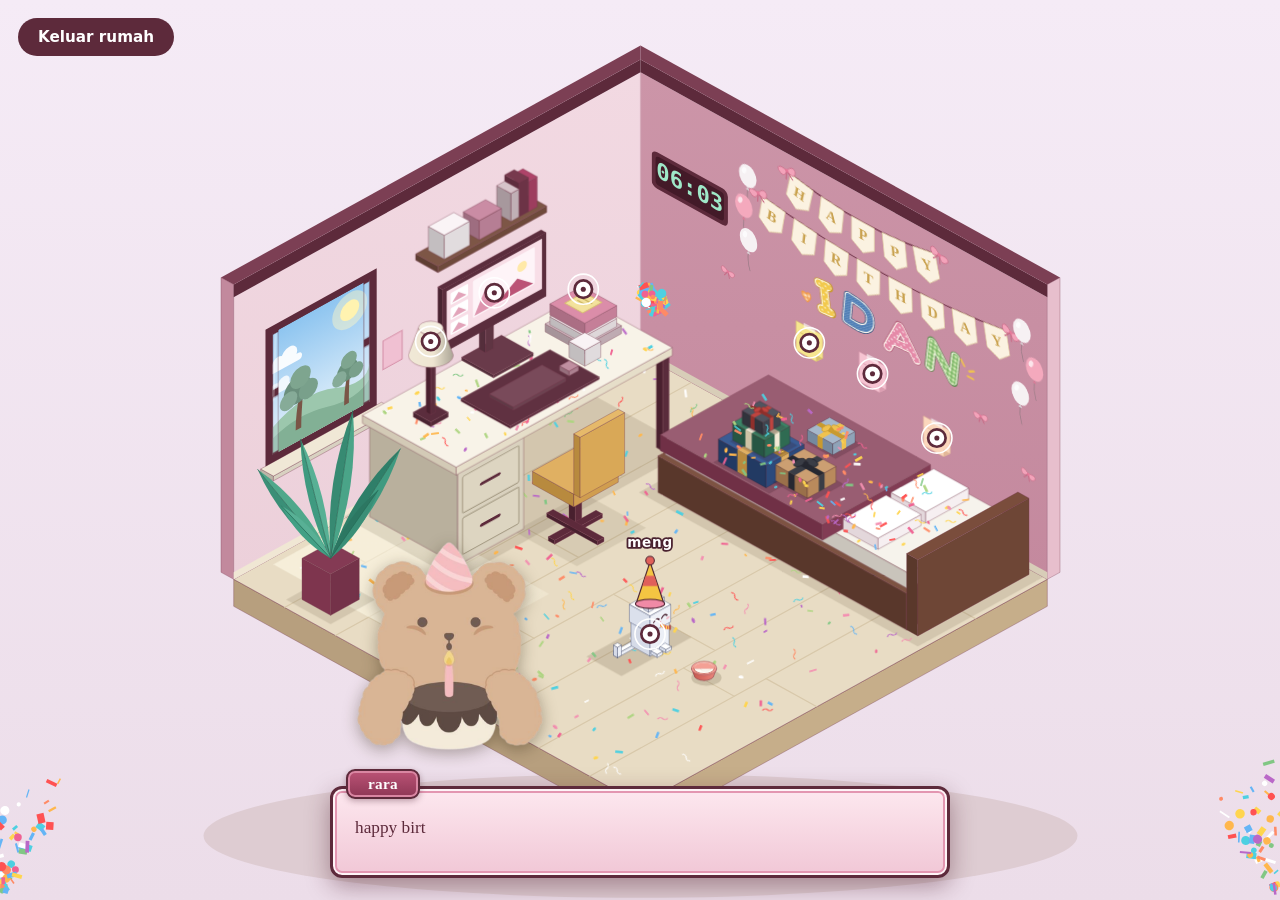
==== commit fe902164: "Add files via upload" ====
--- a/rara-space/index2.html
+++ b/rara-space/index2.html
@@ -5,7 +5,7 @@
   <meta name="viewport" content="width=device-width, initial-scale=1">
   <meta name="color-scheme" content="light dark">
   <meta name="supported-color-schemes" content="light dark">
-  <title>his space</title>
+  <title>for idan</title>
   <link rel="stylesheet" href="style.css">
 </head>
 <body>
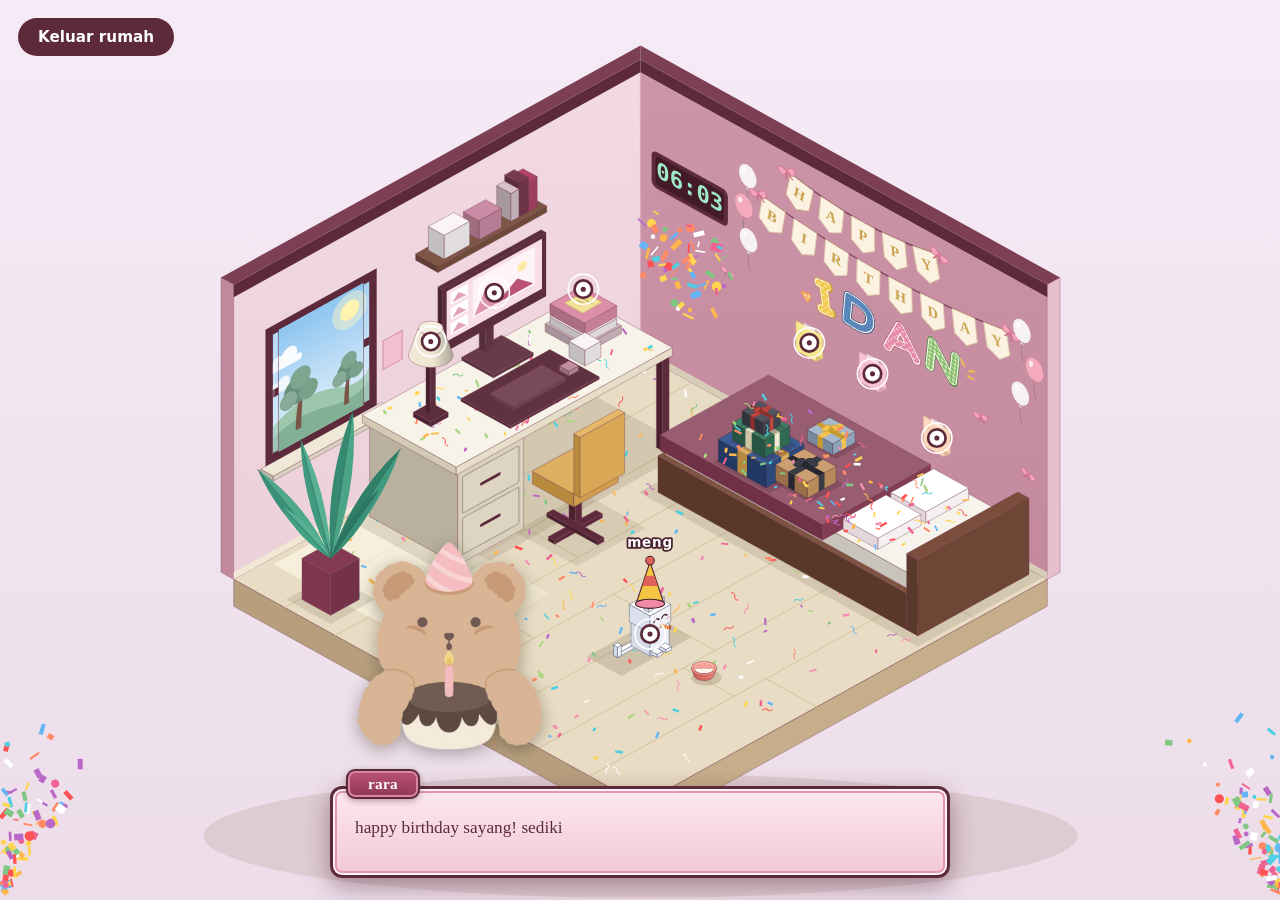
==== commit cdb64bac: "Add files via upload" ====
--- a/rara-space/index2.html
+++ b/rara-space/index2.html
@@ -89,7 +89,7 @@
                 <div class="win-ctl"><button type="button" data-act="min" aria-label="Kecilkan">&#8211;</button><button type="button" data-act="close" aria-label="Tutup">&#10005;</button></div></header>
               <div class="win-body">
                 <div class="addr"><span>Komputer</span><i>&#8250;</i><span>Note</span></div>
-                <div class="thumbs" id="thumbs"><button type="button" class="thumb" data-title="Note 1"><span class="pic"><svg><use href="#ic-note"/></svg></span><span class="nm">Note 1</span><span class="pnote" hidden>tgl 26 november ulang tahunnya idan!! aku engga boleh lupa, ga boleh marahan juga pokoknya pas hari ulang tahun idan nanti!</span></button><button type="button" class="thumb" data-title="Note 2"><span class="pic"><svg><use href="#ic-note"/></svg></span><span class="nm">Note 2</span><span class="pnote" hidden>idan kalau main ke rumah, pasti mau buka komputer aku, kalau kamu liat note ini, kamu harus tau kalau semua yang aku kerjain selalu ada kamu di dalamnya</span></button><button type="button" class="thumb" data-title="Note 3"><span class="pic"><svg><use href="#ic-note"/></svg></span><span class="nm">Note 3</span><span class="pnote" hidden>hayoooo, main komputer aku terus nih sampai lupa waktu!! kamu ga mau liat aplikasi yang lain di komputer aku sayang? main game atau denger laguu?</span></button></div>
+                <div class="thumbs" id="thumbs"><button type="button" class="thumb" data-title="Note 1"><span class="pic"><svg><use href="#ic-note"/></svg></span><span class="nm">Note 1</span><span class="pnote" hidden>tgl 26 november ulang tahunnya idan!! aku engga boleh lupa, ga boleh marahan juga pokoknya pas hari ulang tahun idan nanti!</span></button><button type="button" class="thumb" data-title="Note 2"><span class="pic"><svg><use href="#ic-note"/></svg></span><span class="nm">Note 2</span><span class="pnote" hidden>idan kalau main ke rumah, pasti mau buka komputer aku, kalau sayang liat note ini, sayang harus tau kalau semua yang aku kerjain selalu ada sayang di dalamnya</span></button><button type="button" class="thumb" data-title="Note 3"><span class="pic"><svg><use href="#ic-note"/></svg></span><span class="nm">Note 3</span><span class="pnote" hidden>hayoooo, main komputer aku terus nih sampai lupa waktu!! sayang ga mau liat aplikasi yang lain di komputer aku sayang? main game atau denger laguu?</span></button></div>
                 <div class="status" id="files-status"></div>
               </div>
             </section>  
@@ -250,9 +250,9 @@
   </div>
 
  
-  <template data-art="1"><p class="note-copy">selamat ulang tahun, idan sayangku. hari ini memang harinya kamu, tapi rasanya aku juga ikut seneng dan berbahagia karena masih dikasih kesempatan buat ngerayain satu tahun lagi kehidupan kamu. semoga banyak hal baik yang datang dan semoga aku masih boleh jadi bagian dari setiap perayaan berikutnya yaa</p></template>
-<template data-art="2"><p class="note-copy">aku selalu berharap terlebih di hari ulang tahun kamu ini, kamu punya banyak alasan buat bahagia. semoga semua yang lagi kamu usahakan ketemu jalannya ya. kalau nanti ada hari yang terasa berat, jangan lupa kalau ada aku yang selalu mau dengerin cerita kamu, ya sayang?</p></template>
-<template data-art="3"><p class="note-copy">sekali lagi, selamat bertambah usia, cintaku. terima kasih sudah lahir dan tumbuh sejauh ini. aku sayang kamu, banget banget banget banget. semoga tahun ini baik sama kamu, dan semoga di antara banyak hal yang kamu temukan nanti, kamu tetap menemukan aku di sisi kamu ya sayang</p></template>
+  <template data-art="1"><p class="note-copy">selamat ulang tahun, idan sayangku. hari ini memang harinya sayang, tapi rasanya aku juga ikut seneng dan berbahagia karena masih dikasih kesempatan buat ngerayain satu tahun lagi kehidupan sayang. semoga banyak hal baik yang datang dan semoga aku masih boleh jadi bagian dari setiap perayaan berikutnya yaa</p></template>
+<template data-art="2"><p class="note-copy">aku selalu berharap terlebih di hari ulang tahun sayang ini, sayang punya banyak alasan buat bahagia. semoga semua yang lagi sayang usahakan ketemu jalannya ya. kalau nanti ada hari yang terasa berat, jangan lupa kalau ada aku yang selalu mau dengerin cerita sayang, ya sayang?</p></template>
+<template data-art="3"><p class="note-copy">sekali lagi, selamat bertambah usia, cintaku. terima kasih sudah lahir dan tumbuh sejauh ini. aku sayang sayang, banget banget banget banget. semoga tahun ini baik sama sayang, dan semoga di antara banyak hal yang sayang temukan nanti, sayang tetap menemukan aku di sisi sayang ya sayang</p></template>
 
   <div class="dialog me" id="dialog" role="dialog" aria-label="Percakapan" hidden>
     <div class="dlg-wrap">
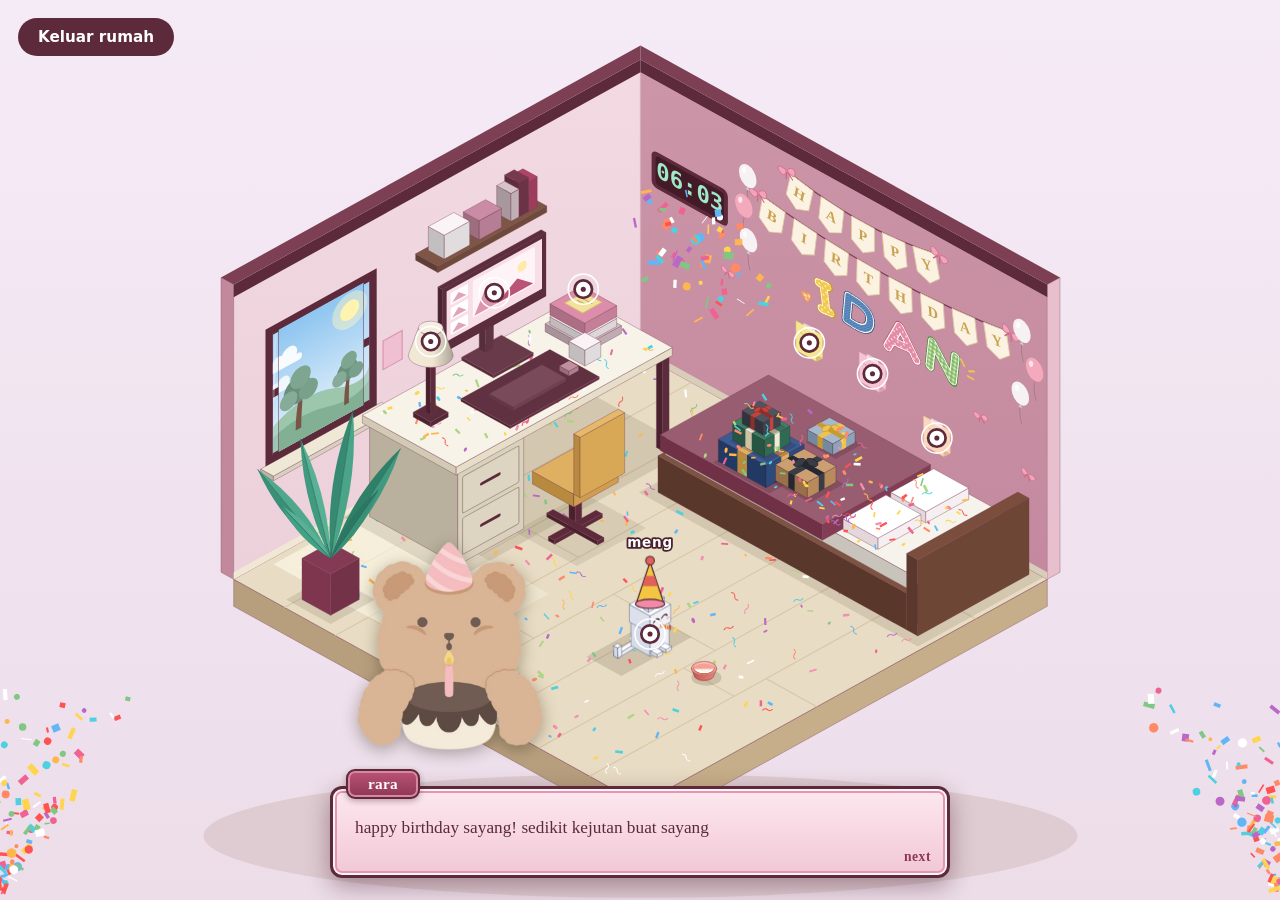
==== commit 008d2a54: "Add files via upload" ====
--- a/rara-space/index2.html
+++ b/rara-space/index2.html
@@ -134,9 +134,9 @@
                 <div class="addr"><span>Komputer</span><i>&#8250;</i><span>Lagu</span></div>
                 <div class="songs" id="songs" data-volume="20">
                   <button type="button" class="song" data-src="music/selamat ulang tahun.mp3" data-title="selamat ulang tahun" data-artist="Jamrud" data-cover="music/cover-1.jpg"></button>
-                  <!-- <button type="button" class="song" data-src="music/love epiphany.mp3" data-title="Love Epiphany" data-artist="Reality Club" data-cover="music/cover-2.jpg"></button>
-                  <button type="button" class="song" data-src="music/mrs magic.mp3" data-title="Mrs Magic" data-artist="Strawberry Guy" data-cover="music/cover-3.jpg"></button>
-                  <button type="button" class="song" data-src="music/green day.mp3" data-title="Last Night On Earth" data-artist="Green Day" data-cover="music/cover-4.jpg"></button> -->
+                  <button type="button" class="song" data-src="music/beabadoobee.mp3" data-title="Glue Song" data-artist="Beabadoobee" data-cover="music/cover-2.jpg"></button>
+                  <button type="button" class="song" data-src="music/Best part.mp3" data-title="Best Part" data-artist="Daniel Ceasar" data-cover="music/cover-3.jpg"></button>
+                  <!-- <button type="button" class="song" data-src="music/green day.mp3" data-title="Last Night On Earth" data-artist="Green Day" data-cover="music/cover-4.jpg"></button> -->
                 </div>
                 <div class="status" id="music-status"></div>
               </div>
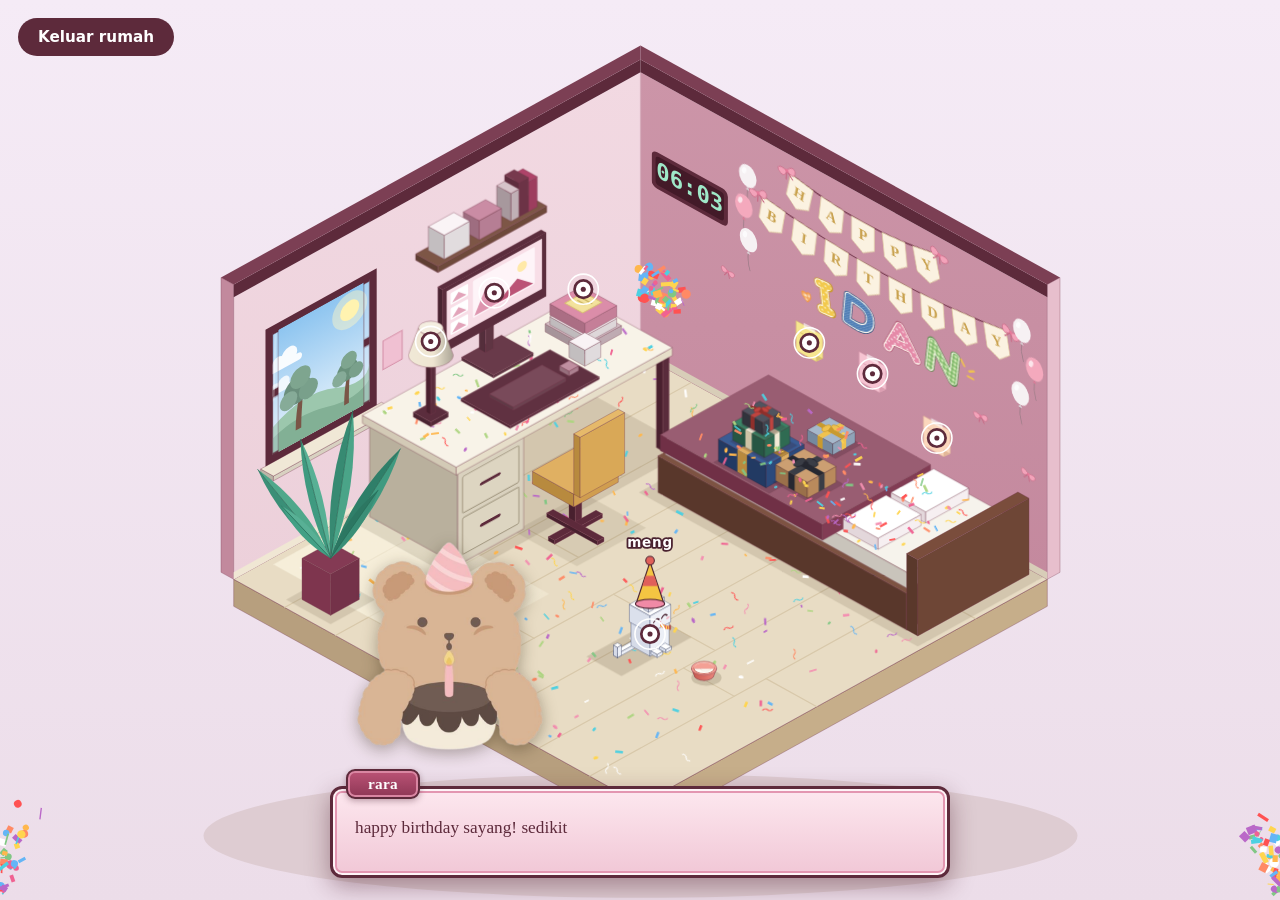
==== commit 7805cec5: "Add files via upload" ====
--- a/rara-space/index2.html
+++ b/rara-space/index2.html
@@ -135,7 +135,7 @@
                 <div class="songs" id="songs" data-volume="20">
                   <button type="button" class="song" data-src="music/selamat ulang tahun.mp3" data-title="selamat ulang tahun" data-artist="Jamrud" data-cover="music/cover-1.jpg"></button>
                   <button type="button" class="song" data-src="music/beabadoobee.mp3" data-title="Glue Song" data-artist="Beabadoobee" data-cover="music/cover-2.jpg"></button>
-                  <button type="button" class="song" data-src="music/Best part.mp3" data-title="Best Part" data-artist="Daniel Ceasar" data-cover="music/cover-3.jpg"></button>
+                  <button type="button" class="song" data-src="music/Best Part.mp3" data-title="Best Part" data-artist="Daniel Ceasar" data-cover="music/cover-3.jpg"></button>
                   <!-- <button type="button" class="song" data-src="music/green day.mp3" data-title="Last Night On Earth" data-artist="Green Day" data-cover="music/cover-4.jpg"></button> -->
                 </div>
                 <div class="status" id="music-status"></div>
